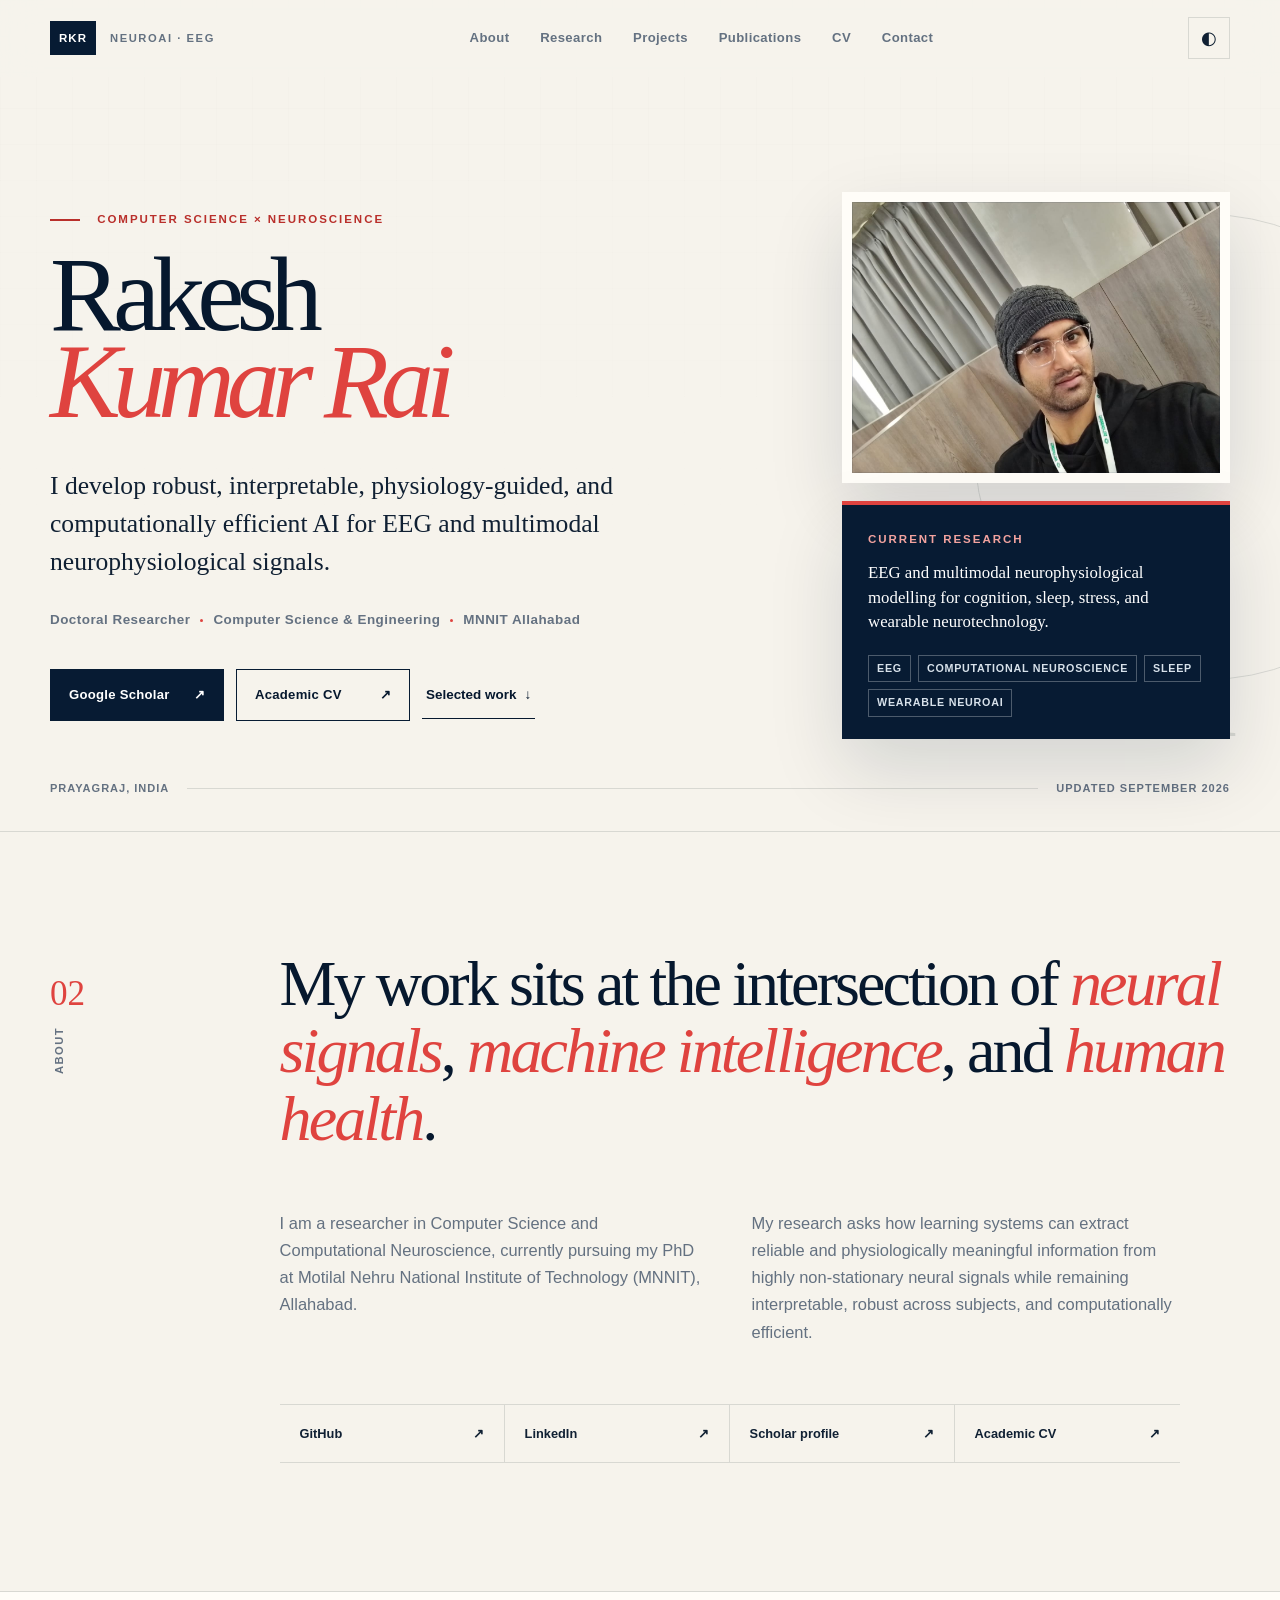
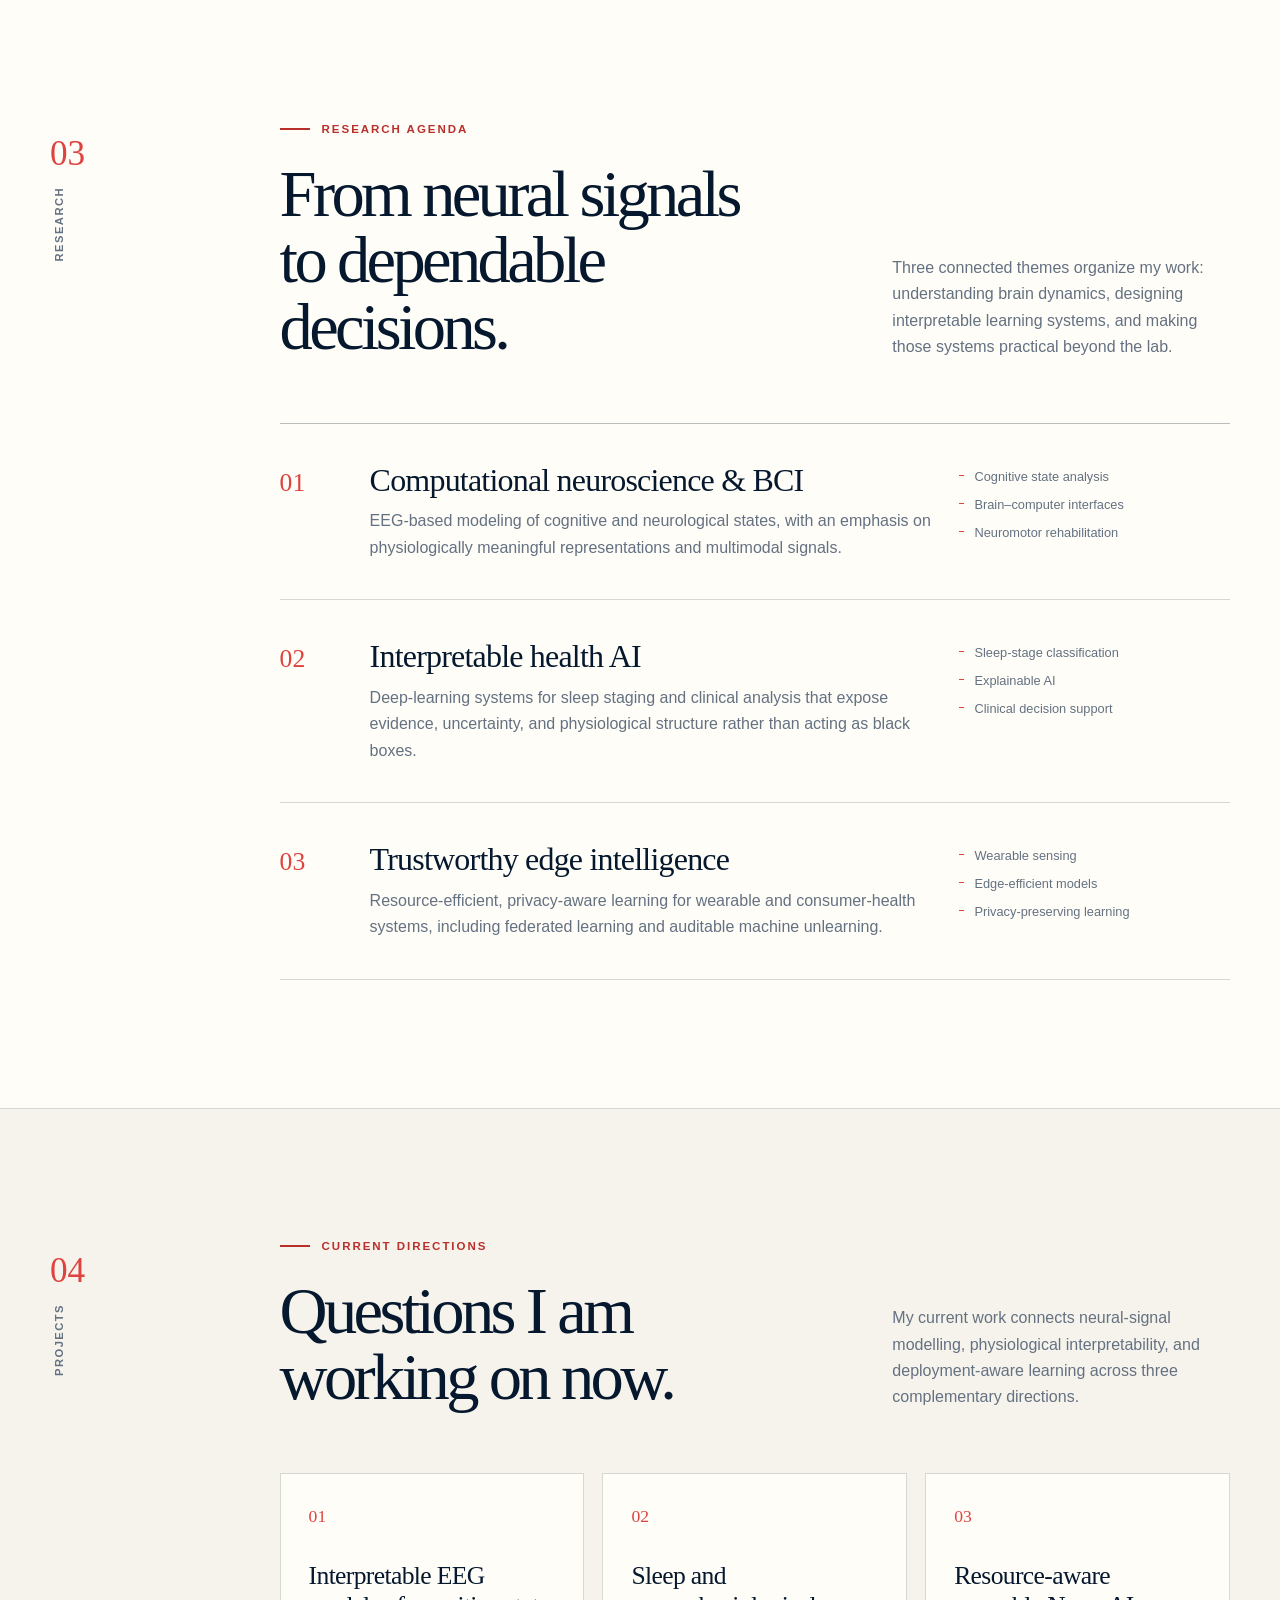
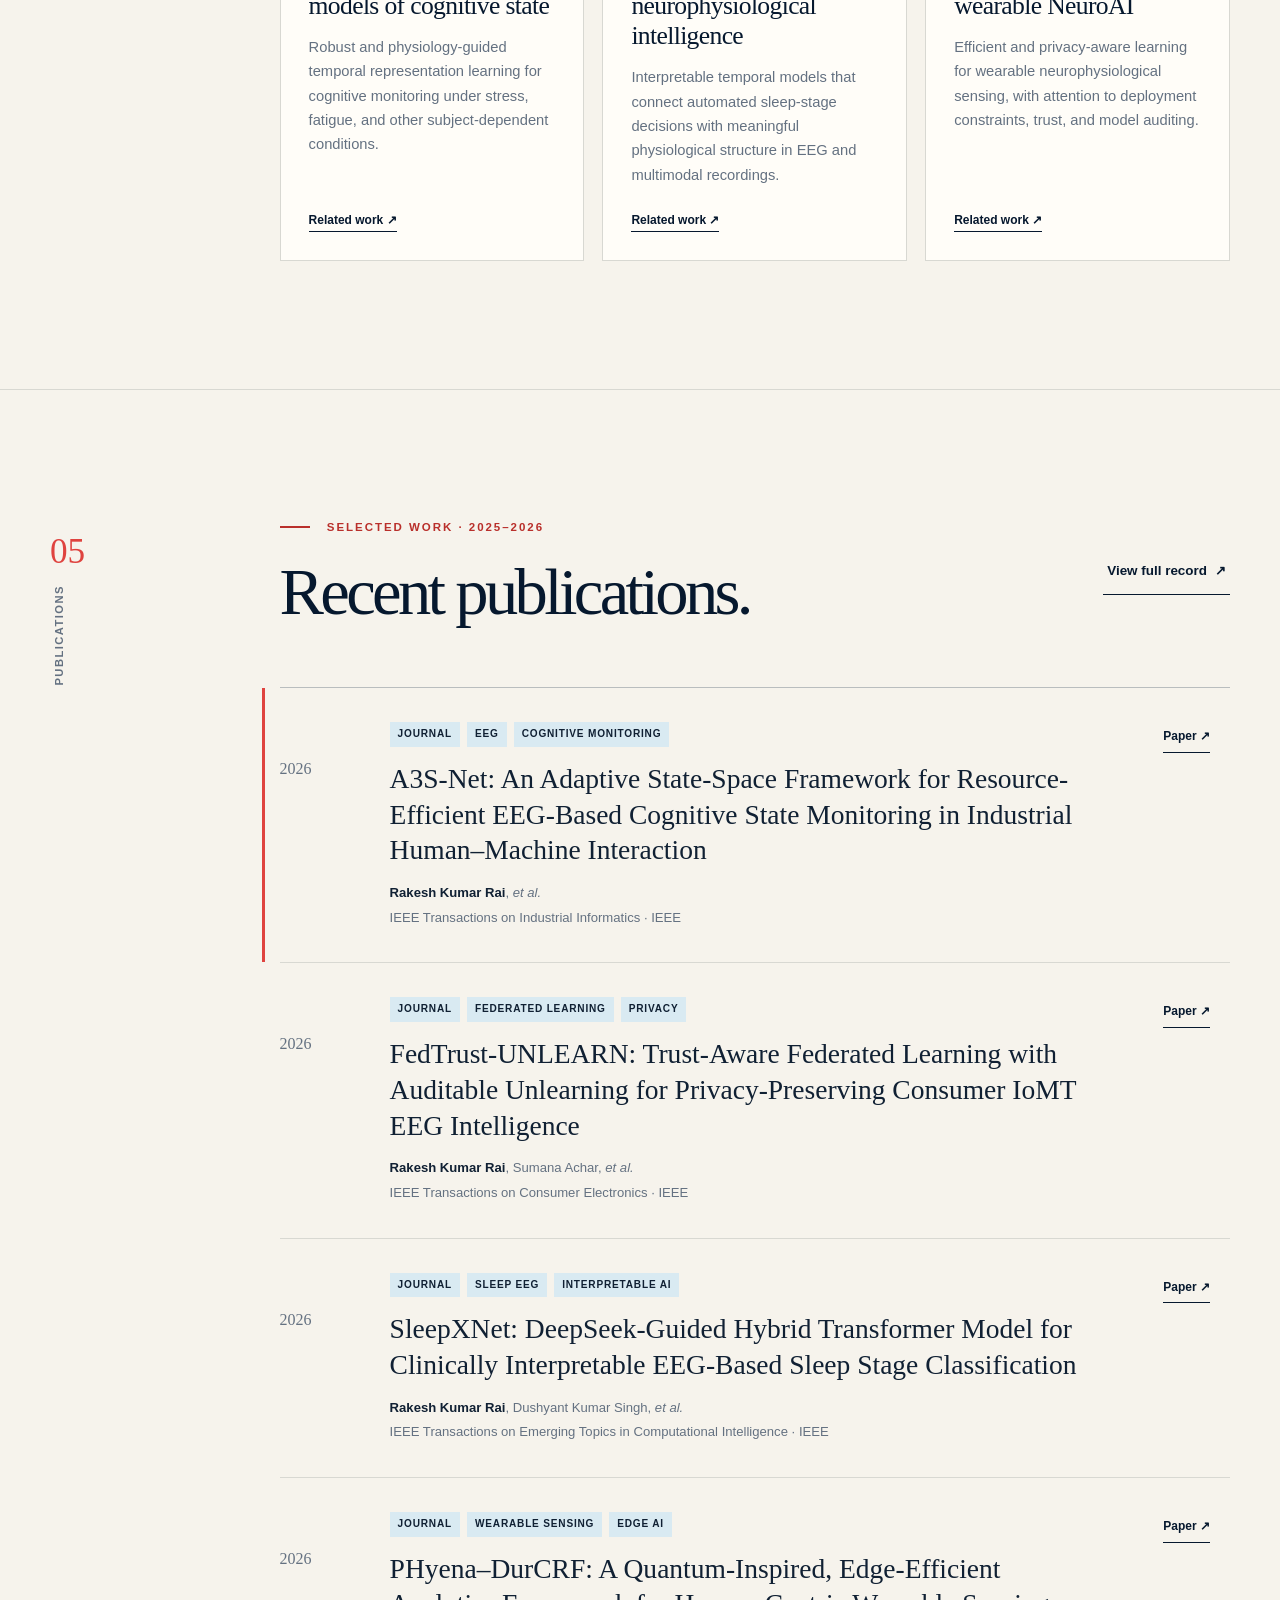
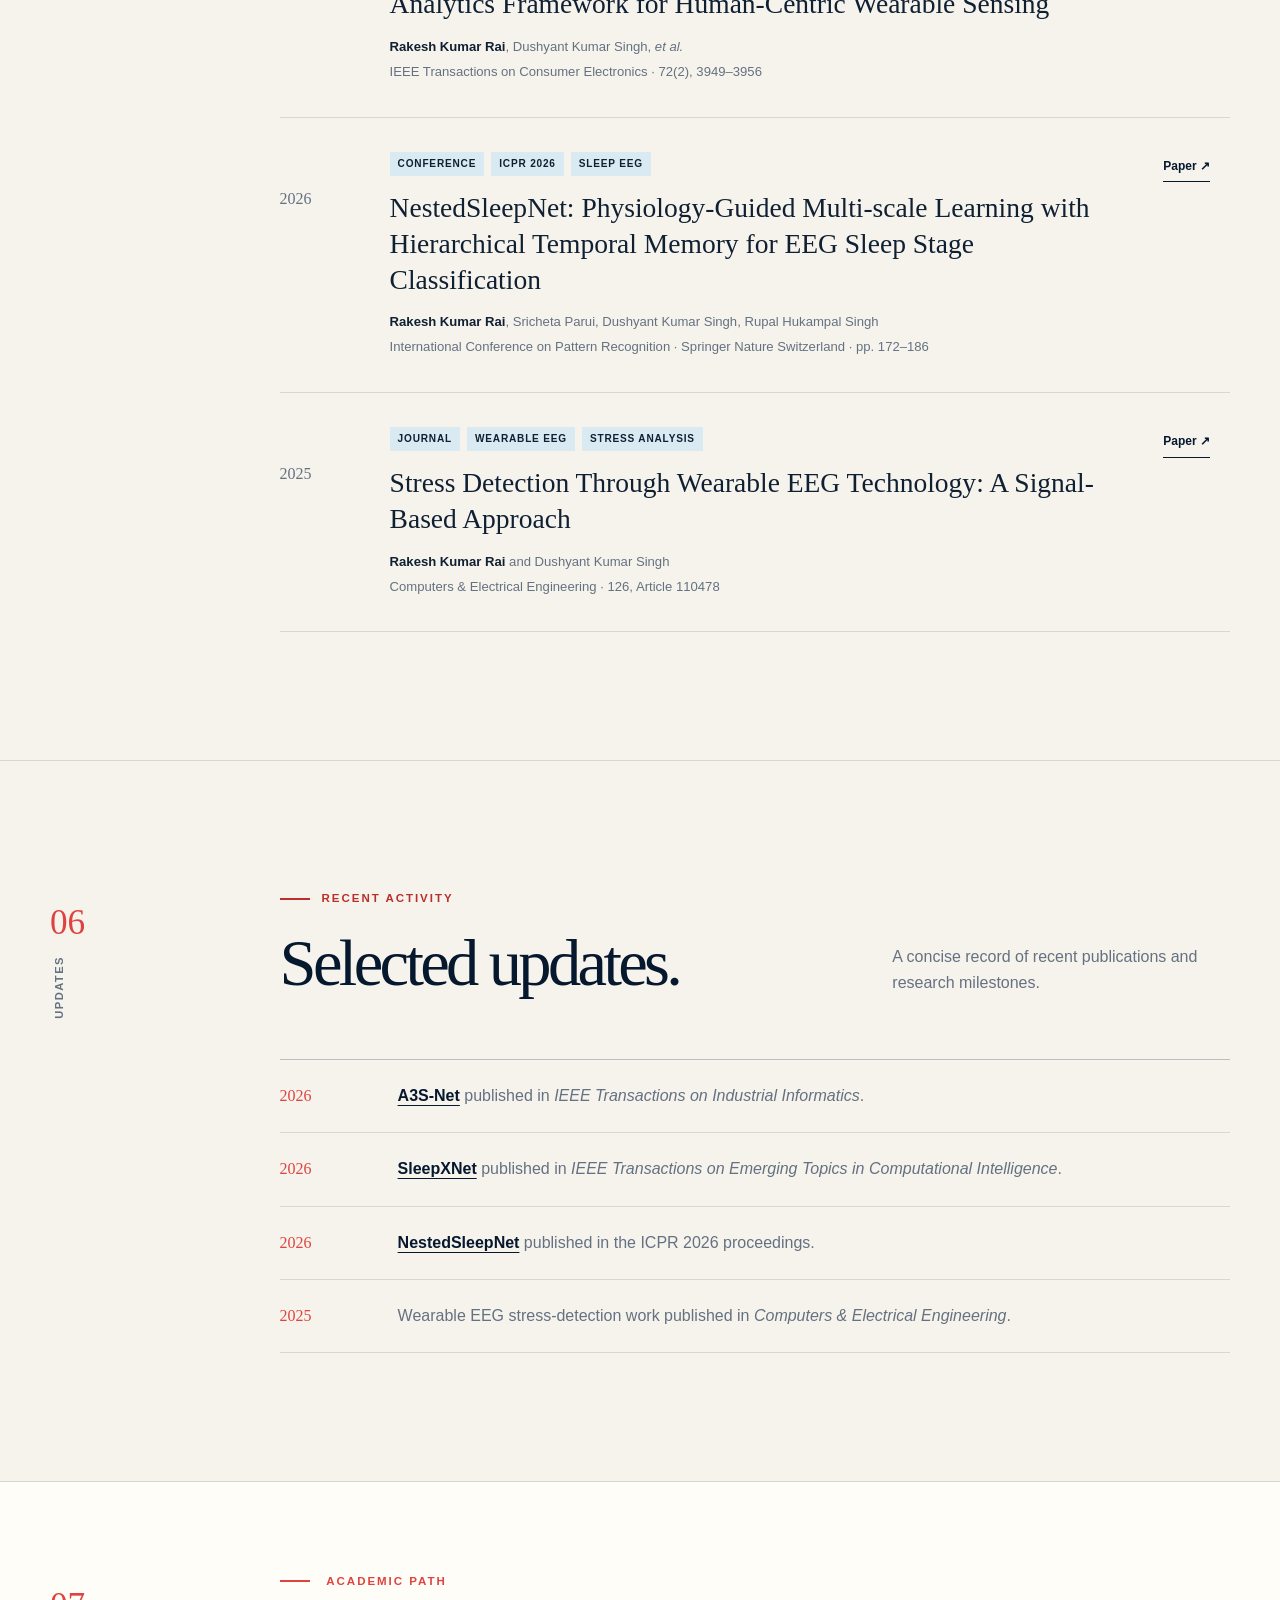
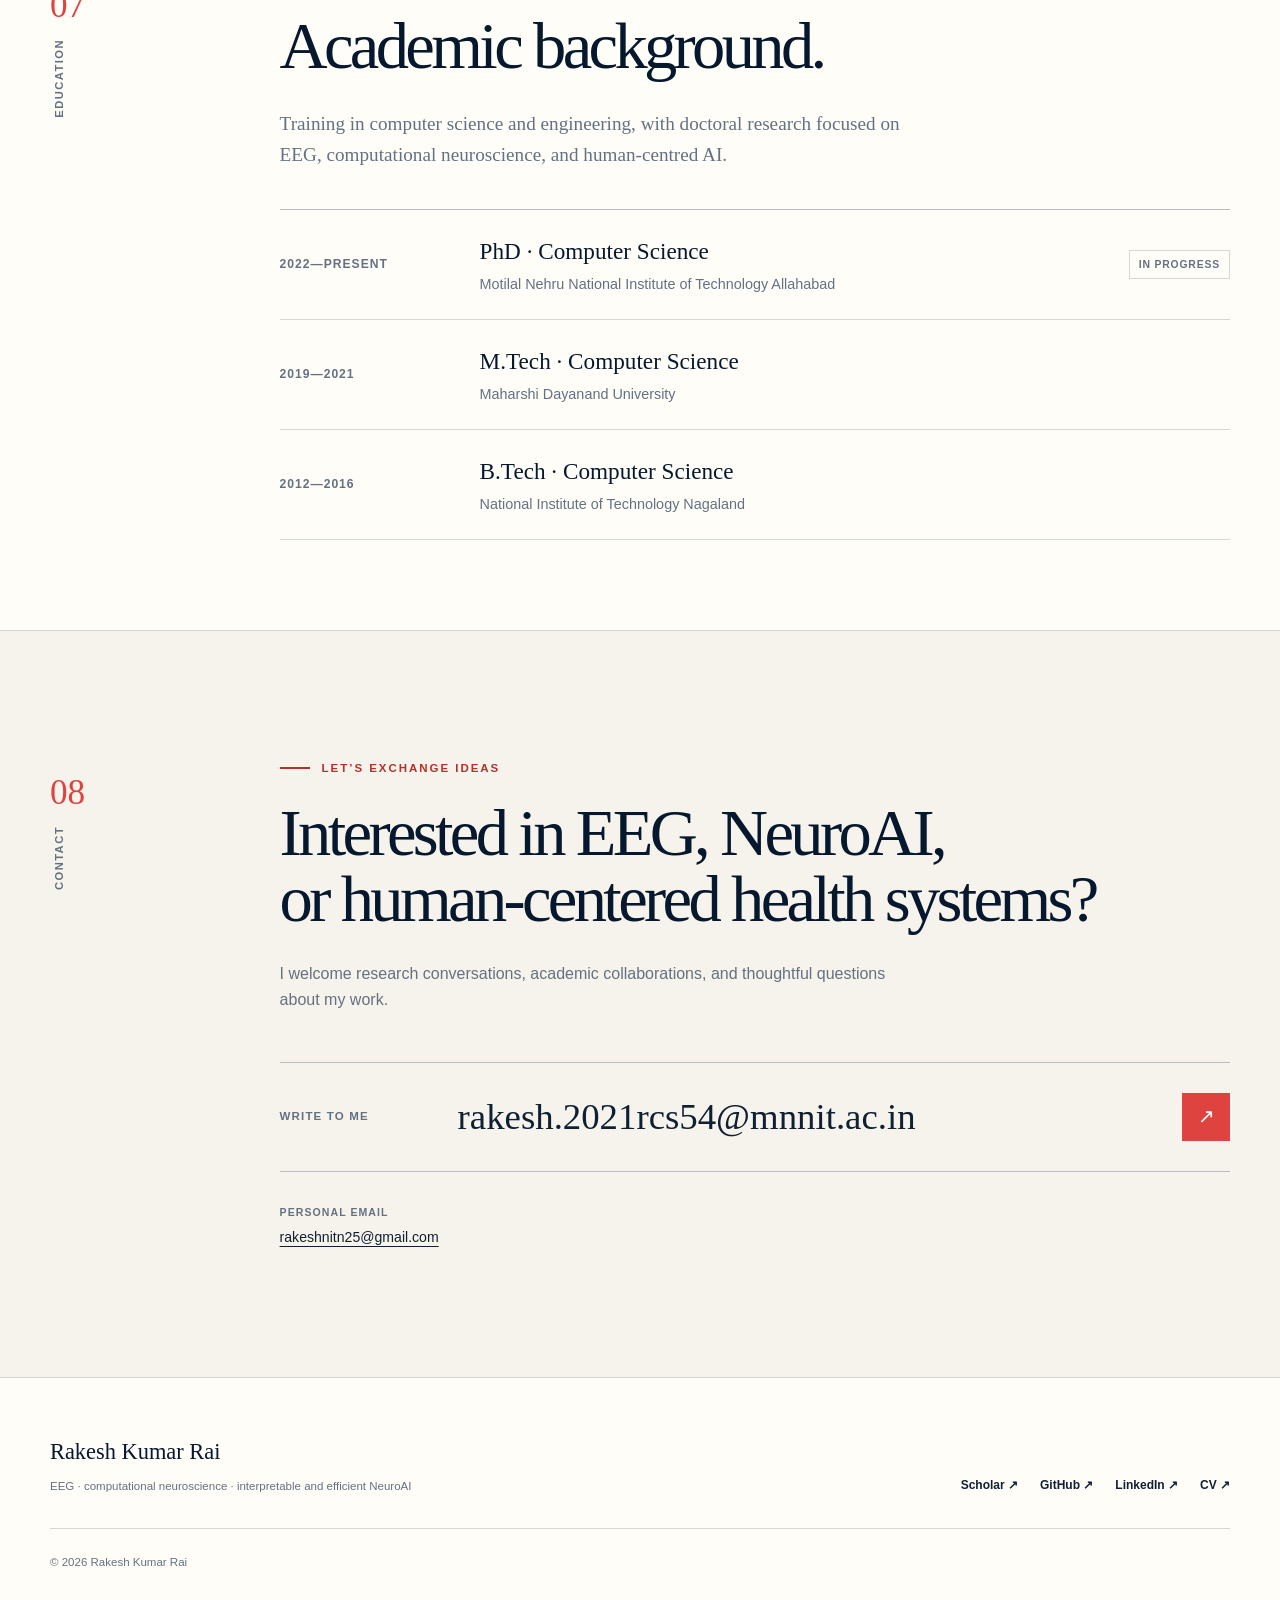
==== index.html @ 05638000 "Refine academic website for research-first presentation" ====
<!DOCTYPE html>
<html lang="en">
<head>
  <meta charset="UTF-8">
  <meta name="viewport" content="width=device-width, initial-scale=1.0">
  <meta name="theme-color" content="#071b33">
  <meta name="color-scheme" content="light dark">

  <title>Rakesh Kumar Rai | EEG &amp; Computational Neuroscience</title>

  <meta
    name="description"
    content="Rakesh Kumar Rai is a computer science researcher working across computational neuroscience, EEG signal processing, and trustworthy AI for healthcare."
  >

  <meta property="og:type" content="profile">
  <meta
    property="og:title"
    content="Rakesh Kumar Rai — Computational Neuroscience &amp; AI"
  >
  <meta
    property="og:description"
    content="Research in EEG intelligence, computational neuroscience, interpretable AI, and resource-aware neurotechnology."
  >
  <meta property="og:image" content="https://rkmnnit.github.io/profile.jpeg">

  <meta name="twitter:card" content="summary_large_image">
  <meta
    name="twitter:title"
    content="Rakesh Kumar Rai — EEG &amp; Computational Neuroscience"
  >
  <meta
    name="twitter:description"
    content="Research in EEG intelligence, computational neuroscience, interpretable AI, and resource-aware neurotechnology."
  >
  <meta name="twitter:image" content="https://rkmnnit.github.io/profile.jpeg">

  <link rel="canonical" href="https://rkmnnit.github.io/">

  <link
    rel="icon"
    type="image/svg+xml"
    href="data:image/svg+xml,%3Csvg xmlns='http://www.w3.org/2000/svg' viewBox='0 0 64 64'%3E%3Crect width='64' height='64' rx='10' fill='%23071b33'/%3E%3Cpath d='M12 34h9l4-12 7 25 6-18 4 5h10' fill='none' stroke='%23ed4c45' stroke-width='4' stroke-linecap='round' stroke-linejoin='round'/%3E%3C/svg%3E"
  >

  <script type="application/ld+json">
  {
    "@context": "https://schema.org",
    "@type": "Person",
    "name": "Rakesh Kumar Rai",
    "jobTitle": "Doctoral Researcher in Computer Science & Engineering",
    "url": "https://rkmnnit.github.io/",
    "image": "https://rkmnnit.github.io/profile.jpeg",
    "email": "rakesh.2021rcs54@mnnit.ac.in",
    "affiliation": {
      "@type": "CollegeOrUniversity",
      "name": "Motilal Nehru National Institute of Technology Allahabad"
    },
    "sameAs": [
      "https://scholar.google.com/citations?user=Lh0NvWgAAAAJ&hl=en",
      "https://github.com/RKMNNIT",
      "https://www.linkedin.com/in/rakesh-rai-4241b9194/"
    ],
    "knowsAbout": [
      "Computational neuroscience",
      "EEG signal processing",
      "Brain-computer interfaces",
      "Artificial intelligence in healthcare"
    ]
  }
  </script>

  <style>
    /* =========================================
       COLORS AND TYPOGRAPHY
    ========================================= */

    :root {
      --ink: #102033;
      --ink-strong: #06182e;
      --navy: #071b33;
      --paper: #f6f3ec;
      --surface: #fffdf8;
      --muted: #647181;
      --line: #d8d8d2;
      --line-strong: #b9bdbe;
      --accent: #df433f;
      --accent-dark: #b92f2b;
      --ice: #d9eaf2;
      --header: rgba(246, 243, 236, 0.91);
      --shadow: 0 30px 70px rgba(7, 27, 51, 0.14);
      --shell: min(1180px, calc(100vw - 64px));
      --serif: Georgia, "Times New Roman", serif;
      --sans: Inter, ui-sans-serif, -apple-system,
        BlinkMacSystemFont, "Segoe UI", sans-serif;
    }

    :root[data-theme="dark"] {
      --ink: #dce5ec;
      --ink-strong: #f7f8f8;
      --navy: #050d18;
      --paper: #0c1722;
      --surface: #111e2b;
      --muted: #a4b0ba;
      --line: #2a3a49;
      --line-strong: #465566;
      --accent: #ff655e;
      --accent-dark: #ff7a73;
      --ice: #183549;
      --header: rgba(12, 23, 34, 0.91);
      --shadow: 0 30px 70px rgba(0, 0, 0, 0.34);
    }

    /* =========================================
       GENERAL
    ========================================= */

    *,
    *::before,
    *::after {
      box-sizing: border-box;
    }

    html {
      scroll-behavior: smooth;
      scroll-padding-top: 96px;
      color-scheme: light;
    }

    html[data-theme="dark"] {
      color-scheme: dark;
    }

    body {
      margin: 0;
      background: var(--paper);
      color: var(--ink);
      font-family: var(--sans);
      font-size: 1rem;
      line-height: 1.65;
      text-rendering: optimizeLegibility;
      -webkit-font-smoothing: antialiased;
    }

    body::before {
      content: "";
      position: fixed;
      inset: 0;
      z-index: -1;
      pointer-events: none;
      opacity: 0.32;
      background-image:
        linear-gradient(
          rgba(16, 32, 51, 0.035) 1px,
          transparent 1px
        ),
        linear-gradient(
          90deg,
          rgba(16, 32, 51, 0.035) 1px,
          transparent 1px
        );
      background-size: 36px 36px;
      mask-image: linear-gradient(
        to bottom,
        black,
        transparent 72%
      );
    }

    ::selection {
      background: var(--accent);
      color: #fff;
    }

    a {
      color: inherit;
    }

    a,
    button {
      -webkit-tap-highlight-color: transparent;
    }

    button {
      font: inherit;
    }

    img {
      display: block;
    }

    .shell {
      width: var(--shell);
      margin-inline: auto;
    }

    :focus-visible {
      outline: 3px solid var(--accent);
      outline-offset: 4px;
    }

    .skip-link {
      position: fixed;
      left: 16px;
      top: 12px;
      z-index: 100;
      padding: 10px 14px;
      transform: translateY(-180%);
      background: var(--ink-strong);
      color: var(--surface);
      text-decoration: none;
    }

    .skip-link:focus {
      transform: translateY(0);
    }

    /* =========================================
       HEADER AND NAVIGATION
    ========================================= */

    .site-header {
      position: sticky;
      top: 0;
      z-index: 50;
      border-bottom: 1px solid transparent;
      background: var(--header);
      backdrop-filter: blur(18px);
      transition:
        border-color 180ms ease,
        box-shadow 180ms ease;
    }

    .site-header.is-scrolled {
      border-bottom-color: var(--line);
      box-shadow: 0 10px 35px rgba(7, 27, 51, 0.05);
    }

    .header-inner {
      min-height: 76px;
      display: flex;
      align-items: center;
      justify-content: space-between;
      gap: 32px;
    }

    .brand {
      display: inline-flex;
      align-items: center;
      gap: 14px;
      text-decoration: none;
    }

    .brand-mark {
      display: grid;
      place-items: center;
      width: 46px;
      height: 34px;
      color: #fff;
      background: var(--navy);
      font-size: 0.72rem;
      font-weight: 800;
      letter-spacing: 0.09em;
    }

    .brand-field {
      color: var(--muted);
      font-size: 0.7rem;
      font-weight: 700;
      letter-spacing: 0.14em;
      text-transform: uppercase;
    }

    .primary-nav {
      display: flex;
      align-items: center;
      gap: clamp(20px, 2.4vw, 36px);
    }

    .primary-nav a {
      position: relative;
      padding-block: 26px;
      color: var(--muted);
      font-size: 0.82rem;
      font-weight: 650;
      letter-spacing: 0.03em;
      text-decoration: none;
    }

    .primary-nav a::after {
      content: "";
      position: absolute;
      left: 0;
      right: 100%;
      bottom: 20px;
      height: 2px;
      background: var(--accent);
      transition: right 180ms ease;
    }

    .primary-nav a:hover,
    .primary-nav a[aria-current="true"] {
      color: var(--ink-strong);
    }

    .primary-nav a:hover::after,
    .primary-nav a[aria-current="true"]::after {
      right: 0;
    }

    .header-actions {
      display: flex;
      align-items: center;
      gap: 8px;
    }

    .theme-toggle,
    .menu-toggle {
      display: grid;
      place-items: center;
      width: 42px;
      height: 42px;
      border: 1px solid var(--line);
      background: transparent;
      color: var(--ink);
      cursor: pointer;
    }

    .theme-toggle:hover,
    .menu-toggle:hover {
      border-color: var(--ink);
    }

    .theme-icon {
      font-size: 1.15rem;
      line-height: 1;
    }

    .menu-toggle {
      display: none;
      gap: 5px;
    }

    .menu-toggle span {
      width: 18px;
      height: 1px;
      background: currentColor;
      transition: transform 180ms ease;
    }

    /* =========================================
       HERO
    ========================================= */

    .hero {
      padding: clamp(72px, 9vw, 130px) 0 34px;
      overflow: hidden;
    }

    .hero-grid {
      display: grid;
      grid-template-columns:
        minmax(0, 1.28fr)
        minmax(330px, 0.72fr);
      align-items: center;
      gap: clamp(54px, 8vw, 120px);
    }

    .eyebrow,
    .kicker,
    .micro-label {
      margin: 0 0 22px;
      color: var(--accent-dark);
      font-size: 0.72rem;
      font-weight: 800;
      letter-spacing: 0.17em;
      text-transform: uppercase;
    }

    .eyebrow::before,
    .kicker::before {
      content: "";
      display: inline-block;
      width: 30px;
      height: 2px;
      margin-right: 12px;
      vertical-align: 0.22em;
      background: currentColor;
    }

    .hero h1 {
      max-width: 760px;
      margin: 0;
      color: var(--ink-strong);
      font-family: var(--serif);
      font-size: clamp(4rem, 8.3vw, 7.5rem);
      font-weight: 400;
      letter-spacing: -0.075em;
      line-height: 0.82;
    }

    .hero h1 em {
      color: var(--accent);
      font-weight: 400;
    }

    .hero-statement {
      max-width: 700px;
      margin: 42px 0 28px;
      color: var(--ink);
      font-family: var(--serif);
      font-size: clamp(1.25rem, 2vw, 1.65rem);
      line-height: 1.48;
    }

    .identity-line {
      display: flex;
      flex-wrap: wrap;
      align-items: center;
      gap: 10px;
      color: var(--muted);
      font-size: 0.84rem;
      font-weight: 650;
      letter-spacing: 0.035em;
    }

    .identity-divider {
      width: 3px;
      height: 3px;
      border-radius: 50%;
      background: var(--accent);
    }

    .hero-actions {
      display: flex;
      flex-wrap: wrap;
      align-items: center;
      gap: 12px;
      margin-top: 38px;
    }

    .button {
      display: inline-flex;
      align-items: center;
      justify-content: space-between;
      min-width: 174px;
      min-height: 52px;
      padding: 13px 18px;
      border: 1px solid var(--navy);
      font-size: 0.82rem;
      font-weight: 750;
      letter-spacing: 0.02em;
      text-decoration: none;
      transition:
        transform 180ms ease,
        background 180ms ease,
        color 180ms ease;
    }

    .button:hover {
      transform: translateY(-2px);
    }

    .button-primary {
      background: var(--navy);
      color: #fff;
    }

    .button-primary:hover {
      background: var(--accent);
      border-color: var(--accent);
    }

    .button-quiet {
      color: var(--ink-strong);
    }

    .button-quiet:hover {
      background: var(--surface);
    }

    .text-link {
      display: inline-flex;
      align-items: center;
      gap: 8px;
      padding: 12px 4px;
      border-bottom: 1px solid currentColor;
      color: var(--ink-strong);
      font-size: 0.84rem;
      font-weight: 750;
      text-decoration: none;
    }

    .text-link:hover {
      color: var(--accent-dark);
    }

    .hero-visual {
      position: relative;
      display: flex;
      flex-direction: column;
      align-items: flex-end;
      gap: 18px;
      min-height: 0;
    }

    .hero-visual::before {
      content: "";
      position: absolute;
      top: 4%;
      right: -54%;
      width: 120%;
      aspect-ratio: 1;
      border: 1px solid var(--line);
      border-radius: 50%;
      z-index: 0;
      pointer-events: none;
    }

    .portrait-frame {
      position: relative;
      top: auto;
      right: auto;
      z-index: 1;
      width: min(100%, 410px);
      margin-left: auto;
      aspect-ratio: 4 / 3;
      overflow: hidden;
      border: 10px solid var(--surface);
      background: var(--ice);
      box-shadow: var(--shadow);
    }

    .portrait-frame::after {
      content: "";
      position: absolute;
      inset: 0;
      box-shadow: inset 0 0 0 1px rgba(7, 27, 51, 0.1);
      pointer-events: none;
    }

    .portrait-frame img {
      width: 100%;
      height: 100%;
      object-fit: cover;
      object-position: center;
    }

    .focus-card {
      position: relative;
      z-index: 2;
      left: auto;
      right: auto;
      top: auto;
      bottom: auto;
      width: min(100%, 410px);
      margin-left: auto;
      padding: 25px 26px 22px;
      border-top: 4px solid var(--accent);
      background: var(--navy);
      color: #fff;
      box-shadow: var(--shadow);
    }

    .focus-card .micro-label {
      margin-bottom: 12px;
      color: #f3a39f;
    }

    .focus-card p:not(.micro-label) {
      margin: 0;
      font-family: var(--serif);
      font-size: 1.05rem;
      line-height: 1.46;
    }

    .focus-tags {
      display: flex;
      flex-wrap: wrap;
      gap: 7px;
      margin-top: 20px;
    }

    .focus-tags span {
      padding: 4px 8px;
      border: 1px solid rgba(255, 255, 255, 0.28);
      color: #d7e1ea;
      font-size: 0.67rem;
      font-weight: 700;
      letter-spacing: 0.07em;
      text-transform: uppercase;
    }

    .hero-index {
      position: absolute;
      right: -12px;
      bottom: -15px;
      color: var(--line);
      font-family: var(--serif);
      font-size: 7rem;
      line-height: 1;
    }

    .hero-foot {
      display: flex;
      align-items: center;
      gap: 18px;
      margin-top: 40px;
      color: var(--muted);
      font-size: 0.69rem;
      font-weight: 750;
      letter-spacing: 0.09em;
      text-transform: uppercase;
    }

    .signal-line {
      flex: 1;
      height: 1px;
      background: var(--line);
    }

    /* =========================================
       SECTION LAYOUT
    ========================================= */

    .section {
      padding: clamp(86px, 10vw, 150px) 0;
      border-top: 1px solid var(--line);
    }

    .section-grid {
      display: grid;
      grid-template-columns: 140px minmax(0, 1fr);
      gap: clamp(44px, 7vw, 94px);
    }

    .section-label {
      padding-top: 5px;
    }

    .section-label span {
      color: var(--accent);
      font-family: var(--serif);
      font-size: 2.2rem;
    }

    .section-label p {
      margin: 4px 0 0;
      color: var(--muted);
      font-size: 0.7rem;
      font-weight: 800;
      letter-spacing: 0.13em;
      text-transform: uppercase;
      writing-mode: vertical-rl;
      transform: rotate(180deg);
    }

    .section-content {
      min-width: 0;
    }

    .section-heading-row {
      display: grid;
      grid-template-columns: 1.25fr 0.75fr;
      align-items: end;
      gap: 50px;
      margin-bottom: 62px;
    }

    .section h2 {
      margin: 0;
      color: var(--ink-strong);
      font-family: var(--serif);
      font-size: clamp(2.6rem, 5.2vw, 5rem);
      font-weight: 400;
      letter-spacing: -0.055em;
      line-height: 1;
    }

    .section-intro {
      margin: 0;
      color: var(--muted);
    }

    /* =========================================
       ABOUT
    ========================================= */

    .lead-copy {
      max-width: 1020px;
      margin: -10px 0 58px;
      color: var(--ink-strong);
      font-family: var(--serif);
      font-size: clamp(2.3rem, 5vw, 4.8rem);
      letter-spacing: -0.045em;
      line-height: 1.05;
    }

    .lead-copy em {
      color: var(--accent);
      font-weight: 400;
    }

    .about-columns {
      display: grid;
      grid-template-columns: repeat(2, minmax(0, 1fr));
      gap: 44px;
      max-width: 900px;
    }

    .about-columns p {
      margin: 0;
      color: var(--muted);
      font-size: 1.03rem;
    }

    .profile-links {
      display: grid;
      grid-template-columns: repeat(4, 1fr);
      max-width: 900px;
      margin-top: 58px;
      border-top: 1px solid var(--line);
      border-bottom: 1px solid var(--line);
    }

    .profile-links a {
      display: flex;
      justify-content: space-between;
      padding: 18px 20px;
      border-right: 1px solid var(--line);
      font-size: 0.8rem;
      font-weight: 750;
      text-decoration: none;
    }

    .profile-links a:last-child {
      border-right: 0;
    }

    .profile-links a:hover {
      background: var(--surface);
      color: var(--accent-dark);
    }

    /* =========================================
       RESEARCH
    ========================================= */

    .research {
      background: var(--surface);
    }

    .research-list {
      border-top: 1px solid var(--line-strong);
    }

    .research-item {
      display: grid;
      grid-template-columns:
        62px
        minmax(0, 1.35fr)
        minmax(210px, 0.65fr);
      gap: 28px;
      padding: 38px 0;
      border-bottom: 1px solid var(--line);
      transition:
        padding 180ms ease,
        background 180ms ease;
    }

    .research-item:hover {
      padding-inline: 18px;
      background: var(--paper);
    }

    .research-number {
      color: var(--accent);
      font-family: var(--serif);
      font-size: 1.6rem;
    }

    .research-item h3 {
      margin: 0 0 10px;
      color: var(--ink-strong);
      font-family: var(--serif);
      font-size: clamp(1.55rem, 2.5vw, 2.2rem);
      font-weight: 400;
      letter-spacing: -0.025em;
      line-height: 1.15;
    }

    .research-item p {
      max-width: 620px;
      margin: 0;
      color: var(--muted);
    }

    .research-item ul {
      margin: 4px 0 0;
      padding: 0;
      list-style: none;
    }

    .research-item li {
      position: relative;
      margin-bottom: 7px;
      padding-left: 15px;
      color: var(--muted);
      font-size: 0.8rem;
    }

    .research-item li::before {
      content: "";
      position: absolute;
      left: 0;
      top: 0.7em;
      width: 5px;
      height: 1px;
      background: var(--accent);
    }


    /* =========================================
       CURRENT PROJECTS
    ========================================= */

    .projects {
      background: var(--paper);
    }

    .project-grid {
      display: grid;
      grid-template-columns: repeat(3, minmax(0, 1fr));
      gap: 18px;
    }

    .project-card {
      display: flex;
      min-height: 300px;
      flex-direction: column;
      padding: 28px;
      border: 1px solid var(--line);
      background: var(--surface);
      transition:
        transform 180ms ease,
        border-color 180ms ease,
        box-shadow 180ms ease;
    }

    .project-card:hover {
      transform: translateY(-3px);
      border-color: var(--line-strong);
      box-shadow: 0 18px 45px rgba(7, 27, 51, 0.08);
    }

    .project-number {
      margin-bottom: 30px;
      color: var(--accent);
      font-family: var(--serif);
      font-size: 1.1rem;
    }

    .project-card h3 {
      margin: 0 0 14px;
      color: var(--ink-strong);
      font-family: var(--serif);
      font-size: clamp(1.45rem, 2vw, 1.9rem);
      font-weight: 400;
      letter-spacing: -0.025em;
      line-height: 1.18;
    }

    .project-card p {
      margin: 0;
      color: var(--muted);
      font-size: 0.92rem;
    }

    .project-link {
      width: fit-content;
      margin-top: auto;
      padding-top: 24px;
      border-bottom: 1px solid currentColor;
      color: var(--ink-strong);
      font-size: 0.75rem;
      font-weight: 800;
      text-decoration: none;
    }

    .project-link:hover {
      color: var(--accent-dark);
    }

    /* =========================================
       NEWS / UPDATES
    ========================================= */

    .news-list {
      border-top: 1px solid var(--line-strong);
    }

    .news-item {
      display: grid;
      grid-template-columns: 90px minmax(0, 1fr);
      gap: 28px;
      padding: 23px 0;
      border-bottom: 1px solid var(--line);
    }

    .news-year {
      color: var(--accent);
      font-family: var(--serif);
      font-size: 1rem;
    }

    .news-item p {
      margin: 0;
      color: var(--muted);
    }

    .news-item a {
      color: var(--ink-strong);
      font-weight: 700;
      text-decoration-thickness: 1px;
      text-underline-offset: 4px;
    }

    .news-item a:hover {
      color: var(--accent-dark);
    }

    /* =========================================
       PUBLICATIONS
    ========================================= */

    .publication-heading {
      align-items: center;
    }

    .scholar-link {
      justify-self: end;
    }

    .publication-list {
      border-top: 1px solid var(--line-strong);
    }

    .publication-card {
      position: relative;
      display: grid;
      grid-template-columns: 80px minmax(0, 1fr) 86px;
      gap: 30px;
      padding: 34px 20px 34px 0;
      border-bottom: 1px solid var(--line);
    }

    .featured-publication::before {
      content: "";
      position: absolute;
      top: 0;
      bottom: 0;
      left: -18px;
      width: 3px;
      background: var(--accent);
    }

    .publication-year {
      padding-top: 34px;
      color: var(--muted);
      font-family: var(--serif);
      font-size: 1rem;
    }

    .publication-flags {
      display: flex;
      flex-wrap: wrap;
      gap: 7px;
      margin-bottom: 14px;
    }

    .publication-flags span {
      padding: 4px 8px;
      background: var(--ice);
      color: var(--ink);
      font-size: 0.63rem;
      font-weight: 800;
      letter-spacing: 0.08em;
      text-transform: uppercase;
    }

    .publication-copy h3 {
      max-width: 860px;
      margin: 0 0 14px;
      font-family: var(--serif);
      font-size: clamp(1.24rem, 2.2vw, 1.72rem);
      font-weight: 400;
      line-height: 1.3;
    }

    .publication-copy h3 a {
      text-decoration: none;
      background-image: linear-gradient(
        var(--accent),
        var(--accent)
      );
      background-position: 0 100%;
      background-repeat: no-repeat;
      background-size: 0 1px;
      transition: background-size 220ms ease;
    }

    .publication-copy h3 a:hover {
      background-size: 100% 1px;
    }

    .authors,
    .venue {
      margin: 0;
      color: var(--muted);
      font-size: 0.82rem;
    }

    .authors {
      margin-bottom: 3px;
    }

    .authors strong {
      color: var(--ink);
    }

    .paper-link {
      align-self: start;
      justify-self: end;
      padding: 5px 0;
      border-bottom: 1px solid currentColor;
      color: var(--ink-strong);
      font-size: 0.75rem;
      font-weight: 800;
      text-decoration: none;
    }

    .paper-link:hover {
      color: var(--accent-dark);
    }

    /* =========================================
       EDUCATION
    ========================================= */

    .education {
      background: var(--navy);
      color: #dce4eb;
    }

    .education .section-label p,
    .education .education-intro {
      color: #98a7b5;
    }

    .education .section-label span {
      color: #ff736c;
    }

    .education h2 {
      color: #fff;
    }

    .kicker-light {
      color: #ff8c86;
    }

    .education-intro {
      max-width: 620px;
      margin: 28px 0 56px;
      font-family: var(--serif);
      font-size: 1.2rem;
    }

    .education-timeline {
      margin: 0;
      padding: 0;
      border-top: 1px solid rgba(255, 255, 255, 0.22);
      list-style: none;
    }

    .education-timeline li {
      display: grid;
      grid-template-columns: 170px minmax(0, 1fr) auto;
      align-items: center;
      gap: 30px;
      padding: 30px 0;
      border-bottom: 1px solid rgba(255, 255, 255, 0.16);
    }

    .education-timeline time {
      color: #9daab6;
      font-size: 0.76rem;
      font-weight: 750;
      letter-spacing: 0.08em;
      text-transform: uppercase;
    }

    .education-timeline h3 {
      margin: 0 0 3px;
      color: #fff;
      font-family: var(--serif);
      font-size: 1.45rem;
      font-weight: 400;
    }

    .education-timeline p {
      margin: 0;
      color: #aebac4;
      font-size: 0.9rem;
    }

    .timeline-status {
      padding: 5px 9px;
      border: 1px solid rgba(255, 255, 255, 0.25);
      color: #d9e1e8;
      font-size: 0.65rem;
      font-weight: 750;
      letter-spacing: 0.08em;
      text-transform: uppercase;
    }


    /* Academic background is intentionally quieter than research/publications. */
    .education {
      background: var(--surface);
      color: var(--ink);
    }

    .education.section {
      padding: clamp(64px, 7vw, 100px) 0;
    }

    .education .section-label p,
    .education .education-intro,
    .education-timeline time,
    .education-timeline p {
      color: var(--muted);
    }

    .education .section-label span,
    .education .kicker-light {
      color: var(--accent);
    }

    .education h2,
    .education-timeline h3 {
      color: var(--ink-strong);
    }

    .education-intro {
      margin-bottom: 38px;
    }

    .education-timeline {
      border-top: 1px solid var(--line-strong);
    }

    .education-timeline li {
      padding: 22px 0;
      border-bottom: 1px solid var(--line);
    }

    .timeline-status {
      border-color: var(--line);
      color: var(--muted);
    }

    /* =========================================
       CONTACT
    ========================================= */

    .contact-content h2 {
      max-width: 930px;
    }

    .contact-intro {
      max-width: 620px;
      margin: 28px 0 48px;
      color: var(--muted);
    }

    .email-cta {
      display: grid;
      grid-template-columns: 150px minmax(0, 1fr) auto;
      align-items: center;
      gap: 28px;
      padding: 24px 0;
      border-top: 1px solid var(--line-strong);
      border-bottom: 1px solid var(--line-strong);
      text-decoration: none;
    }

    .email-cta > span:first-child {
      color: var(--muted);
      font-size: 0.72rem;
      font-weight: 800;
      letter-spacing: 0.1em;
      text-transform: uppercase;
    }

    .email-cta strong {
      font-family: var(--serif);
      font-size: clamp(1.35rem, 3vw, 2.3rem);
      font-weight: 400;
      overflow-wrap: anywhere;
    }

    .email-arrow {
      display: grid;
      place-items: center;
      width: 48px;
      height: 48px;
      background: var(--accent);
      color: #fff;
      font-size: 1.25rem;
      transition: transform 180ms ease;
    }

    .email-cta:hover .email-arrow {
      transform: translate(3px, -3px);
    }

    .institutional-emails {
      display: grid;
      grid-template-columns: 1fr;
      gap: 18px;
      max-width: 780px;
      margin-top: 32px;
    }

    .institutional-emails div {
      display: grid;
      gap: 4px;
    }

    .institutional-emails span {
      color: var(--muted);
      font-size: 0.66rem;
      font-weight: 800;
      letter-spacing: 0.1em;
      text-transform: uppercase;
    }

    .institutional-emails a {
      width: fit-content;
      color: var(--ink);
      font-size: 0.88rem;
      text-underline-offset: 4px;
      overflow-wrap: anywhere;
    }

    /* =========================================
       FOOTER
    ========================================= */

    .site-footer {
      padding: 56px 0;
      border-top: 1px solid var(--line);
      background: var(--surface);
    }

    .footer-grid {
      display: grid;
      grid-template-columns: 1fr auto;
      align-items: end;
      gap: 26px;
    }

    .footer-name {
      color: var(--ink-strong);
      font-family: var(--serif);
      font-size: 1.4rem;
      text-decoration: none;
    }

    .site-footer p {
      margin: 6px 0 0;
      color: var(--muted);
      font-size: 0.72rem;
    }

    .footer-links {
      display: flex;
      gap: 22px;
    }

    .footer-links a {
      font-size: 0.75rem;
      font-weight: 750;
      text-decoration: none;
    }

    .footer-links a:hover {
      color: var(--accent-dark);
    }

    .copyright {
      grid-column: 1 / -1;
      padding-top: 24px;
      border-top: 1px solid var(--line);
    }

    /* =========================================
       REVEAL ANIMATIONS
    ========================================= */

    .reveal-ready [data-reveal] {
      opacity: 0;
      transform: translateY(18px);
      transition:
        opacity 600ms ease,
        transform 600ms ease;
    }

    .reveal-ready [data-reveal].is-visible {
      opacity: 1;
      transform: none;
    }

    /* =========================================
       TABLET
    ========================================= */

    @media (max-width: 980px) {
      :root {
        --shell: min(calc(100% - 40px), 820px);
      }

      .brand-field {
        display: none;
      }

      .hero-grid {
        grid-template-columns: 1fr;
      }

      .hero-visual {
        width: min(520px, 100%);
        min-height: 0;
        margin-left: auto;
        margin-right: auto;
        align-items: stretch;
      }

      .portrait-frame,
      .focus-card {
        width: 100%;
        margin-left: 0;
      }

      .section-grid {
        grid-template-columns: 70px minmax(0, 1fr);
        gap: 34px;
      }

      .project-grid {
        grid-template-columns: 1fr;
      }

      .project-card {
        min-height: 0;
      }

      .section-heading-row {
        grid-template-columns: 1fr;
        gap: 25px;
      }

      .section-intro {
        max-width: 630px;
      }

      .research-item {
        grid-template-columns: 48px minmax(0, 1fr);
      }

      .research-item ul {
        grid-column: 2;
        display: flex;
        flex-wrap: wrap;
        gap: 5px 16px;
      }

      .publication-card {
        grid-template-columns: 60px minmax(0, 1fr);
      }

      .paper-link {
        grid-column: 2;
        justify-self: start;
      }
    }

    /* =========================================
       MOBILE
    ========================================= */

    @media (max-width: 760px) {
      :root {
        --shell: calc(100% - 32px);
      }

      html {
        scroll-padding-top: 74px;
      }

      .header-inner {
        min-height: 66px;
      }

      .menu-toggle {
        display: grid;
      }

      .primary-nav {
        position: absolute;
        top: 66px;
        left: 0;
        right: 0;
        display: grid;
        gap: 0;
        max-height: 0;
        overflow: hidden;
        visibility: hidden;
        border-bottom: 0 solid var(--line);
        background: var(--paper);
        transition:
          max-height 240ms ease,
          border-width 240ms ease;
      }

      .primary-nav.is-open {
        max-height: 380px;
        visibility: visible;
        border-bottom-width: 1px;
      }

      .primary-nav a {
        padding: 15px 24px;
        border-top: 1px solid var(--line);
      }

      .primary-nav a::after {
        display: none;
      }

      .menu-toggle[aria-expanded="true"] span:first-child {
        transform: translateY(3px) rotate(45deg);
      }

      .menu-toggle[aria-expanded="true"] span:last-child {
        transform: translateY(-3px) rotate(-45deg);
      }

      .hero {
        padding-top: 68px;
      }

      .hero h1 {
        font-size: clamp(3.5rem, 17vw, 5.7rem);
      }

      .hero-statement {
        margin-top: 30px;
      }

      .hero-actions {
        align-items: stretch;
      }

      .button {
        flex: 1 1 180px;
      }

      .hero-visual {
        width: 100%;
        min-height: 0;
        gap: 16px;
        margin: 0;
      }

      .portrait-frame {
        width: 100%;
      }

      .focus-card {
        width: 100%;
        left: auto;
        bottom: auto;
      }

      .hero-foot {
        align-items: flex-start;
      }

      .hero-foot .signal-line {
        display: none;
      }

      .section-grid {
        grid-template-columns: 1fr;
      }

      .section-label {
        display: flex;
        align-items: baseline;
        gap: 12px;
      }

      .section-label span {
        font-size: 1.45rem;
      }

      .section-label p {
        writing-mode: initial;
        transform: none;
      }

      .lead-copy {
        margin-top: 0;
      }

      .about-columns,
      .institutional-emails {
        grid-template-columns: 1fr;
        gap: 24px;
      }

      .profile-links {
        grid-template-columns: 1fr;
      }

      .news-item {
        grid-template-columns: 1fr;
        gap: 5px;
      }

      .profile-links a {
        border-right: 0;
        border-bottom: 1px solid var(--line);
      }

      .profile-links a:last-child {
        border-bottom: 0;
      }

      .publication-heading .scholar-link {
        justify-self: start;
      }

      .education-timeline li {
        grid-template-columns: 1fr;
        gap: 12px;
      }

      .timeline-status {
        width: fit-content;
      }

      .email-cta {
        grid-template-columns: 1fr auto;
        gap: 12px;
      }

      .email-cta > span:first-child {
        grid-column: 1 / -1;
      }

      .footer-grid {
        grid-template-columns: 1fr;
      }

      .footer-links {
        flex-wrap: wrap;
      }
    }

    @media (max-width: 520px) {
      .hero h1 {
        letter-spacing: -0.065em;
      }

      .identity-line {
        display: grid;
        gap: 5px;
      }

      .identity-divider {
        display: none;
      }

      .hero-visual {
        min-height: 0;
        gap: 14px;
      }

      .focus-card {
        width: 100%;
        padding: 20px;
      }

      .hero-index {
        display: none;
      }

      .research-item {
        grid-template-columns: 1fr;
      }

      .research-item ul {
        grid-column: 1;
      }

      .publication-card {
        grid-template-columns: 1fr;
        gap: 14px;
        padding-right: 0;
      }

      .publication-year,
      .paper-link {
        padding-top: 0;
        grid-column: 1;
      }

      .email-cta {
        grid-template-columns: 1fr;
      }

      .email-arrow {
        margin-top: 8px;
      }
    }

    /* =========================================
       REDUCED MOTION
    ========================================= */

    @media (prefers-reduced-motion: reduce) {
      html {
        scroll-behavior: auto;
      }

      *,
      *::before,
      *::after {
        scroll-behavior: auto !important;
        transition-duration: 0.01ms !important;
        animation-duration: 0.01ms !important;
        animation-iteration-count: 1 !important;
      }

      .reveal-ready [data-reveal] {
        opacity: 1;
        transform: none;
      }
    }

    /* =========================================
       PRINT
    ========================================= */

    @media print {
      .site-header,
      .theme-toggle,
      .menu-toggle,
      .hero-actions,
      .profile-links,
      .footer-links {
        display: none !important;
      }

      body {
        background: #fff;
        color: #111;
      }

      .section,
      .hero {
        padding: 36px 0;
      }

      .education {
        background: #fff;
        color: #111;
      }

      .education h2,
      .education-timeline h3 {
        color: #111;
      }

      .reveal-ready [data-reveal] {
        opacity: 1;
        transform: none;
      }
    }
  </style>
</head>

<body>
  <a class="skip-link" href="#main">Skip to content</a>

  <!-- =========================================
       HEADER
  ========================================= -->

  <header class="site-header" data-header>
    <div class="shell header-inner">

      <a
        class="brand"
        href="#home"
        aria-label="Rakesh Kumar Rai — home"
      >
        <span class="brand-mark" aria-hidden="true">RKR</span>
        <span class="brand-field">NeuroAI · EEG</span>
      </a>

      <nav
        class="primary-nav"
        id="primary-navigation"
        aria-label="Primary navigation"
        data-nav
      >
        <a href="#about">About</a>
        <a href="#research">Research</a>
        <a href="#projects">Projects</a>
        <a href="#publications">Publications</a>
        <a href="cv.html">CV</a>
        <a href="#contact">Contact</a>
      </nav>

      <div class="header-actions">

        <button
          class="theme-toggle"
          type="button"
          aria-label="Switch color theme"
          data-theme-toggle
        >
          <span class="theme-icon" aria-hidden="true">◐</span>
        </button>

        <button
          class="menu-toggle"
          type="button"
          aria-label="Open navigation"
          aria-expanded="false"
          aria-controls="primary-navigation"
          data-menu-toggle
        >
          <span></span>
          <span></span>
        </button>

      </div>
    </div>
  </header>

  <main id="main">

    <!-- =========================================
         HERO
    ========================================= -->

    <section
      class="hero"
      id="home"
      aria-labelledby="hero-title"
    >
      <div class="shell hero-grid">

        <div class="hero-copy">
          <p class="eyebrow">
            Computer science × neuroscience
          </p>

          <h1 id="hero-title">
            Rakesh<br>
            <em>Kumar Rai</em>
          </h1>

          <p class="hero-statement">
            I develop robust, interpretable, physiology-guided,
            and computationally efficient AI for EEG and
            multimodal neurophysiological signals.
          </p>

          <div class="identity-line">
            <span>Doctoral Researcher</span>
            <span
              class="identity-divider"
              aria-hidden="true"
            ></span>
            <span>Computer Science &amp; Engineering</span>
            <span
              class="identity-divider"
              aria-hidden="true"
            ></span>
            <span>MNNIT Allahabad</span>
          </div>

          <div
            class="hero-actions"
            aria-label="Profile links"
          >
            <a
              class="button button-primary"
              href="https://scholar.google.com/citations?user=Lh0NvWgAAAAJ&amp;hl=en"
              target="_blank"
              rel="noopener noreferrer"
            >
              Google Scholar
              <span aria-hidden="true">↗</span>
            </a>

            <a
              class="button button-quiet"
              href="cv.html"
            >
              Academic CV
              <span aria-hidden="true">↗</span>
            </a>

            <a
              class="text-link"
              href="#publications"
            >
              Selected work
              <span aria-hidden="true">↓</span>
            </a>
          </div>
        </div>

        <aside
          class="hero-visual"
          aria-label="Profile and research focus"
        >
          <div class="portrait-frame">
            <img
              src="profile.jpeg"
              width="400"
              height="300"
              alt="Rakesh Kumar Rai"
            >
          </div>

          <div class="focus-card">
            <p class="micro-label">Current research</p>

            <p>
              EEG and multimodal neurophysiological modelling
              for cognition, sleep, stress, and wearable neurotechnology.
            </p>

            <div
              class="focus-tags"
              aria-label="Research topics"
            >
              <span>EEG</span>
              <span>Computational Neuroscience</span>
              <span>Sleep</span>
              <span>Wearable NeuroAI</span>
            </div>
          </div>

          <span
            class="hero-index"
            aria-hidden="true"
          >01</span>
        </aside>

      </div>

      <div class="shell hero-foot">
        <span>Prayagraj, India</span>
        <span
          class="signal-line"
          aria-hidden="true"
        ></span>
        <span>Updated September 2026</span>
      </div>
    </section>

    <!-- =========================================
         ABOUT
    ========================================= -->

    <section
      class="section about"
      id="about"
      aria-labelledby="about-title"
    >
      <div class="shell section-grid">

        <div class="section-label">
          <span aria-hidden="true">02</span>
          <p>About</p>
        </div>

        <div class="section-content about-content">

          <p class="lead-copy" id="about-title">
            My work sits at the intersection of
            <em>neural signals</em>,
            <em>machine intelligence</em>,
            and <em>human health</em>.
          </p>

          <div class="about-columns">
            <p>
              I am a researcher in Computer Science and
              Computational Neuroscience, currently pursuing
              my PhD at Motilal Nehru National Institute of
              Technology (MNNIT), Allahabad.
            </p>

            <p>
              My research asks how learning systems can extract
              reliable and physiologically meaningful information
              from highly non-stationary neural signals while
              remaining interpretable, robust across subjects,
              and computationally efficient.
            </p>
          </div>

          <div
            class="profile-links"
            aria-label="Professional profiles"
          >
            <a
              href="https://github.com/RKMNNIT"
              target="_blank"
              rel="noopener noreferrer"
            >
              <span>GitHub</span>
              <span aria-hidden="true">↗</span>
            </a>

            <a
              href="https://www.linkedin.com/in/rakesh-rai-4241b9194/"
              target="_blank"
              rel="noopener noreferrer"
            >
              <span>LinkedIn</span>
              <span aria-hidden="true">↗</span>
            </a>

            <a
              href="https://scholar.google.com/citations?user=Lh0NvWgAAAAJ&amp;hl=en"
              target="_blank"
              rel="noopener noreferrer"
            >
              <span>Scholar profile</span>
              <span aria-hidden="true">↗</span>
            </a>

            <a href="cv.html">
              <span>Academic CV</span>
              <span aria-hidden="true">↗</span>
            </a>
          </div>

        </div>
      </div>
    </section>

    <!-- =========================================
         RESEARCH
    ========================================= -->

    <section
      class="section research"
      id="research"
      aria-labelledby="research-title"
    >
      <div class="shell section-grid">

        <div class="section-label">
          <span aria-hidden="true">03</span>
          <p>Research</p>
        </div>

        <div class="section-content">

          <div class="section-heading-row">
            <div>
              <p class="kicker">Research agenda</p>
              <h2 id="research-title">
                From neural signals<br>
                to dependable decisions.
              </h2>
            </div>

            <p class="section-intro">
              Three connected themes organize my work:
              understanding brain dynamics, designing
              interpretable learning systems, and making
              those systems practical beyond the lab.
            </p>
          </div>

          <div class="research-list">

            <article class="research-item">
              <span
                class="research-number"
                aria-hidden="true"
              >01</span>

              <div>
                <h3>
                  Computational neuroscience &amp; BCI
                </h3>
                <p>
                  EEG-based modeling of cognitive and
                  neurological states, with an emphasis
                  on physiologically meaningful
                  representations and multimodal signals.
                </p>
              </div>

              <ul aria-label="Related topics">
                <li>Cognitive state analysis</li>
                <li>Brain–computer interfaces</li>
                <li>Neuromotor rehabilitation</li>
              </ul>
            </article>

            <article class="research-item">
              <span
                class="research-number"
                aria-hidden="true"
              >02</span>

              <div>
                <h3>Interpretable health AI</h3>
                <p>
                  Deep-learning systems for sleep staging
                  and clinical analysis that expose
                  evidence, uncertainty, and physiological
                  structure rather than acting as black boxes.
                </p>
              </div>

              <ul aria-label="Related topics">
                <li>Sleep-stage classification</li>
                <li>Explainable AI</li>
                <li>Clinical decision support</li>
              </ul>
            </article>

            <article class="research-item">
              <span
                class="research-number"
                aria-hidden="true"
              >03</span>

              <div>
                <h3>Trustworthy edge intelligence</h3>
                <p>
                  Resource-efficient, privacy-aware
                  learning for wearable and consumer-health
                  systems, including federated learning
                  and auditable machine unlearning.
                </p>
              </div>

              <ul aria-label="Related topics">
                <li>Wearable sensing</li>
                <li>Edge-efficient models</li>
                <li>Privacy-preserving learning</li>
              </ul>
            </article>

          </div>
        </div>
      </div>
    </section>


    <!-- =========================================
         CURRENT PROJECTS
    ========================================= -->

    <section
      class="section projects"
      id="projects"
      aria-labelledby="projects-title"
    >
      <div class="shell section-grid">

        <div class="section-label">
          <span aria-hidden="true">04</span>
          <p>Projects</p>
        </div>

        <div class="section-content">

          <div class="section-heading-row">
            <div>
              <p class="kicker">Current directions</p>
              <h2 id="projects-title">
                Questions I am<br>
                working on now.
              </h2>
            </div>

            <p class="section-intro">
              My current work connects neural-signal modelling,
              physiological interpretability, and deployment-aware
              learning across three complementary directions.
            </p>
          </div>

          <div class="project-grid">

            <article class="project-card">
              <span class="project-number">01</span>
              <h3>Interpretable EEG models of cognitive state</h3>
              <p>
                Robust and physiology-guided temporal representation
                learning for cognitive monitoring under stress,
                fatigue, and other subject-dependent conditions.
              </p>
              <a
                class="project-link"
                href="https://doi.org/10.1109/TII.2026.3722429"
                target="_blank"
                rel="noopener noreferrer"
              >Related work ↗</a>
            </article>

            <article class="project-card">
              <span class="project-number">02</span>
              <h3>Sleep and neurophysiological intelligence</h3>
              <p>
                Interpretable temporal models that connect automated
                sleep-stage decisions with meaningful physiological
                structure in EEG and multimodal recordings.
              </p>
              <a
                class="project-link"
                href="https://ieeexplore.ieee.org/document/11560987/"
                target="_blank"
                rel="noopener noreferrer"
              >Related work ↗</a>
            </article>

            <article class="project-card">
              <span class="project-number">03</span>
              <h3>Resource-aware wearable NeuroAI</h3>
              <p>
                Efficient and privacy-aware learning for wearable
                neurophysiological sensing, with attention to
                deployment constraints, trust, and model auditing.
              </p>
              <a
                class="project-link"
                href="https://ieeexplore.ieee.org/document/11456572/"
                target="_blank"
                rel="noopener noreferrer"
              >Related work ↗</a>
            </article>

          </div>
        </div>
      </div>
    </section>

    <!-- =========================================
         PUBLICATIONS
    ========================================= -->

    <section
      class="section publications"
      id="publications"
      aria-labelledby="publications-title"
    >
      <div class="shell section-grid">

        <div class="section-label">
          <span aria-hidden="true">05</span>
          <p>Publications</p>
        </div>

        <div class="section-content">

          <div class="section-heading-row publication-heading">
            <div>
              <p class="kicker">
                Selected work · 2025–2026
              </p>
              <h2 id="publications-title">
                Recent publications.
              </h2>
            </div>

            <a
              class="text-link scholar-link"
              href="https://scholar.google.com/citations?user=Lh0NvWgAAAAJ&amp;hl=en"
              target="_blank"
              rel="noopener noreferrer"
            >
              View full record
              <span aria-hidden="true">↗</span>
            </a>
          </div>

          <div class="publication-list">

            <!-- PUBLICATION 1 -->

            <article class="publication-card featured-publication">
              <div class="publication-year">2026</div>

              <div class="publication-copy">
                <div class="publication-flags">
                  <span>Journal</span>
                  <span>EEG</span>
                  <span>Cognitive monitoring</span>
                </div>

                <h3>
                  <a
                    href="https://doi.org/10.1109/TII.2026.3722429"
                    target="_blank"
                    rel="noopener noreferrer"
                  >
                    A3S-Net: An Adaptive State-Space Framework
                    for Resource-Efficient EEG-Based Cognitive
                    State Monitoring in Industrial
                    Human–Machine Interaction
                  </a>
                </h3>

                <p class="authors">
                  <strong>Rakesh Kumar Rai</strong>,
                  <em>et al.</em>
                </p>

                <p class="venue">
                  IEEE Transactions on Industrial Informatics · IEEE
                </p>
              </div>

              <a
                class="paper-link"
                href="https://doi.org/10.1109/TII.2026.3722429"
                target="_blank"
                rel="noopener noreferrer"
                aria-label="Open A3S-Net publication"
              >
                Paper
                <span aria-hidden="true">↗</span>
              </a>
            </article>

            <!-- PUBLICATION 2 -->

            <article class="publication-card">
              <div class="publication-year">2026</div>

              <div class="publication-copy">
                <div class="publication-flags">
                  <span>Journal</span>
                  <span>Federated learning</span>
                  <span>Privacy</span>
                </div>

                <h3>
                  <a
                    href="https://doi.org/10.1109/TCE.2026.3710385"
                    target="_blank"
                    rel="noopener noreferrer"
                  >
                    FedTrust-UNLEARN: Trust-Aware Federated
                    Learning with Auditable Unlearning for
                    Privacy-Preserving Consumer IoMT
                    EEG Intelligence
                  </a>
                </h3>

                <p class="authors">
                  <strong>Rakesh Kumar Rai</strong>,
                  Sumana Achar, <em>et al.</em>
                </p>

                <p class="venue">
                  IEEE Transactions on Consumer Electronics · IEEE
                </p>
              </div>

              <a
                class="paper-link"
                href="https://doi.org/10.1109/TCE.2026.3710385"
                target="_blank"
                rel="noopener noreferrer"
                aria-label="Open FedTrust-UNLEARN publication"
              >
                Paper
                <span aria-hidden="true">↗</span>
              </a>
            </article>

            <!-- PUBLICATION 3 -->

            <article class="publication-card">
              <div class="publication-year">2026</div>

              <div class="publication-copy">
                <div class="publication-flags">
                  <span>Journal</span>
                  <span>Sleep EEG</span>
                  <span>Interpretable AI</span>
                </div>

                <h3>
                  <a
                    href="https://ieeexplore.ieee.org/document/11560987/"
                    target="_blank"
                    rel="noopener noreferrer"
                  >
                    SleepXNet: DeepSeek-Guided Hybrid
                    Transformer Model for Clinically
                    Interpretable EEG-Based Sleep
                    Stage Classification
                  </a>
                </h3>

                <p class="authors">
                  <strong>Rakesh Kumar Rai</strong>,
                  Dushyant Kumar Singh, <em>et al.</em>
                </p>

                <p class="venue">
                  IEEE Transactions on Emerging Topics in
                  Computational Intelligence · IEEE
                </p>
              </div>

              <a
                class="paper-link"
                href="https://ieeexplore.ieee.org/document/11560987/"
                target="_blank"
                rel="noopener noreferrer"
                aria-label="Open SleepXNet publication"
              >
                Paper
                <span aria-hidden="true">↗</span>
              </a>
            </article>

            <!-- PUBLICATION 4 -->

            <article class="publication-card">
              <div class="publication-year">2026</div>

              <div class="publication-copy">
                <div class="publication-flags">
                  <span>Journal</span>
                  <span>Wearable sensing</span>
                  <span>Edge AI</span>
                </div>

                <h3>
                  <a
                    href="https://ieeexplore.ieee.org/document/11456572/"
                    target="_blank"
                    rel="noopener noreferrer"
                  >
                    PHyena–DurCRF: A Quantum-Inspired,
                    Edge-Efficient Analytics Framework
                    for Human-Centric Wearable Sensing
                  </a>
                </h3>

                <p class="authors">
                  <strong>Rakesh Kumar Rai</strong>,
                  Dushyant Kumar Singh, <em>et al.</em>
                </p>

                <p class="venue">
                  IEEE Transactions on Consumer Electronics ·
                  72(2), 3949–3956
                </p>
              </div>

              <a
                class="paper-link"
                href="https://ieeexplore.ieee.org/document/11456572/"
                target="_blank"
                rel="noopener noreferrer"
                aria-label="Open PHyena-DurCRF publication"
              >
                Paper
                <span aria-hidden="true">↗</span>
              </a>
            </article>

            <!-- PUBLICATION 5 -->

            <article class="publication-card">
              <div class="publication-year">2026</div>

              <div class="publication-copy">
                <div class="publication-flags">
                  <span>Conference</span>
                  <span>ICPR 2026</span>
                  <span>Sleep EEG</span>
                </div>

                <h3>
                  <a
                    href="https://link.springer.com/chapter/10.1007/978-3-032-31673-8_12"
                    target="_blank"
                    rel="noopener noreferrer"
                  >
                    NestedSleepNet: Physiology-Guided
                    Multi-scale Learning with Hierarchical
                    Temporal Memory for EEG Sleep
                    Stage Classification
                  </a>
                </h3>

                <p class="authors">
                  <strong>Rakesh Kumar Rai</strong>,
                  Sricheta Parui, Dushyant Kumar Singh,
                  Rupal Hukampal Singh
                </p>

                <p class="venue">
                  International Conference on Pattern
                  Recognition · Springer Nature Switzerland ·
                  pp. 172–186
                </p>
              </div>

              <a
                class="paper-link"
                href="https://link.springer.com/chapter/10.1007/978-3-032-31673-8_12"
                target="_blank"
                rel="noopener noreferrer"
                aria-label="Open NestedSleepNet publication"
              >
                Paper
                <span aria-hidden="true">↗</span>
              </a>
            </article>

            <!-- PUBLICATION 6 -->

            <article class="publication-card">
              <div class="publication-year">2025</div>

              <div class="publication-copy">
                <div class="publication-flags">
                  <span>Journal</span>
                  <span>Wearable EEG</span>
                  <span>Stress analysis</span>
                </div>

                <h3>
                  <a
                    href="https://www.sciencedirect.com/science/article/pii/S0045790625004215"
                    target="_blank"
                    rel="noopener noreferrer"
                  >
                    Stress Detection Through Wearable
                    EEG Technology: A Signal-Based Approach
                  </a>
                </h3>

                <p class="authors">
                  <strong>Rakesh Kumar Rai</strong>
                  and Dushyant Kumar Singh
                </p>

                <p class="venue">
                  Computers &amp; Electrical Engineering ·
                  126, Article 110478
                </p>
              </div>

              <a
                class="paper-link"
                href="https://www.sciencedirect.com/science/article/pii/S0045790625004215"
                target="_blank"
                rel="noopener noreferrer"
                aria-label="Open Stress Detection publication"
              >
                Paper
                <span aria-hidden="true">↗</span>
              </a>
            </article>

          </div>
        </div>
      </div>
    </section>


    <!-- =========================================
         NEWS
    ========================================= -->

    <section
      class="section news"
      id="news"
      aria-labelledby="news-title"
    >
      <div class="shell section-grid">

        <div class="section-label">
          <span aria-hidden="true">06</span>
          <p>Updates</p>
        </div>

        <div class="section-content">

          <div class="section-heading-row">
            <div>
              <p class="kicker">Recent activity</p>
              <h2 id="news-title">Selected updates.</h2>
            </div>

            <p class="section-intro">
              A concise record of recent publications and
              research milestones.
            </p>
          </div>

          <div class="news-list">
            <article class="news-item">
              <span class="news-year">2026</span>
              <p>
                <a href="https://doi.org/10.1109/TII.2026.3722429"
                   target="_blank" rel="noopener noreferrer">A3S-Net</a>
                published in <em>IEEE Transactions on Industrial Informatics</em>.
              </p>
            </article>

            <article class="news-item">
              <span class="news-year">2026</span>
              <p>
                <a href="https://ieeexplore.ieee.org/document/11560987/"
                   target="_blank" rel="noopener noreferrer">SleepXNet</a>
                published in <em>IEEE Transactions on Emerging Topics in
                Computational Intelligence</em>.
              </p>
            </article>

            <article class="news-item">
              <span class="news-year">2026</span>
              <p>
                <a href="https://link.springer.com/chapter/10.1007/978-3-032-31673-8_12"
                   target="_blank" rel="noopener noreferrer">NestedSleepNet</a>
                published in the ICPR 2026 proceedings.
              </p>
            </article>

            <article class="news-item">
              <span class="news-year">2025</span>
              <p>
                Wearable EEG stress-detection work published in
                <em>Computers &amp; Electrical Engineering</em>.
              </p>
            </article>
          </div>

        </div>
      </div>
    </section>

    <!-- =========================================
         EDUCATION
    ========================================= -->

    <section
      class="section education"
      id="education"
      aria-labelledby="education-title"
    >
      <div class="shell section-grid">

        <div class="section-label">
          <span aria-hidden="true">07</span>
          <p>Education</p>
        </div>

        <div class="section-content">
          <p class="kicker kicker-light">
            Academic path
          </p>

          <h2 id="education-title">
            Academic background.
          </h2>

          <p class="education-intro">
            Training in computer science and engineering,
            with doctoral research focused on EEG,
            computational neuroscience, and human-centred AI.
          </p>

          <ol class="education-timeline">

            <li>
              <time datetime="2022">2022—Present</time>
              <div>
                <h3>PhD · Computer Science</h3>
                <p>
                  Motilal Nehru National Institute of
                  Technology Allahabad
                </p>
              </div>
              <span class="timeline-status">
                In progress
              </span>
            </li>

            <li>
              <time datetime="2019">2019—2021</time>
              <div>
                <h3>M.Tech · Computer Science</h3>
                <p>Maharshi Dayanand University</p>
              </div>
            </li>

            <li>
              <time datetime="2012">2012—2016</time>
              <div>
                <h3>B.Tech · Computer Science</h3>
                <p>
                  National Institute of Technology Nagaland
                </p>
              </div>
            </li>

          </ol>
        </div>
      </div>
    </section>

    <!-- =========================================
         CONTACT
    ========================================= -->

    <section
      class="section contact"
      id="contact"
      aria-labelledby="contact-title"
    >
      <div class="shell section-grid">

        <div class="section-label">
          <span aria-hidden="true">08</span>
          <p>Contact</p>
        </div>

        <div class="section-content contact-content">
          <p class="kicker">Let’s exchange ideas</p>

          <h2 id="contact-title">
            Interested in EEG, NeuroAI,<br>
            or human-centered health systems?
          </h2>

          <p class="contact-intro">
            I welcome research conversations,
            academic collaborations, and thoughtful
            questions about my work.
          </p>

          <a
            class="email-cta"
            href="mailto:rakesh.2021rcs54@mnnit.ac.in"
          >
            <span>Write to me</span>
            <strong>rakesh.2021rcs54@mnnit.ac.in</strong>
            <span
              class="email-arrow"
              aria-hidden="true"
            >↗</span>
          </a>

          <div class="institutional-emails">

            <div>
              <span>Personal email</span>
              <a href="mailto:rakeshnitn25@gmail.com">
                rakeshnitn25@gmail.com
              </a>
            </div>


          </div>
        </div>
      </div>
    </section>

  </main>

  <!-- =========================================
       FOOTER
  ========================================= -->

  <footer class="site-footer">
    <div class="shell footer-grid">

      <div>
        <a class="footer-name" href="#home">
          Rakesh Kumar Rai
        </a>
        <p>
          EEG · computational neuroscience ·
          interpretable and efficient NeuroAI
        </p>
      </div>

      <div class="footer-links" aria-label="Footer links">
        <a
          href="https://scholar.google.com/citations?user=Lh0NvWgAAAAJ&amp;hl=en"
          target="_blank"
          rel="noopener noreferrer"
        >
          Scholar ↗
        </a>

        <a
          href="https://github.com/RKMNNIT"
          target="_blank"
          rel="noopener noreferrer"
        >
          GitHub ↗
        </a>

        <a
          href="https://www.linkedin.com/in/rakesh-rai-4241b9194/"
          target="_blank"
          rel="noopener noreferrer"
        >
          LinkedIn ↗
        </a>

        <a href="cv.html">
          CV ↗
        </a>
      </div>

      <p class="copyright">
        © 2026 Rakesh Kumar Rai
      </p>

    </div>
  </footer>

  <!-- =========================================
       JAVASCRIPT
  ========================================= -->

  <script>
    (() => {
      "use strict";

      const root = document.documentElement;
      const header = document.querySelector("[data-header]");
      const nav = document.querySelector("[data-nav]");
      const menuToggle = document.querySelector("[data-menu-toggle]");
      const themeToggle = document.querySelector("[data-theme-toggle]");

      /* THEME */

      let storedTheme = null;

      try {
        storedTheme = localStorage.getItem("rkr-theme");
      } catch {
        storedTheme = null;
      }

      if (storedTheme === "dark" || storedTheme === "light") {
        root.dataset.theme = storedTheme;
      } else if (
        window.matchMedia("(prefers-color-scheme: dark)").matches
      ) {
        root.dataset.theme = "dark";
      } else {
        root.dataset.theme = "light";
      }

      function updateThemeLabel() {
        if (!themeToggle) return;

        const dark = root.dataset.theme === "dark";

        themeToggle.setAttribute(
          "aria-label",
          dark ? "Switch to light theme" : "Switch to dark theme"
        );
      }

      updateThemeLabel();

      themeToggle?.addEventListener("click", () => {
        const nextTheme =
          root.dataset.theme === "dark" ? "light" : "dark";

        root.dataset.theme = nextTheme;
        updateThemeLabel();

        try {
          localStorage.setItem("rkr-theme", nextTheme);
        } catch {
          /* The theme still works when storage is unavailable. */
        }
      });

      /* MOBILE NAVIGATION */

      function closeMenu() {
        nav?.classList.remove("is-open");
        menuToggle?.setAttribute("aria-expanded", "false");
        menuToggle?.setAttribute("aria-label", "Open navigation");
      }

      menuToggle?.addEventListener("click", () => {
        const isOpen =
          menuToggle.getAttribute("aria-expanded") === "true";

        menuToggle.setAttribute(
          "aria-expanded",
          String(!isOpen)
        );

        menuToggle.setAttribute(
          "aria-label",
          isOpen ? "Open navigation" : "Close navigation"
        );

        nav?.classList.toggle("is-open", !isOpen);
      });

      nav?.querySelectorAll("a").forEach((link) => {
        link.addEventListener("click", closeMenu);
      });

      document.addEventListener("keydown", (event) => {
        if (
          event.key === "Escape" &&
          menuToggle?.getAttribute("aria-expanded") === "true"
        ) {
          closeMenu();
          menuToggle.focus();
        }
      });

      /* STICKY HEADER */

      function updateHeader() {
        header?.classList.toggle(
          "is-scrolled",
          window.scrollY > 10
        );
      }

      updateHeader();

      window.addEventListener(
        "scroll",
        updateHeader,
        { passive: true }
      );

      /* ACTIVE NAVIGATION AND REVEAL ANIMATIONS */

      if (!("IntersectionObserver" in window)) {
        return;
      }

      const sections = [
        ...document.querySelectorAll("main section[id]")
      ];

      const navLinks = [
        ...document.querySelectorAll(".primary-nav a")
      ];

      const sectionObserver = new IntersectionObserver(
        (entries) => {
          const visible = entries
            .filter((entry) => entry.isIntersecting)
            .sort(
              (a, b) =>
                b.intersectionRatio - a.intersectionRatio
            )[0];

          if (!visible) return;

          navLinks.forEach((link) => {
            const active =
              link.getAttribute("href") ===
              "#" + visible.target.id;

            if (active) {
              link.setAttribute("aria-current", "true");
            } else {
              link.removeAttribute("aria-current");
            }
          });
        },
        {
          rootMargin: "-25% 0px -60% 0px",
          threshold: [0.05, 0.25, 0.5]
        }
      );

      sections.forEach((section) => {
        sectionObserver.observe(section);
      });

      const reduceMotion = window.matchMedia(
        "(prefers-reduced-motion: reduce)"
      ).matches;

      if (reduceMotion) {
        return;
      }

      const revealItems = document.querySelectorAll(
        ".research-item, " +
        ".project-card, " +
        ".publication-card, " +
        ".news-item, " +
        ".education-timeline li, " +
        ".profile-links, " +
        ".email-cta"
      );

      const revealObserver = new IntersectionObserver(
        (entries, observer) => {
          entries.forEach((entry) => {
            if (!entry.isIntersecting) return;

            entry.target.classList.add("is-visible");
            observer.unobserve(entry.target);
          });
        },
        {
          rootMargin: "0px 0px -8% 0px",
          threshold: 0.08
        }
      );

      revealItems.forEach((item) => {
        item.setAttribute("data-reveal", "");
        revealObserver.observe(item);
      });

      document.body.classList.add("reveal-ready");
    })();
  </script>
</body>
</html>
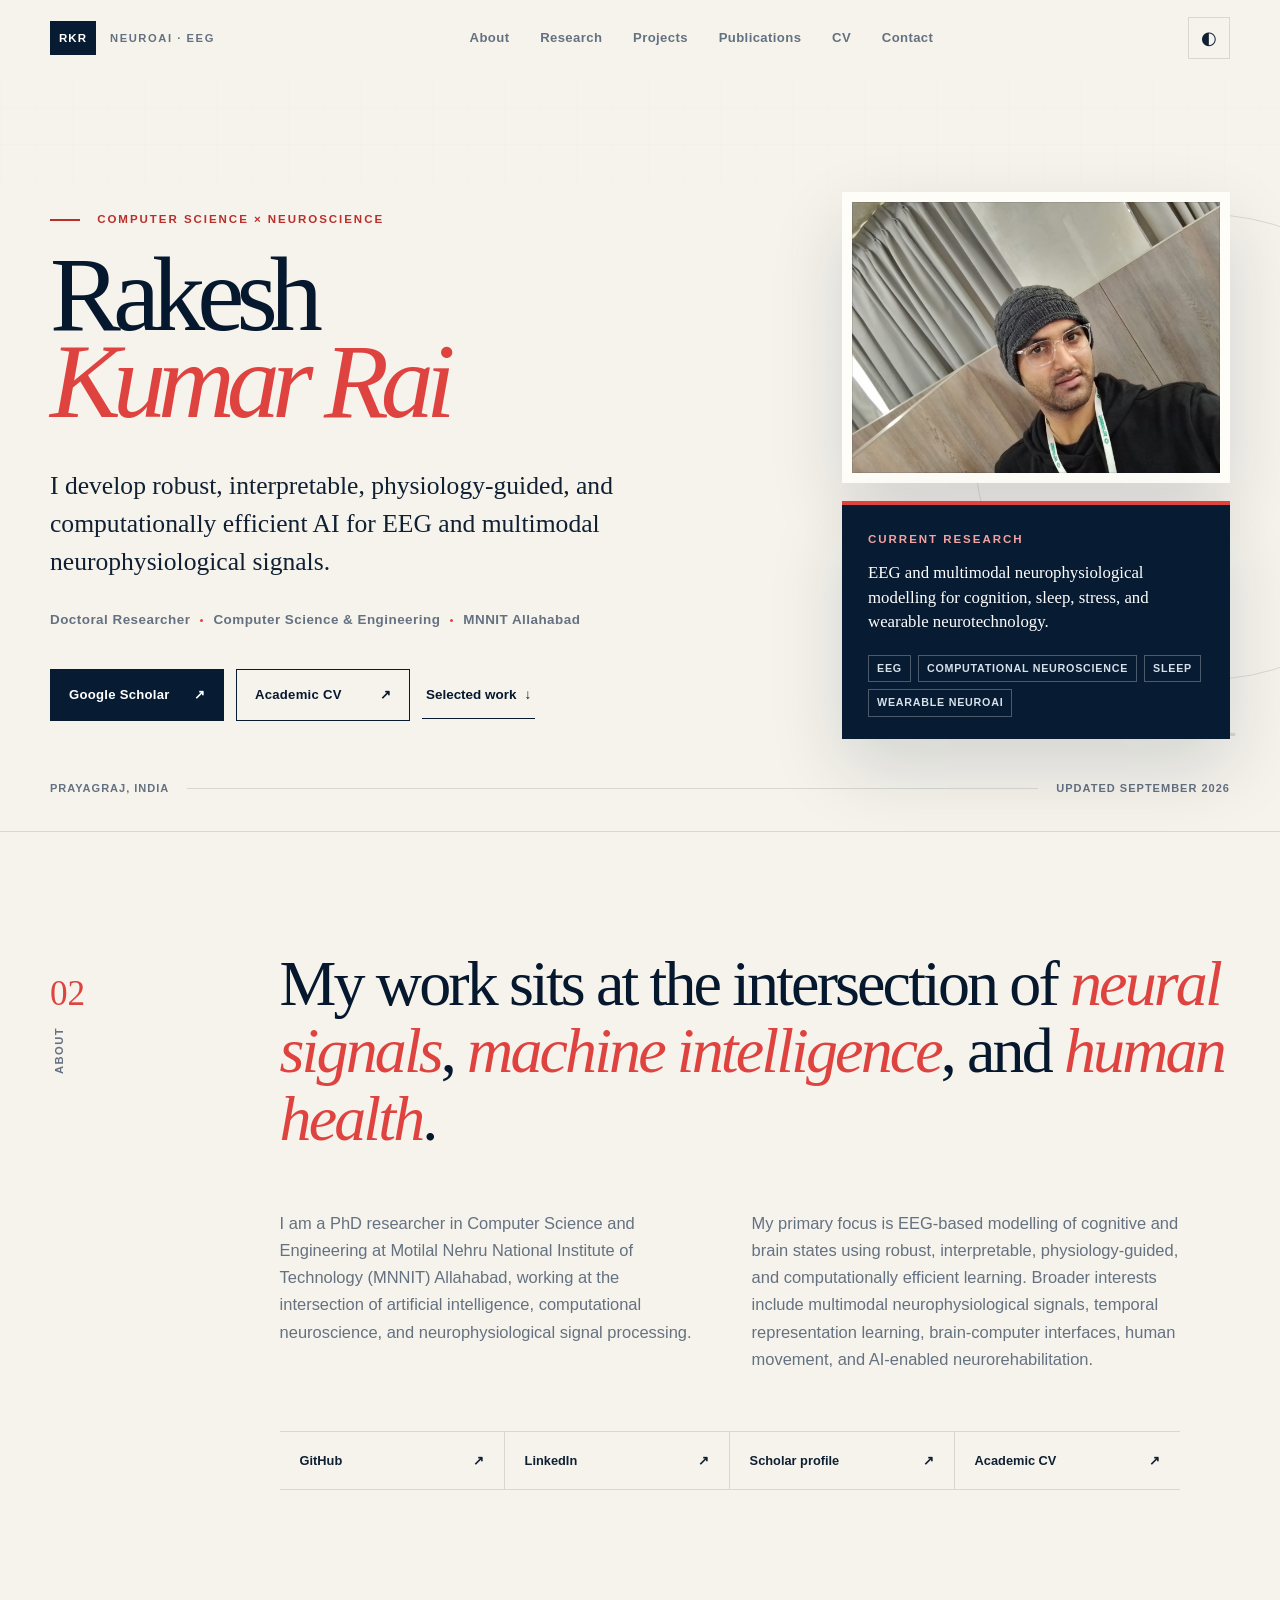
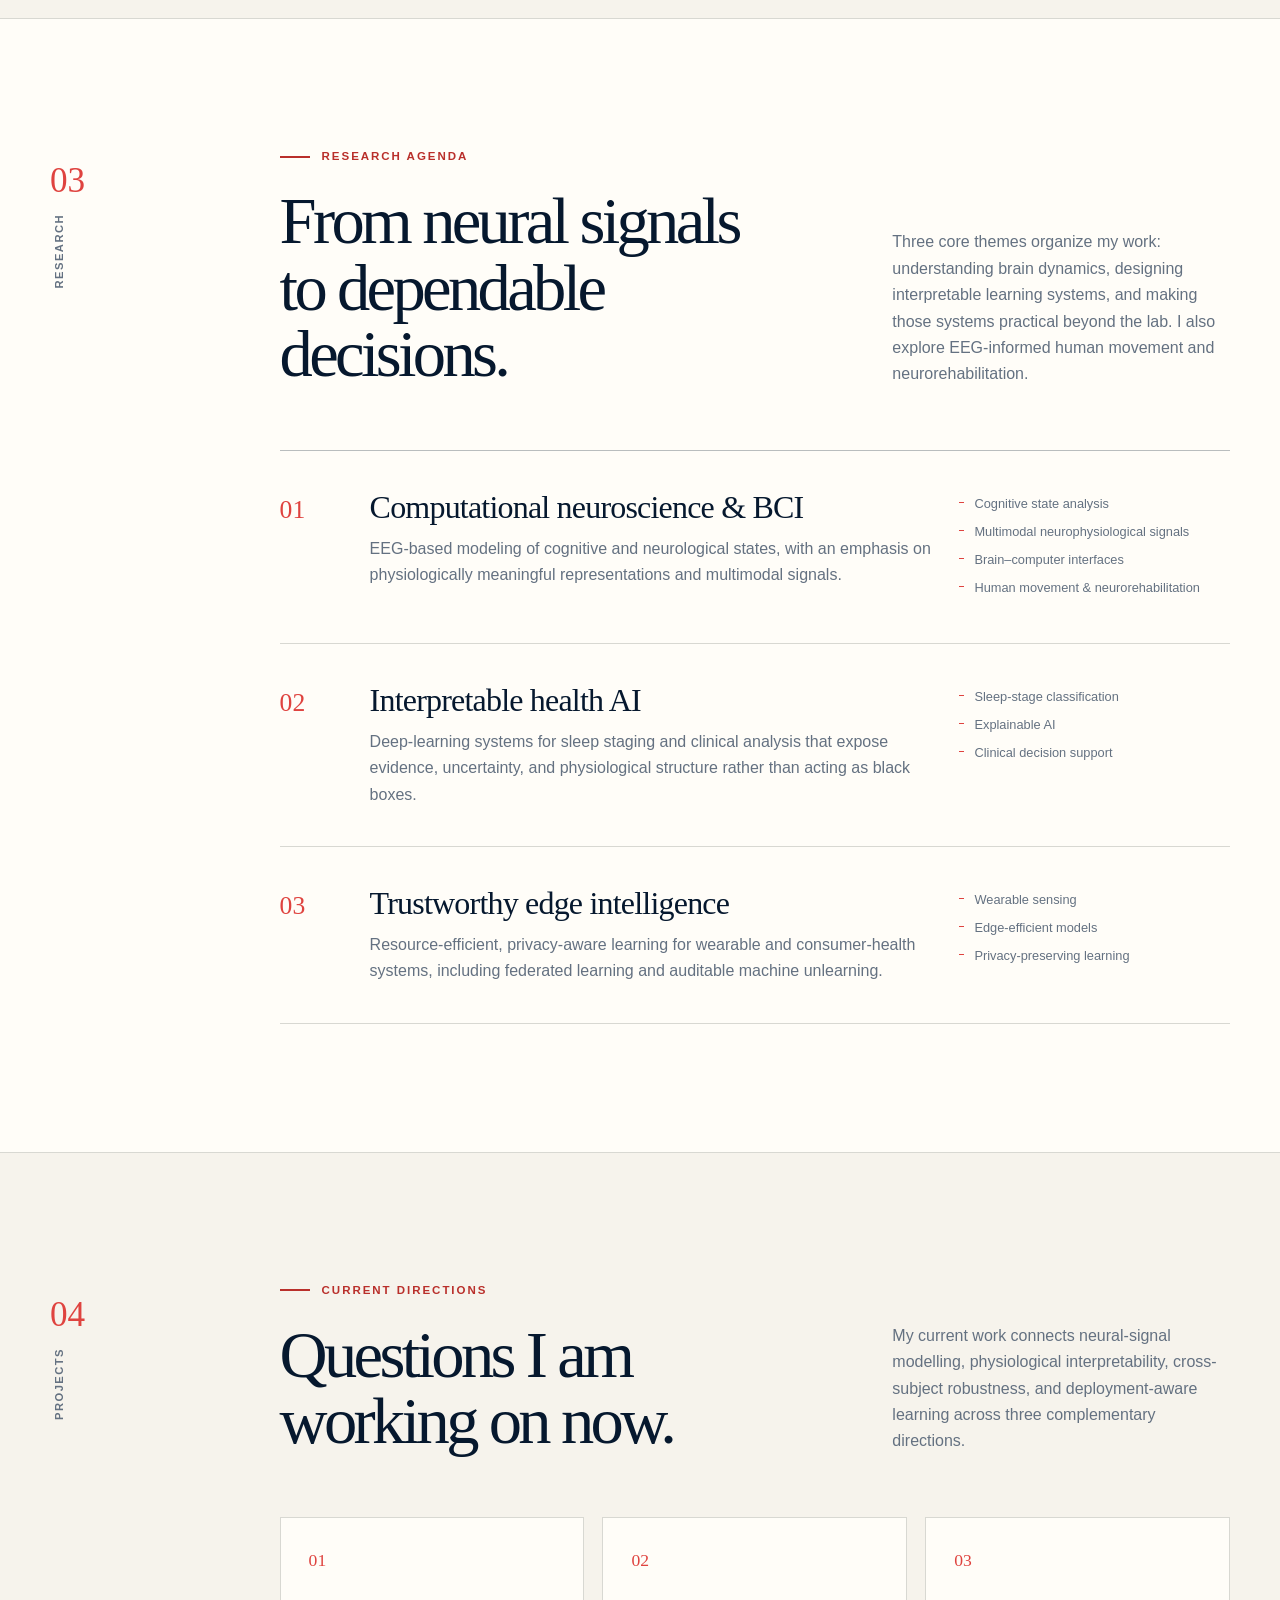
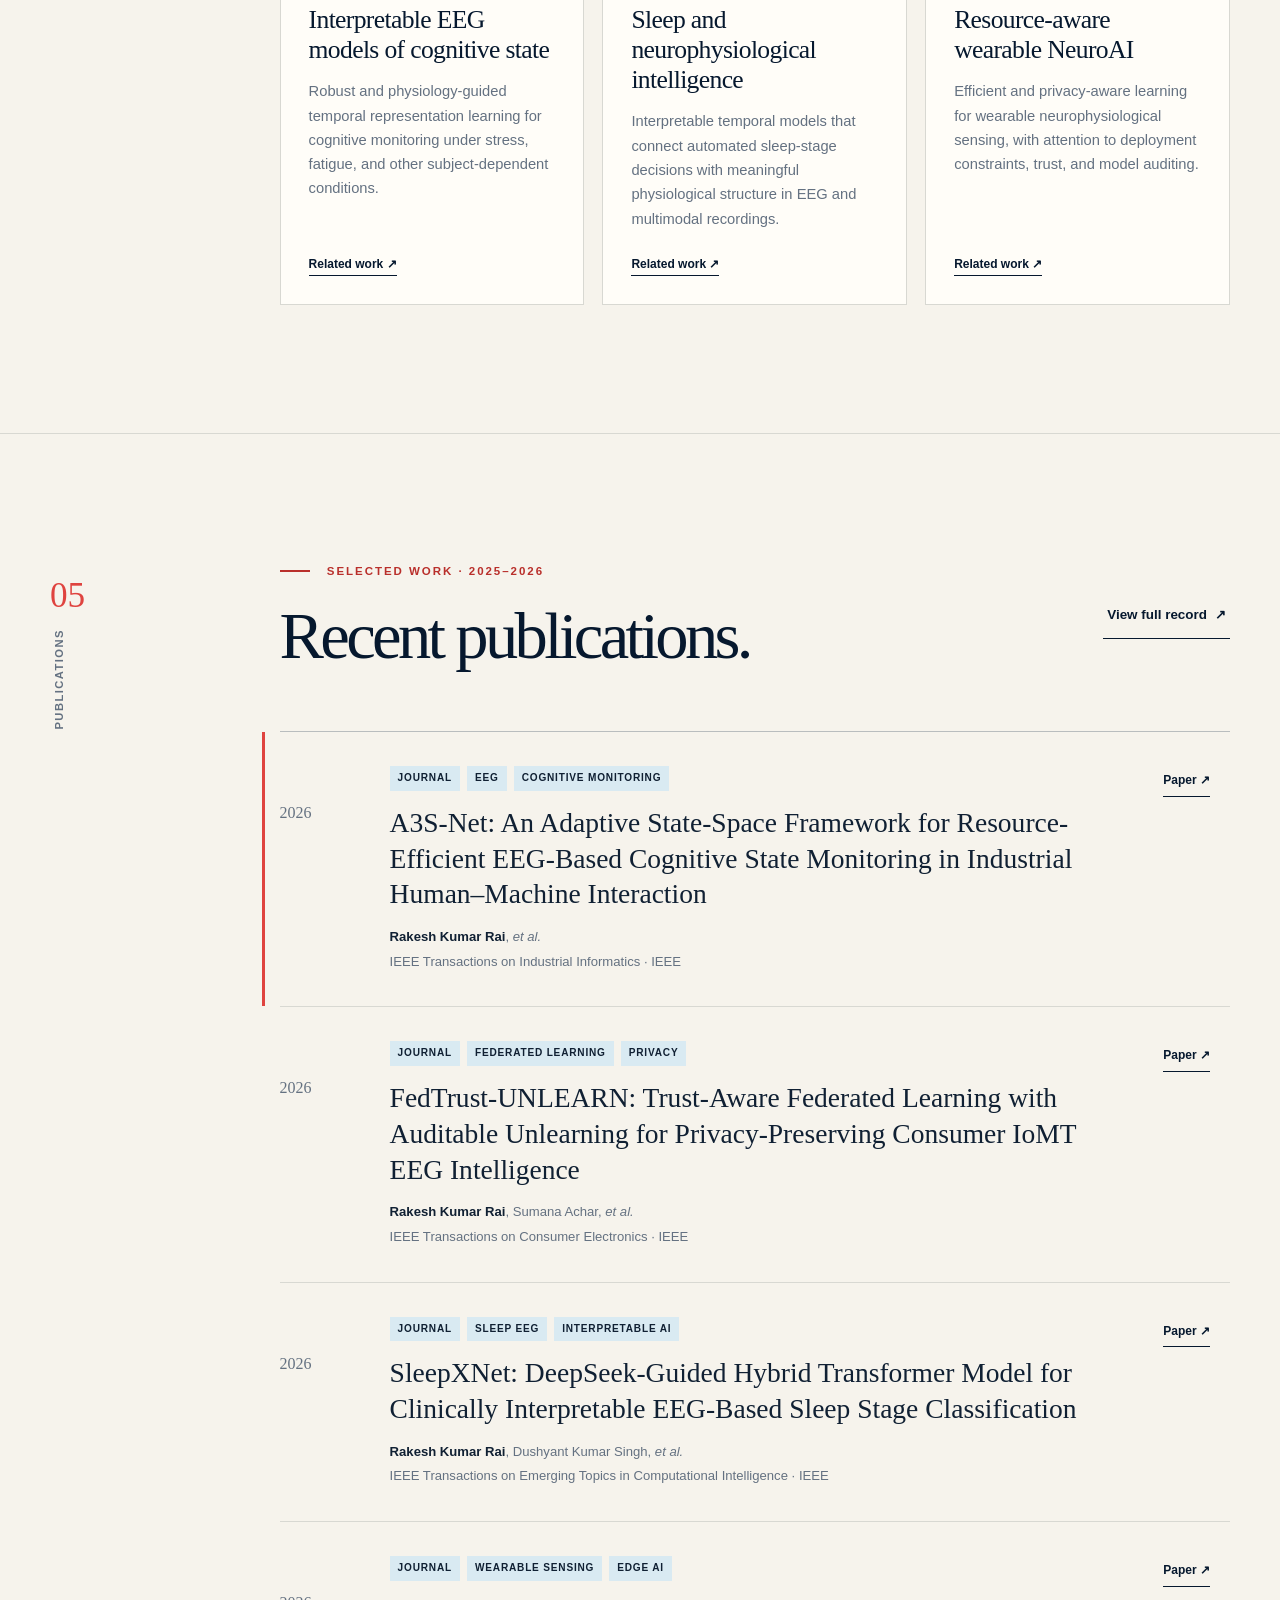
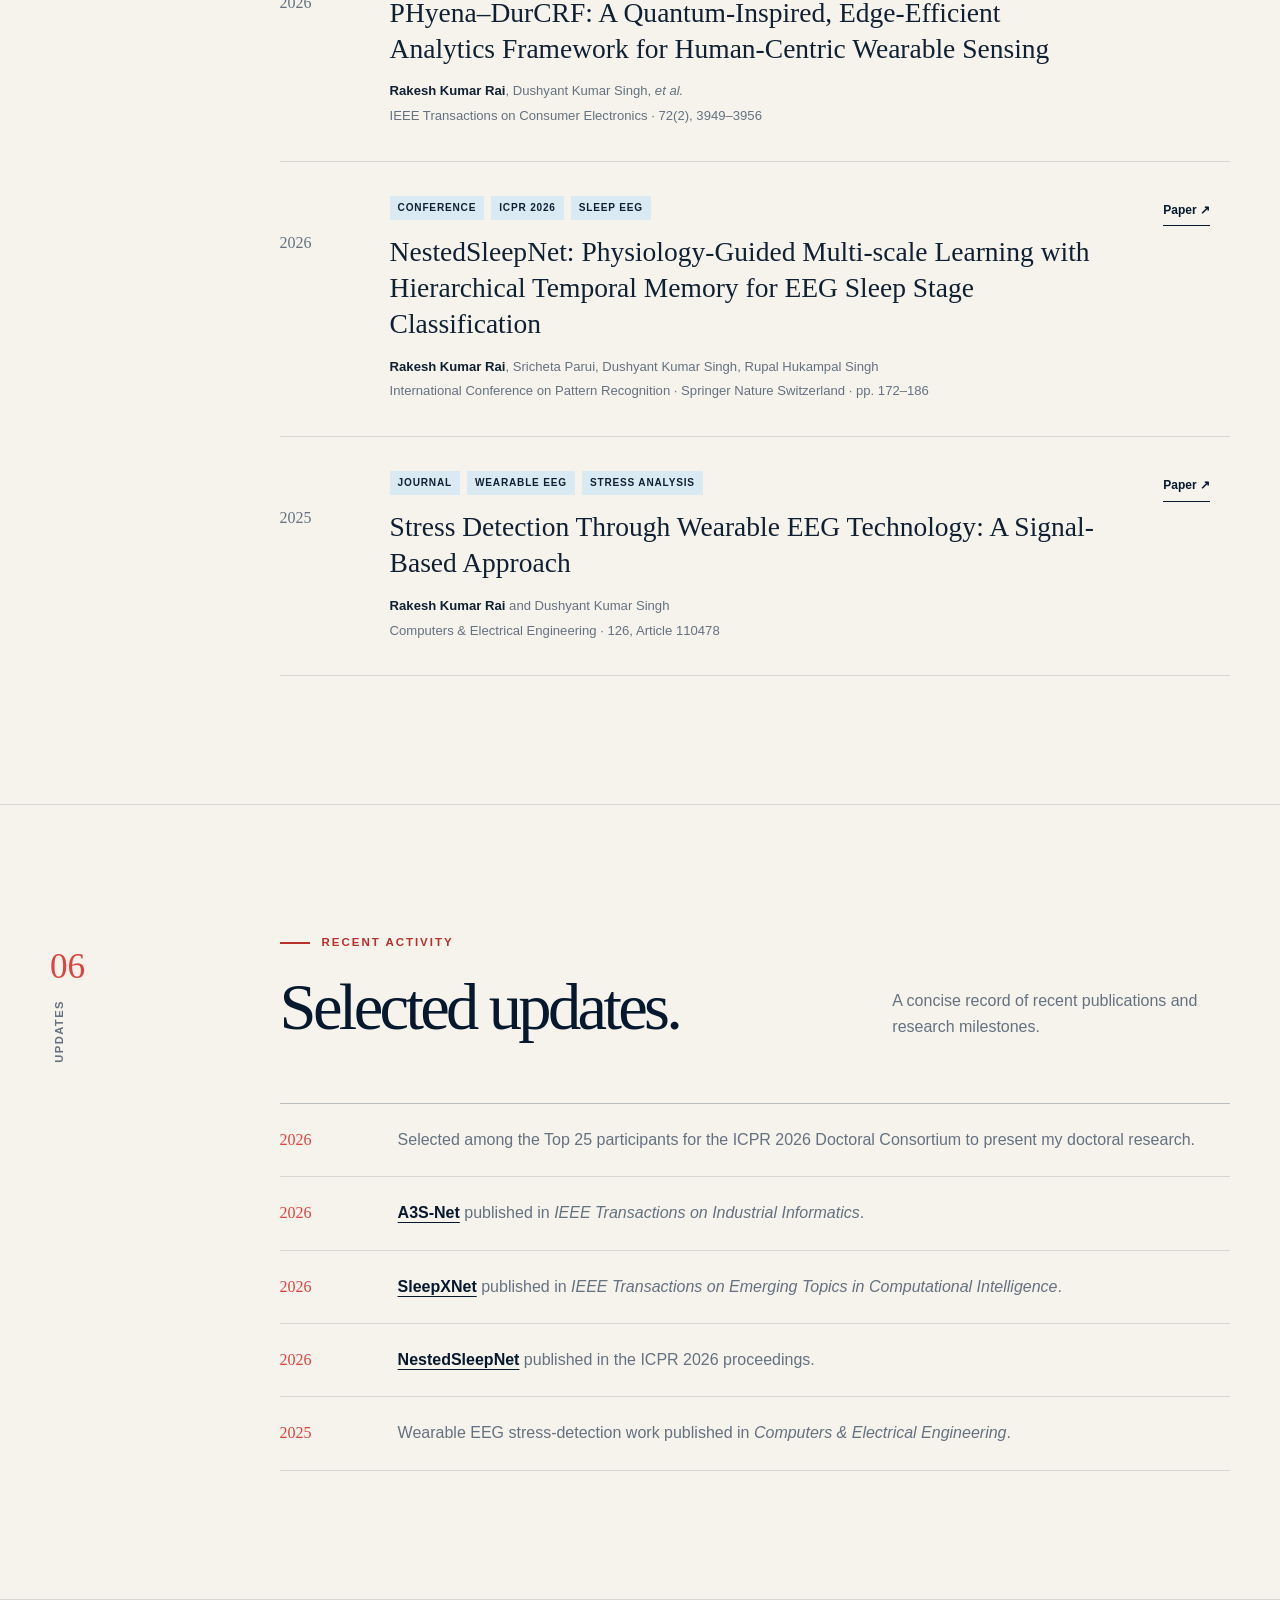
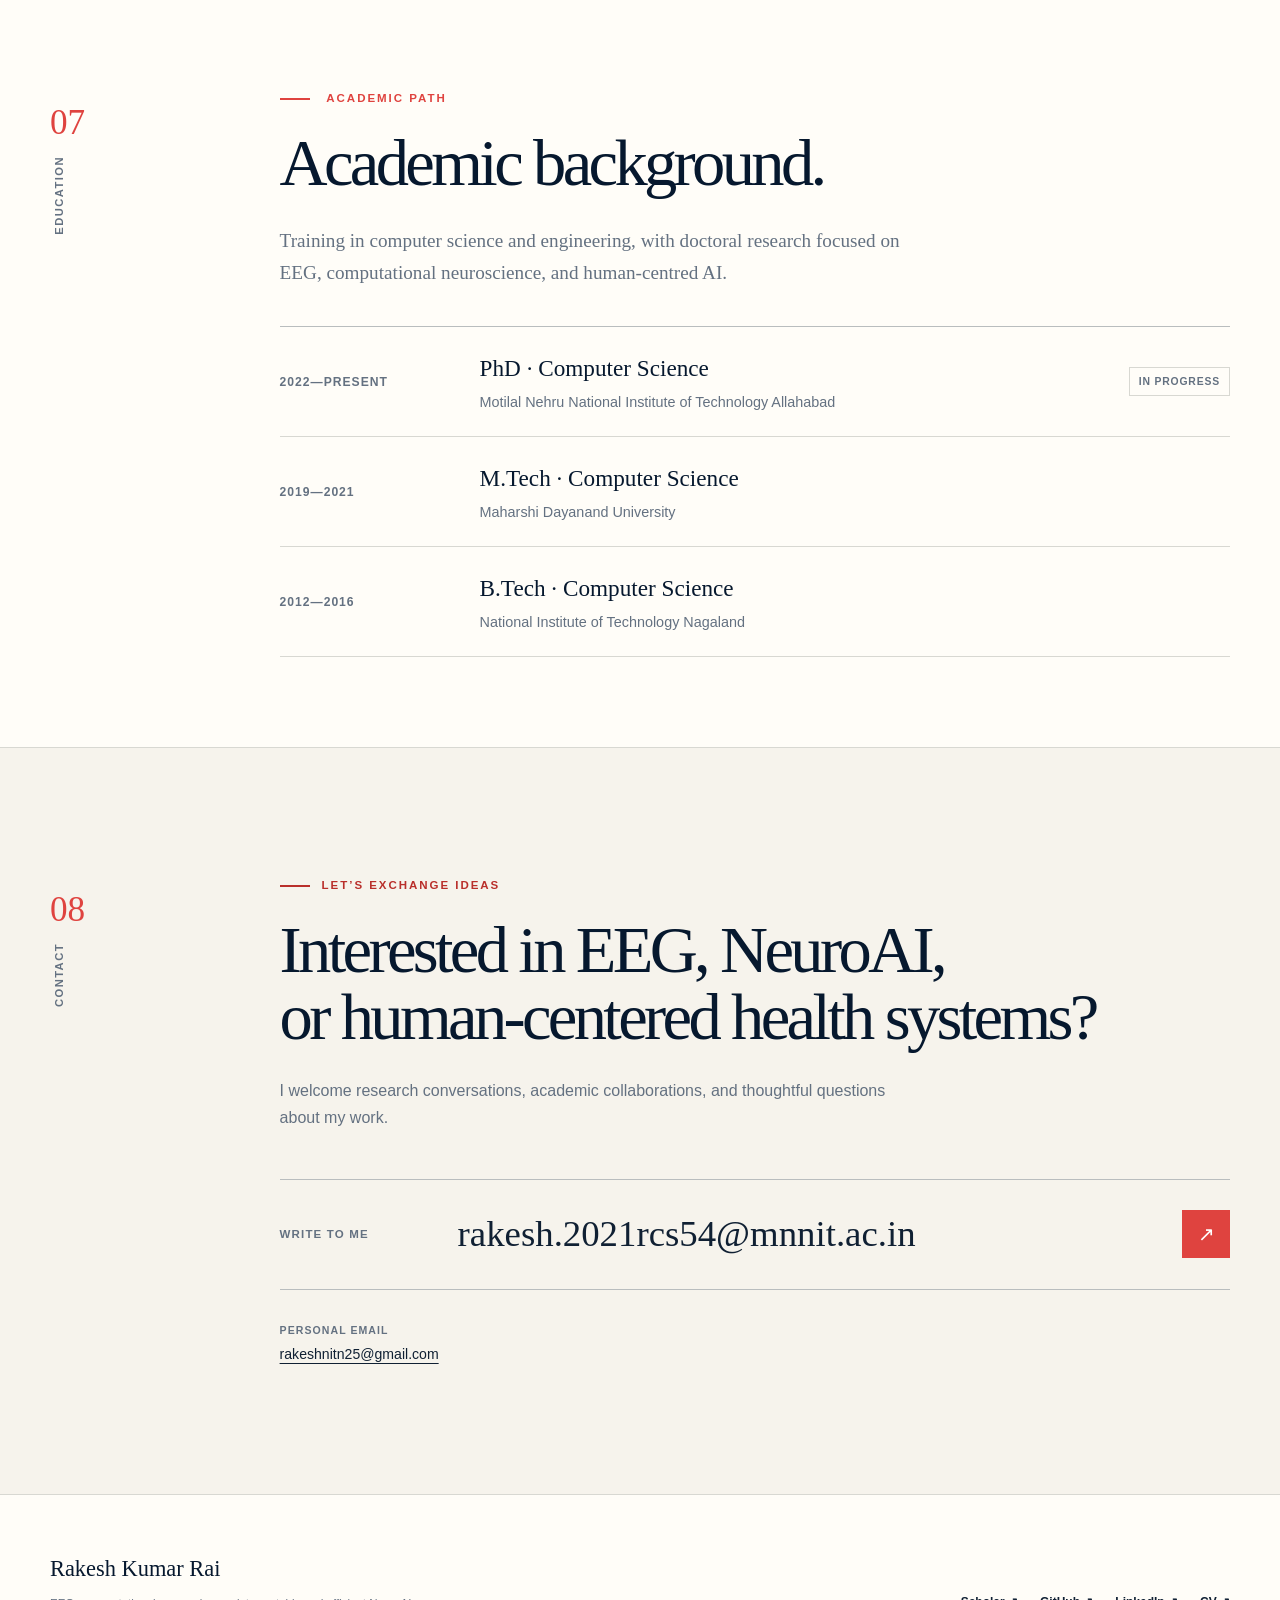
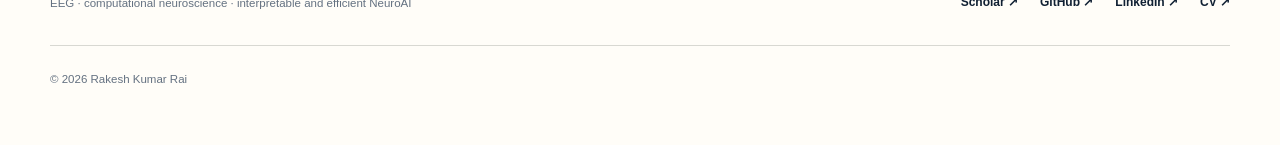
==== commit fea7a922: "Integrate essential academic CV information into homepage" ====
--- a/index.html
+++ b/index.html
@@ -10,7 +10,7 @@
 
   <meta
     name="description"
-    content="Rakesh Kumar Rai is a computer science researcher working across computational neuroscience, EEG signal processing, and trustworthy AI for healthcare."
+    content="Rakesh Kumar Rai is a doctoral researcher in Computer Science and Engineering working on EEG, computational neuroscience, multimodal neurophysiological signal processing, and interpretable, efficient AI."
   >
 
   <meta property="og:type" content="profile">
@@ -64,8 +64,13 @@
     "knowsAbout": [
       "Computational neuroscience",
       "EEG signal processing",
+      "Multimodal neurophysiological signal processing",
+      "Temporal representation learning",
+      "Physiology-guided modelling",
+      "Explainable and interpretable AI",
       "Brain-computer interfaces",
-      "Artificial intelligence in healthcare"
+      "Human movement and neurorehabilitation",
+      "Wearable neurotechnology"
     ]
   }
   </script>
@@ -1915,18 +1920,22 @@
 
           <div class="about-columns">
             <p>
-              I am a researcher in Computer Science and
-              Computational Neuroscience, currently pursuing
-              my PhD at Motilal Nehru National Institute of
-              Technology (MNNIT), Allahabad.
+              I am a PhD researcher in Computer Science and
+              Engineering at Motilal Nehru National Institute
+              of Technology (MNNIT) Allahabad, working at the
+              intersection of artificial intelligence,
+              computational neuroscience, and
+              neurophysiological signal processing.
             </p>
 
             <p>
-              My research asks how learning systems can extract
-              reliable and physiologically meaningful information
-              from highly non-stationary neural signals while
-              remaining interpretable, robust across subjects,
-              and computationally efficient.
+              My primary focus is EEG-based modelling of cognitive
+              and brain states using robust, interpretable,
+              physiology-guided, and computationally efficient
+              learning. Broader interests include multimodal
+              neurophysiological signals, temporal representation
+              learning, brain-computer interfaces, human movement,
+              and AI-enabled neurorehabilitation.
             </p>
           </div>
 
@@ -1999,10 +2008,12 @@
             </div>
 
             <p class="section-intro">
-              Three connected themes organize my work:
+              Three core themes organize my work:
               understanding brain dynamics, designing
               interpretable learning systems, and making
               those systems practical beyond the lab.
+              I also explore EEG-informed human movement
+              and neurorehabilitation.
             </p>
           </div>
 
@@ -2028,8 +2039,9 @@
 
               <ul aria-label="Related topics">
                 <li>Cognitive state analysis</li>
+                <li>Multimodal neurophysiological signals</li>
                 <li>Brain–computer interfaces</li>
-                <li>Neuromotor rehabilitation</li>
+                <li>Human movement &amp; neurorehabilitation</li>
               </ul>
             </article>
 
@@ -2114,8 +2126,9 @@
 
             <p class="section-intro">
               My current work connects neural-signal modelling,
-              physiological interpretability, and deployment-aware
-              learning across three complementary directions.
+              physiological interpretability, cross-subject
+              robustness, and deployment-aware learning across
+              three complementary directions.
             </p>
           </div>
 
@@ -2540,6 +2553,15 @@
             <article class="news-item">
               <span class="news-year">2026</span>
               <p>
+                Selected among the Top 25 participants for the
+                ICPR 2026 Doctoral Consortium to present my
+                doctoral research.
+              </p>
+            </article>
+
+            <article class="news-item">
+              <span class="news-year">2026</span>
+              <p>
                 <a href="https://doi.org/10.1109/TII.2026.3722429"
                    target="_blank" rel="noopener noreferrer">A3S-Net</a>
                 published in <em>IEEE Transactions on Industrial Informatics</em>.
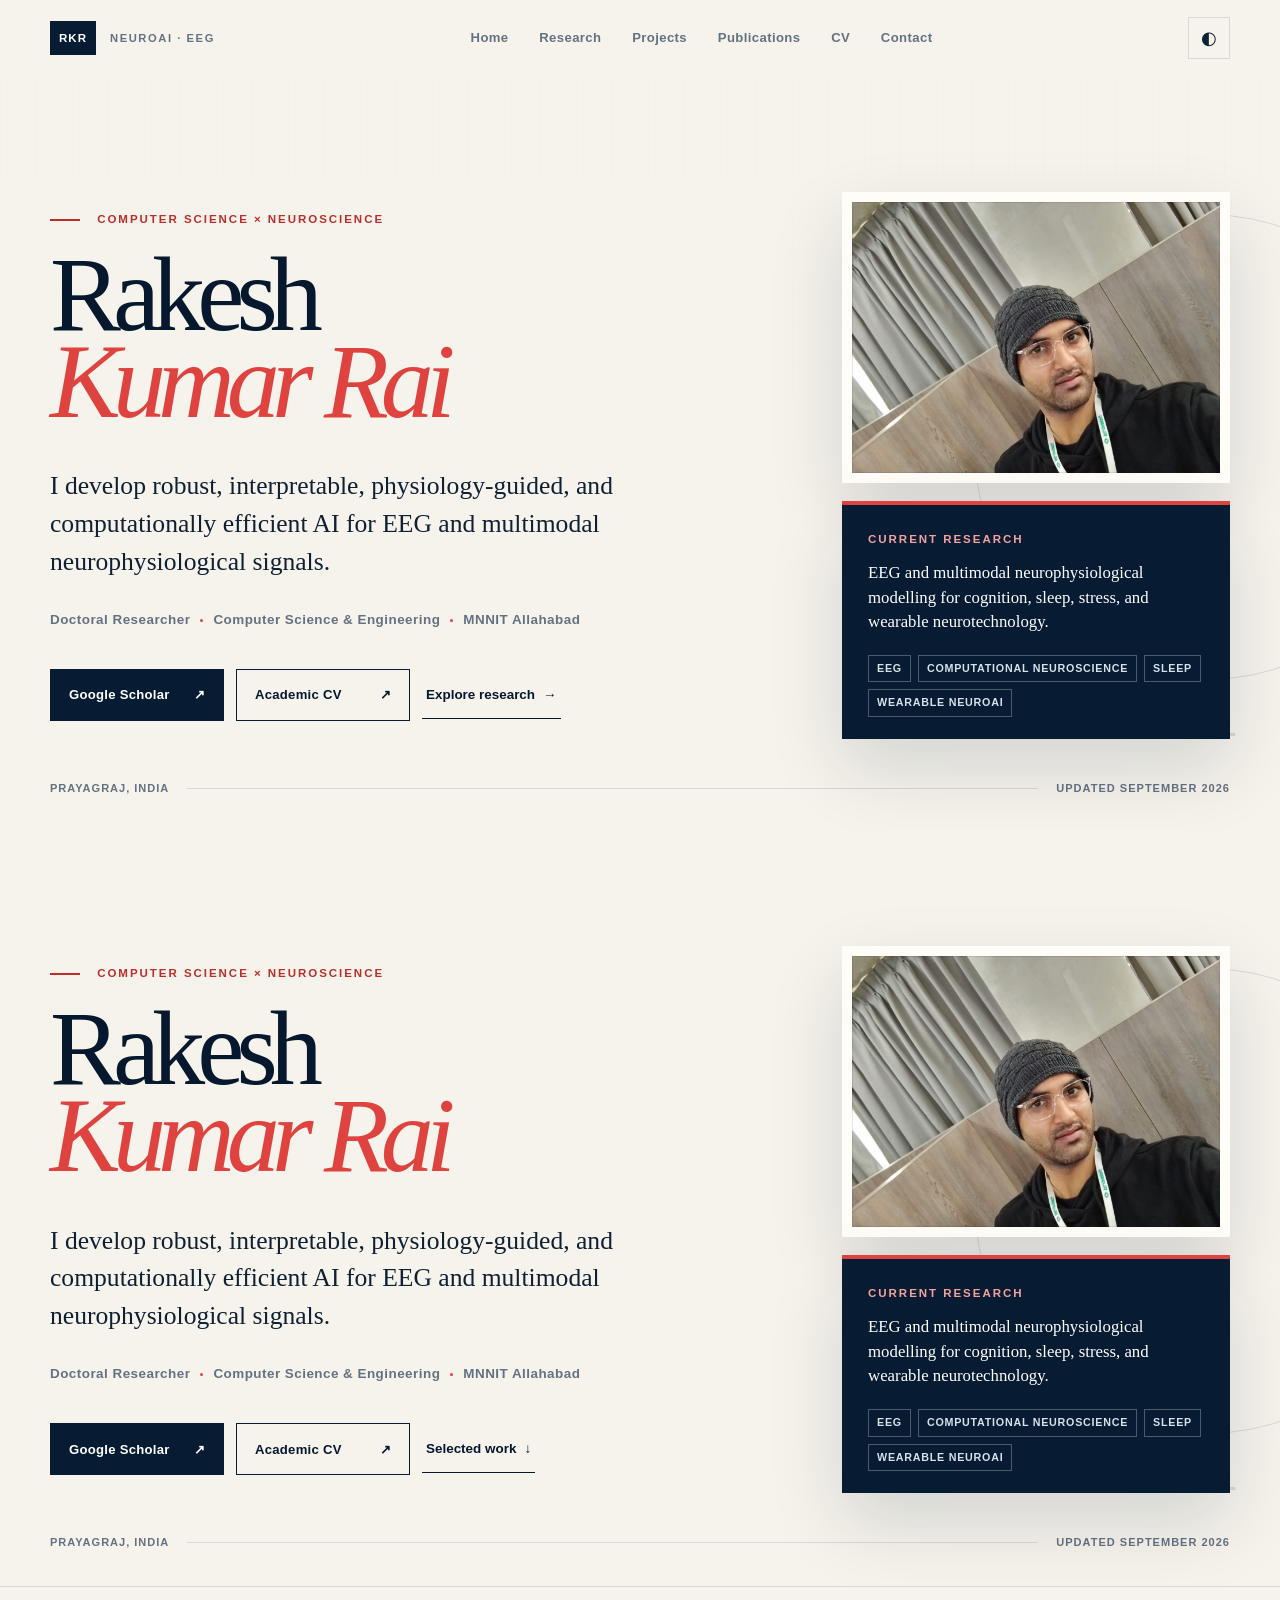
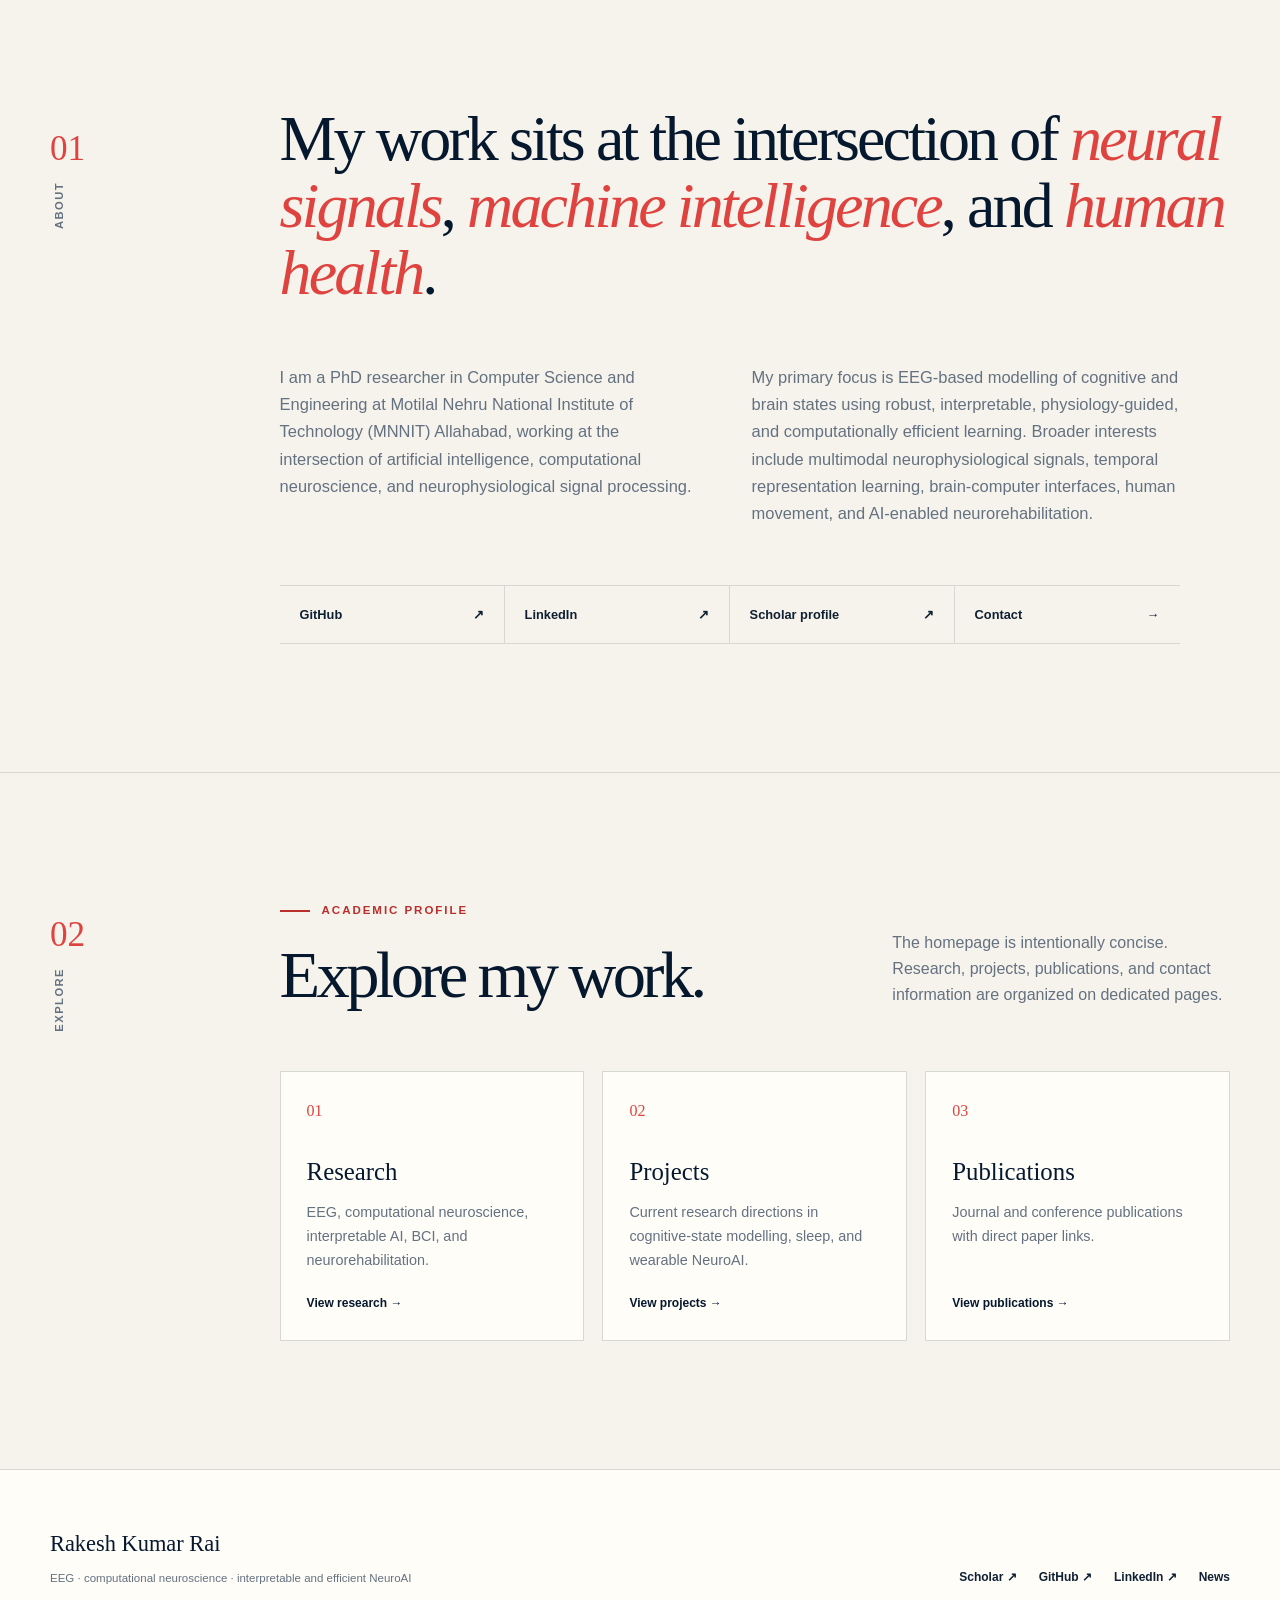
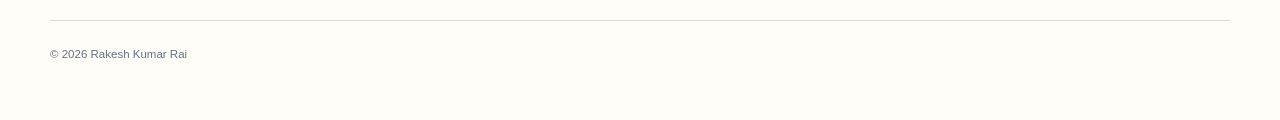
==== commit a63a1f8d: "Restructure homepage as concise academic profile" ====
--- a/index.html
+++ b/index.html
@@ -1,1780 +1,61 @@
-<!DOCTYPE html>
-<html lang="en">
-<head>
+<!DOCTYPE html><html lang="en"><head>
   <meta charset="UTF-8">
   <meta name="viewport" content="width=device-width, initial-scale=1.0">
   <meta name="theme-color" content="#071b33">
   <meta name="color-scheme" content="light dark">
-
-  <title>Rakesh Kumar Rai | EEG &amp; Computational Neuroscience</title>
-
-  <meta
-    name="description"
-    content="Rakesh Kumar Rai is a doctoral researcher in Computer Science and Engineering working on EEG, computational neuroscience, multimodal neurophysiological signal processing, and interpretable, efficient AI."
-  >
-
+  <title>Rakesh Kumar Rai | EEG & Computational Neuroscience</title>
+  <meta name="description" content="Doctoral researcher in Computer Science and Engineering working on EEG, computational neuroscience, multimodal neurophysiological signal processing, and interpretable, efficient AI.">
   <meta property="og:type" content="profile">
-  <meta
-    property="og:title"
-    content="Rakesh Kumar Rai — Computational Neuroscience &amp; AI"
-  >
-  <meta
-    property="og:description"
-    content="Research in EEG intelligence, computational neuroscience, interpretable AI, and resource-aware neurotechnology."
-  >
+  <meta property="og:title" content="Rakesh Kumar Rai | EEG & Computational Neuroscience">
+  <meta property="og:description" content="Doctoral researcher in Computer Science and Engineering working on EEG, computational neuroscience, multimodal neurophysiological signal processing, and interpretable, efficient AI.">
   <meta property="og:image" content="https://rkmnnit.github.io/profile.jpeg">
-
   <meta name="twitter:card" content="summary_large_image">
-  <meta
-    name="twitter:title"
-    content="Rakesh Kumar Rai — EEG &amp; Computational Neuroscience"
-  >
-  <meta
-    name="twitter:description"
-    content="Research in EEG intelligence, computational neuroscience, interpretable AI, and resource-aware neurotechnology."
-  >
+  <meta name="twitter:title" content="Rakesh Kumar Rai | EEG & Computational Neuroscience">
+  <meta name="twitter:description" content="Doctoral researcher in Computer Science and Engineering working on EEG, computational neuroscience, multimodal neurophysiological signal processing, and interpretable, efficient AI.">
   <meta name="twitter:image" content="https://rkmnnit.github.io/profile.jpeg">
-
   <link rel="canonical" href="https://rkmnnit.github.io/">
-
-  <link
-    rel="icon"
-    type="image/svg+xml"
-    href="data:image/svg+xml,%3Csvg xmlns='http://www.w3.org/2000/svg' viewBox='0 0 64 64'%3E%3Crect width='64' height='64' rx='10' fill='%23071b33'/%3E%3Cpath d='M12 34h9l4-12 7 25 6-18 4 5h10' fill='none' stroke='%23ed4c45' stroke-width='4' stroke-linecap='round' stroke-linejoin='round'/%3E%3C/svg%3E"
-  >
-
+  <link rel="stylesheet" href="styles.css">
+  
   <script type="application/ld+json">
   {
-    "@context": "https://schema.org",
-    "@type": "Person",
-    "name": "Rakesh Kumar Rai",
-    "jobTitle": "Doctoral Researcher in Computer Science & Engineering",
-    "url": "https://rkmnnit.github.io/",
-    "image": "https://rkmnnit.github.io/profile.jpeg",
-    "email": "rakesh.2021rcs54@mnnit.ac.in",
-    "affiliation": {
-      "@type": "CollegeOrUniversity",
-      "name": "Motilal Nehru National Institute of Technology Allahabad"
-    },
-    "sameAs": [
+    "@context":"https://schema.org",
+    "@type":"Person",
+    "name":"Rakesh Kumar Rai",
+    "jobTitle":"Doctoral Researcher in Computer Science & Engineering",
+    "url":"https://rkmnnit.github.io/",
+    "image":"https://rkmnnit.github.io/profile.jpeg",
+    "email":"rakesh.2021rcs54@mnnit.ac.in",
+    "affiliation":{"@type":"CollegeOrUniversity","name":"Motilal Nehru National Institute of Technology Allahabad"},
+    "sameAs":[
       "https://scholar.google.com/citations?user=Lh0NvWgAAAAJ&hl=en",
       "https://github.com/RKMNNIT",
       "https://www.linkedin.com/in/rakesh-rai-4241b9194/"
-    ],
-    "knowsAbout": [
-      "Computational neuroscience",
-      "EEG signal processing",
-      "Multimodal neurophysiological signal processing",
-      "Temporal representation learning",
-      "Physiology-guided modelling",
-      "Explainable and interpretable AI",
-      "Brain-computer interfaces",
-      "Human movement and neurorehabilitation",
-      "Wearable neurotechnology"
     ]
   }
   </script>
-
-  <style>
-    /* =========================================
-       COLORS AND TYPOGRAPHY
-    ========================================= */
-
-    :root {
-      --ink: #102033;
-      --ink-strong: #06182e;
-      --navy: #071b33;
-      --paper: #f6f3ec;
-      --surface: #fffdf8;
-      --muted: #647181;
-      --line: #d8d8d2;
-      --line-strong: #b9bdbe;
-      --accent: #df433f;
-      --accent-dark: #b92f2b;
-      --ice: #d9eaf2;
-      --header: rgba(246, 243, 236, 0.91);
-      --shadow: 0 30px 70px rgba(7, 27, 51, 0.14);
-      --shell: min(1180px, calc(100vw - 64px));
-      --serif: Georgia, "Times New Roman", serif;
-      --sans: Inter, ui-sans-serif, -apple-system,
-        BlinkMacSystemFont, "Segoe UI", sans-serif;
-    }
-
-    :root[data-theme="dark"] {
-      --ink: #dce5ec;
-      --ink-strong: #f7f8f8;
-      --navy: #050d18;
-      --paper: #0c1722;
-      --surface: #111e2b;
-      --muted: #a4b0ba;
-      --line: #2a3a49;
-      --line-strong: #465566;
-      --accent: #ff655e;
-      --accent-dark: #ff7a73;
-      --ice: #183549;
-      --header: rgba(12, 23, 34, 0.91);
-      --shadow: 0 30px 70px rgba(0, 0, 0, 0.34);
-    }
-
-    /* =========================================
-       GENERAL
-    ========================================= */
-
-    *,
-    *::before,
-    *::after {
-      box-sizing: border-box;
-    }
-
-    html {
-      scroll-behavior: smooth;
-      scroll-padding-top: 96px;
-      color-scheme: light;
-    }
-
-    html[data-theme="dark"] {
-      color-scheme: dark;
-    }
-
-    body {
-      margin: 0;
-      background: var(--paper);
-      color: var(--ink);
-      font-family: var(--sans);
-      font-size: 1rem;
-      line-height: 1.65;
-      text-rendering: optimizeLegibility;
-      -webkit-font-smoothing: antialiased;
-    }
-
-    body::before {
-      content: "";
-      position: fixed;
-      inset: 0;
-      z-index: -1;
-      pointer-events: none;
-      opacity: 0.32;
-      background-image:
-        linear-gradient(
-          rgba(16, 32, 51, 0.035) 1px,
-          transparent 1px
-        ),
-        linear-gradient(
-          90deg,
-          rgba(16, 32, 51, 0.035) 1px,
-          transparent 1px
-        );
-      background-size: 36px 36px;
-      mask-image: linear-gradient(
-        to bottom,
-        black,
-        transparent 72%
-      );
-    }
-
-    ::selection {
-      background: var(--accent);
-      color: #fff;
-    }
-
-    a {
-      color: inherit;
-    }
-
-    a,
-    button {
-      -webkit-tap-highlight-color: transparent;
-    }
-
-    button {
-      font: inherit;
-    }
-
-    img {
-      display: block;
-    }
-
-    .shell {
-      width: var(--shell);
-      margin-inline: auto;
-    }
-
-    :focus-visible {
-      outline: 3px solid var(--accent);
-      outline-offset: 4px;
-    }
-
-    .skip-link {
-      position: fixed;
-      left: 16px;
-      top: 12px;
-      z-index: 100;
-      padding: 10px 14px;
-      transform: translateY(-180%);
-      background: var(--ink-strong);
-      color: var(--surface);
-      text-decoration: none;
-    }
-
-    .skip-link:focus {
-      transform: translateY(0);
-    }
-
-    /* =========================================
-       HEADER AND NAVIGATION
-    ========================================= */
-
-    .site-header {
-      position: sticky;
-      top: 0;
-      z-index: 50;
-      border-bottom: 1px solid transparent;
-      background: var(--header);
-      backdrop-filter: blur(18px);
-      transition:
-        border-color 180ms ease,
-        box-shadow 180ms ease;
-    }
-
-    .site-header.is-scrolled {
-      border-bottom-color: var(--line);
-      box-shadow: 0 10px 35px rgba(7, 27, 51, 0.05);
-    }
-
-    .header-inner {
-      min-height: 76px;
-      display: flex;
-      align-items: center;
-      justify-content: space-between;
-      gap: 32px;
-    }
-
-    .brand {
-      display: inline-flex;
-      align-items: center;
-      gap: 14px;
-      text-decoration: none;
-    }
-
-    .brand-mark {
-      display: grid;
-      place-items: center;
-      width: 46px;
-      height: 34px;
-      color: #fff;
-      background: var(--navy);
-      font-size: 0.72rem;
-      font-weight: 800;
-      letter-spacing: 0.09em;
-    }
-
-    .brand-field {
-      color: var(--muted);
-      font-size: 0.7rem;
-      font-weight: 700;
-      letter-spacing: 0.14em;
-      text-transform: uppercase;
-    }
-
-    .primary-nav {
-      display: flex;
-      align-items: center;
-      gap: clamp(20px, 2.4vw, 36px);
-    }
-
-    .primary-nav a {
-      position: relative;
-      padding-block: 26px;
-      color: var(--muted);
-      font-size: 0.82rem;
-      font-weight: 650;
-      letter-spacing: 0.03em;
-      text-decoration: none;
-    }
-
-    .primary-nav a::after {
-      content: "";
-      position: absolute;
-      left: 0;
-      right: 100%;
-      bottom: 20px;
-      height: 2px;
-      background: var(--accent);
-      transition: right 180ms ease;
-    }
-
-    .primary-nav a:hover,
-    .primary-nav a[aria-current="true"] {
-      color: var(--ink-strong);
-    }
-
-    .primary-nav a:hover::after,
-    .primary-nav a[aria-current="true"]::after {
-      right: 0;
-    }
-
-    .header-actions {
-      display: flex;
-      align-items: center;
-      gap: 8px;
-    }
-
-    .theme-toggle,
-    .menu-toggle {
-      display: grid;
-      place-items: center;
-      width: 42px;
-      height: 42px;
-      border: 1px solid var(--line);
-      background: transparent;
-      color: var(--ink);
-      cursor: pointer;
-    }
-
-    .theme-toggle:hover,
-    .menu-toggle:hover {
-      border-color: var(--ink);
-    }
-
-    .theme-icon {
-      font-size: 1.15rem;
-      line-height: 1;
-    }
-
-    .menu-toggle {
-      display: none;
-      gap: 5px;
-    }
-
-    .menu-toggle span {
-      width: 18px;
-      height: 1px;
-      background: currentColor;
-      transition: transform 180ms ease;
-    }
-
-    /* =========================================
-       HERO
-    ========================================= */
-
-    .hero {
-      padding: clamp(72px, 9vw, 130px) 0 34px;
-      overflow: hidden;
-    }
-
-    .hero-grid {
-      display: grid;
-      grid-template-columns:
-        minmax(0, 1.28fr)
-        minmax(330px, 0.72fr);
-      align-items: center;
-      gap: clamp(54px, 8vw, 120px);
-    }
-
-    .eyebrow,
-    .kicker,
-    .micro-label {
-      margin: 0 0 22px;
-      color: var(--accent-dark);
-      font-size: 0.72rem;
-      font-weight: 800;
-      letter-spacing: 0.17em;
-      text-transform: uppercase;
-    }
-
-    .eyebrow::before,
-    .kicker::before {
-      content: "";
-      display: inline-block;
-      width: 30px;
-      height: 2px;
-      margin-right: 12px;
-      vertical-align: 0.22em;
-      background: currentColor;
-    }
-
-    .hero h1 {
-      max-width: 760px;
-      margin: 0;
-      color: var(--ink-strong);
-      font-family: var(--serif);
-      font-size: clamp(4rem, 8.3vw, 7.5rem);
-      font-weight: 400;
-      letter-spacing: -0.075em;
-      line-height: 0.82;
-    }
-
-    .hero h1 em {
-      color: var(--accent);
-      font-weight: 400;
-    }
-
-    .hero-statement {
-      max-width: 700px;
-      margin: 42px 0 28px;
-      color: var(--ink);
-      font-family: var(--serif);
-      font-size: clamp(1.25rem, 2vw, 1.65rem);
-      line-height: 1.48;
-    }
-
-    .identity-line {
-      display: flex;
-      flex-wrap: wrap;
-      align-items: center;
-      gap: 10px;
-      color: var(--muted);
-      font-size: 0.84rem;
-      font-weight: 650;
-      letter-spacing: 0.035em;
-    }
-
-    .identity-divider {
-      width: 3px;
-      height: 3px;
-      border-radius: 50%;
-      background: var(--accent);
-    }
-
-    .hero-actions {
-      display: flex;
-      flex-wrap: wrap;
-      align-items: center;
-      gap: 12px;
-      margin-top: 38px;
-    }
-
-    .button {
-      display: inline-flex;
-      align-items: center;
-      justify-content: space-between;
-      min-width: 174px;
-      min-height: 52px;
-      padding: 13px 18px;
-      border: 1px solid var(--navy);
-      font-size: 0.82rem;
-      font-weight: 750;
-      letter-spacing: 0.02em;
-      text-decoration: none;
-      transition:
-        transform 180ms ease,
-        background 180ms ease,
-        color 180ms ease;
-    }
-
-    .button:hover {
-      transform: translateY(-2px);
-    }
-
-    .button-primary {
-      background: var(--navy);
-      color: #fff;
-    }
-
-    .button-primary:hover {
-      background: var(--accent);
-      border-color: var(--accent);
-    }
-
-    .button-quiet {
-      color: var(--ink-strong);
-    }
-
-    .button-quiet:hover {
-      background: var(--surface);
-    }
-
-    .text-link {
-      display: inline-flex;
-      align-items: center;
-      gap: 8px;
-      padding: 12px 4px;
-      border-bottom: 1px solid currentColor;
-      color: var(--ink-strong);
-      font-size: 0.84rem;
-      font-weight: 750;
-      text-decoration: none;
-    }
-
-    .text-link:hover {
-      color: var(--accent-dark);
-    }
-
-    .hero-visual {
-      position: relative;
-      display: flex;
-      flex-direction: column;
-      align-items: flex-end;
-      gap: 18px;
-      min-height: 0;
-    }
-
-    .hero-visual::before {
-      content: "";
-      position: absolute;
-      top: 4%;
-      right: -54%;
-      width: 120%;
-      aspect-ratio: 1;
-      border: 1px solid var(--line);
-      border-radius: 50%;
-      z-index: 0;
-      pointer-events: none;
-    }
-
-    .portrait-frame {
-      position: relative;
-      top: auto;
-      right: auto;
-      z-index: 1;
-      width: min(100%, 410px);
-      margin-left: auto;
-      aspect-ratio: 4 / 3;
-      overflow: hidden;
-      border: 10px solid var(--surface);
-      background: var(--ice);
-      box-shadow: var(--shadow);
-    }
-
-    .portrait-frame::after {
-      content: "";
-      position: absolute;
-      inset: 0;
-      box-shadow: inset 0 0 0 1px rgba(7, 27, 51, 0.1);
-      pointer-events: none;
-    }
-
-    .portrait-frame img {
-      width: 100%;
-      height: 100%;
-      object-fit: cover;
-      object-position: center;
-    }
-
-    .focus-card {
-      position: relative;
-      z-index: 2;
-      left: auto;
-      right: auto;
-      top: auto;
-      bottom: auto;
-      width: min(100%, 410px);
-      margin-left: auto;
-      padding: 25px 26px 22px;
-      border-top: 4px solid var(--accent);
-      background: var(--navy);
-      color: #fff;
-      box-shadow: var(--shadow);
-    }
-
-    .focus-card .micro-label {
-      margin-bottom: 12px;
-      color: #f3a39f;
-    }
-
-    .focus-card p:not(.micro-label) {
-      margin: 0;
-      font-family: var(--serif);
-      font-size: 1.05rem;
-      line-height: 1.46;
-    }
-
-    .focus-tags {
-      display: flex;
-      flex-wrap: wrap;
-      gap: 7px;
-      margin-top: 20px;
-    }
-
-    .focus-tags span {
-      padding: 4px 8px;
-      border: 1px solid rgba(255, 255, 255, 0.28);
-      color: #d7e1ea;
-      font-size: 0.67rem;
-      font-weight: 700;
-      letter-spacing: 0.07em;
-      text-transform: uppercase;
-    }
-
-    .hero-index {
-      position: absolute;
-      right: -12px;
-      bottom: -15px;
-      color: var(--line);
-      font-family: var(--serif);
-      font-size: 7rem;
-      line-height: 1;
-    }
-
-    .hero-foot {
-      display: flex;
-      align-items: center;
-      gap: 18px;
-      margin-top: 40px;
-      color: var(--muted);
-      font-size: 0.69rem;
-      font-weight: 750;
-      letter-spacing: 0.09em;
-      text-transform: uppercase;
-    }
-
-    .signal-line {
-      flex: 1;
-      height: 1px;
-      background: var(--line);
-    }
-
-    /* =========================================
-       SECTION LAYOUT
-    ========================================= */
-
-    .section {
-      padding: clamp(86px, 10vw, 150px) 0;
-      border-top: 1px solid var(--line);
-    }
-
-    .section-grid {
-      display: grid;
-      grid-template-columns: 140px minmax(0, 1fr);
-      gap: clamp(44px, 7vw, 94px);
-    }
-
-    .section-label {
-      padding-top: 5px;
-    }
-
-    .section-label span {
-      color: var(--accent);
-      font-family: var(--serif);
-      font-size: 2.2rem;
-    }
-
-    .section-label p {
-      margin: 4px 0 0;
-      color: var(--muted);
-      font-size: 0.7rem;
-      font-weight: 800;
-      letter-spacing: 0.13em;
-      text-transform: uppercase;
-      writing-mode: vertical-rl;
-      transform: rotate(180deg);
-    }
-
-    .section-content {
-      min-width: 0;
-    }
-
-    .section-heading-row {
-      display: grid;
-      grid-template-columns: 1.25fr 0.75fr;
-      align-items: end;
-      gap: 50px;
-      margin-bottom: 62px;
-    }
-
-    .section h2 {
-      margin: 0;
-      color: var(--ink-strong);
-      font-family: var(--serif);
-      font-size: clamp(2.6rem, 5.2vw, 5rem);
-      font-weight: 400;
-      letter-spacing: -0.055em;
-      line-height: 1;
-    }
-
-    .section-intro {
-      margin: 0;
-      color: var(--muted);
-    }
-
-    /* =========================================
-       ABOUT
-    ========================================= */
-
-    .lead-copy {
-      max-width: 1020px;
-      margin: -10px 0 58px;
-      color: var(--ink-strong);
-      font-family: var(--serif);
-      font-size: clamp(2.3rem, 5vw, 4.8rem);
-      letter-spacing: -0.045em;
-      line-height: 1.05;
-    }
-
-    .lead-copy em {
-      color: var(--accent);
-      font-weight: 400;
-    }
-
-    .about-columns {
-      display: grid;
-      grid-template-columns: repeat(2, minmax(0, 1fr));
-      gap: 44px;
-      max-width: 900px;
-    }
-
-    .about-columns p {
-      margin: 0;
-      color: var(--muted);
-      font-size: 1.03rem;
-    }
-
-    .profile-links {
-      display: grid;
-      grid-template-columns: repeat(4, 1fr);
-      max-width: 900px;
-      margin-top: 58px;
-      border-top: 1px solid var(--line);
-      border-bottom: 1px solid var(--line);
-    }
-
-    .profile-links a {
-      display: flex;
-      justify-content: space-between;
-      padding: 18px 20px;
-      border-right: 1px solid var(--line);
-      font-size: 0.8rem;
-      font-weight: 750;
-      text-decoration: none;
-    }
-
-    .profile-links a:last-child {
-      border-right: 0;
-    }
-
-    .profile-links a:hover {
-      background: var(--surface);
-      color: var(--accent-dark);
-    }
-
-    /* =========================================
-       RESEARCH
-    ========================================= */
-
-    .research {
-      background: var(--surface);
-    }
-
-    .research-list {
-      border-top: 1px solid var(--line-strong);
-    }
-
-    .research-item {
-      display: grid;
-      grid-template-columns:
-        62px
-        minmax(0, 1.35fr)
-        minmax(210px, 0.65fr);
-      gap: 28px;
-      padding: 38px 0;
-      border-bottom: 1px solid var(--line);
-      transition:
-        padding 180ms ease,
-        background 180ms ease;
-    }
-
-    .research-item:hover {
-      padding-inline: 18px;
-      background: var(--paper);
-    }
-
-    .research-number {
-      color: var(--accent);
-      font-family: var(--serif);
-      font-size: 1.6rem;
-    }
-
-    .research-item h3 {
-      margin: 0 0 10px;
-      color: var(--ink-strong);
-      font-family: var(--serif);
-      font-size: clamp(1.55rem, 2.5vw, 2.2rem);
-      font-weight: 400;
-      letter-spacing: -0.025em;
-      line-height: 1.15;
-    }
-
-    .research-item p {
-      max-width: 620px;
-      margin: 0;
-      color: var(--muted);
-    }
-
-    .research-item ul {
-      margin: 4px 0 0;
-      padding: 0;
-      list-style: none;
-    }
-
-    .research-item li {
-      position: relative;
-      margin-bottom: 7px;
-      padding-left: 15px;
-      color: var(--muted);
-      font-size: 0.8rem;
-    }
-
-    .research-item li::before {
-      content: "";
-      position: absolute;
-      left: 0;
-      top: 0.7em;
-      width: 5px;
-      height: 1px;
-      background: var(--accent);
-    }
-
-
-    /* =========================================
-       CURRENT PROJECTS
-    ========================================= */
-
-    .projects {
-      background: var(--paper);
-    }
-
-    .project-grid {
-      display: grid;
-      grid-template-columns: repeat(3, minmax(0, 1fr));
-      gap: 18px;
-    }
-
-    .project-card {
-      display: flex;
-      min-height: 300px;
-      flex-direction: column;
-      padding: 28px;
-      border: 1px solid var(--line);
-      background: var(--surface);
-      transition:
-        transform 180ms ease,
-        border-color 180ms ease,
-        box-shadow 180ms ease;
-    }
-
-    .project-card:hover {
-      transform: translateY(-3px);
-      border-color: var(--line-strong);
-      box-shadow: 0 18px 45px rgba(7, 27, 51, 0.08);
-    }
-
-    .project-number {
-      margin-bottom: 30px;
-      color: var(--accent);
-      font-family: var(--serif);
-      font-size: 1.1rem;
-    }
-
-    .project-card h3 {
-      margin: 0 0 14px;
-      color: var(--ink-strong);
-      font-family: var(--serif);
-      font-size: clamp(1.45rem, 2vw, 1.9rem);
-      font-weight: 400;
-      letter-spacing: -0.025em;
-      line-height: 1.18;
-    }
-
-    .project-card p {
-      margin: 0;
-      color: var(--muted);
-      font-size: 0.92rem;
-    }
-
-    .project-link {
-      width: fit-content;
-      margin-top: auto;
-      padding-top: 24px;
-      border-bottom: 1px solid currentColor;
-      color: var(--ink-strong);
-      font-size: 0.75rem;
-      font-weight: 800;
-      text-decoration: none;
-    }
-
-    .project-link:hover {
-      color: var(--accent-dark);
-    }
-
-    /* =========================================
-       NEWS / UPDATES
-    ========================================= */
-
-    .news-list {
-      border-top: 1px solid var(--line-strong);
-    }
-
-    .news-item {
-      display: grid;
-      grid-template-columns: 90px minmax(0, 1fr);
-      gap: 28px;
-      padding: 23px 0;
-      border-bottom: 1px solid var(--line);
-    }
-
-    .news-year {
-      color: var(--accent);
-      font-family: var(--serif);
-      font-size: 1rem;
-    }
-
-    .news-item p {
-      margin: 0;
-      color: var(--muted);
-    }
-
-    .news-item a {
-      color: var(--ink-strong);
-      font-weight: 700;
-      text-decoration-thickness: 1px;
-      text-underline-offset: 4px;
-    }
-
-    .news-item a:hover {
-      color: var(--accent-dark);
-    }
-
-    /* =========================================
-       PUBLICATIONS
-    ========================================= */
-
-    .publication-heading {
-      align-items: center;
-    }
-
-    .scholar-link {
-      justify-self: end;
-    }
-
-    .publication-list {
-      border-top: 1px solid var(--line-strong);
-    }
-
-    .publication-card {
-      position: relative;
-      display: grid;
-      grid-template-columns: 80px minmax(0, 1fr) 86px;
-      gap: 30px;
-      padding: 34px 20px 34px 0;
-      border-bottom: 1px solid var(--line);
-    }
-
-    .featured-publication::before {
-      content: "";
-      position: absolute;
-      top: 0;
-      bottom: 0;
-      left: -18px;
-      width: 3px;
-      background: var(--accent);
-    }
-
-    .publication-year {
-      padding-top: 34px;
-      color: var(--muted);
-      font-family: var(--serif);
-      font-size: 1rem;
-    }
-
-    .publication-flags {
-      display: flex;
-      flex-wrap: wrap;
-      gap: 7px;
-      margin-bottom: 14px;
-    }
-
-    .publication-flags span {
-      padding: 4px 8px;
-      background: var(--ice);
-      color: var(--ink);
-      font-size: 0.63rem;
-      font-weight: 800;
-      letter-spacing: 0.08em;
-      text-transform: uppercase;
-    }
-
-    .publication-copy h3 {
-      max-width: 860px;
-      margin: 0 0 14px;
-      font-family: var(--serif);
-      font-size: clamp(1.24rem, 2.2vw, 1.72rem);
-      font-weight: 400;
-      line-height: 1.3;
-    }
-
-    .publication-copy h3 a {
-      text-decoration: none;
-      background-image: linear-gradient(
-        var(--accent),
-        var(--accent)
-      );
-      background-position: 0 100%;
-      background-repeat: no-repeat;
-      background-size: 0 1px;
-      transition: background-size 220ms ease;
-    }
-
-    .publication-copy h3 a:hover {
-      background-size: 100% 1px;
-    }
-
-    .authors,
-    .venue {
-      margin: 0;
-      color: var(--muted);
-      font-size: 0.82rem;
-    }
-
-    .authors {
-      margin-bottom: 3px;
-    }
-
-    .authors strong {
-      color: var(--ink);
-    }
-
-    .paper-link {
-      align-self: start;
-      justify-self: end;
-      padding: 5px 0;
-      border-bottom: 1px solid currentColor;
-      color: var(--ink-strong);
-      font-size: 0.75rem;
-      font-weight: 800;
-      text-decoration: none;
-    }
-
-    .paper-link:hover {
-      color: var(--accent-dark);
-    }
-
-    /* =========================================
-       EDUCATION
-    ========================================= */
-
-    .education {
-      background: var(--navy);
-      color: #dce4eb;
-    }
-
-    .education .section-label p,
-    .education .education-intro {
-      color: #98a7b5;
-    }
-
-    .education .section-label span {
-      color: #ff736c;
-    }
-
-    .education h2 {
-      color: #fff;
-    }
-
-    .kicker-light {
-      color: #ff8c86;
-    }
-
-    .education-intro {
-      max-width: 620px;
-      margin: 28px 0 56px;
-      font-family: var(--serif);
-      font-size: 1.2rem;
-    }
-
-    .education-timeline {
-      margin: 0;
-      padding: 0;
-      border-top: 1px solid rgba(255, 255, 255, 0.22);
-      list-style: none;
-    }
-
-    .education-timeline li {
-      display: grid;
-      grid-template-columns: 170px minmax(0, 1fr) auto;
-      align-items: center;
-      gap: 30px;
-      padding: 30px 0;
-      border-bottom: 1px solid rgba(255, 255, 255, 0.16);
-    }
-
-    .education-timeline time {
-      color: #9daab6;
-      font-size: 0.76rem;
-      font-weight: 750;
-      letter-spacing: 0.08em;
-      text-transform: uppercase;
-    }
-
-    .education-timeline h3 {
-      margin: 0 0 3px;
-      color: #fff;
-      font-family: var(--serif);
-      font-size: 1.45rem;
-      font-weight: 400;
-    }
-
-    .education-timeline p {
-      margin: 0;
-      color: #aebac4;
-      font-size: 0.9rem;
-    }
-
-    .timeline-status {
-      padding: 5px 9px;
-      border: 1px solid rgba(255, 255, 255, 0.25);
-      color: #d9e1e8;
-      font-size: 0.65rem;
-      font-weight: 750;
-      letter-spacing: 0.08em;
-      text-transform: uppercase;
-    }
-
-
-    /* Academic background is intentionally quieter than research/publications. */
-    .education {
-      background: var(--surface);
-      color: var(--ink);
-    }
-
-    .education.section {
-      padding: clamp(64px, 7vw, 100px) 0;
-    }
-
-    .education .section-label p,
-    .education .education-intro,
-    .education-timeline time,
-    .education-timeline p {
-      color: var(--muted);
-    }
-
-    .education .section-label span,
-    .education .kicker-light {
-      color: var(--accent);
-    }
-
-    .education h2,
-    .education-timeline h3 {
-      color: var(--ink-strong);
-    }
-
-    .education-intro {
-      margin-bottom: 38px;
-    }
-
-    .education-timeline {
-      border-top: 1px solid var(--line-strong);
-    }
-
-    .education-timeline li {
-      padding: 22px 0;
-      border-bottom: 1px solid var(--line);
-    }
-
-    .timeline-status {
-      border-color: var(--line);
-      color: var(--muted);
-    }
-
-    /* =========================================
-       CONTACT
-    ========================================= */
-
-    .contact-content h2 {
-      max-width: 930px;
-    }
-
-    .contact-intro {
-      max-width: 620px;
-      margin: 28px 0 48px;
-      color: var(--muted);
-    }
-
-    .email-cta {
-      display: grid;
-      grid-template-columns: 150px minmax(0, 1fr) auto;
-      align-items: center;
-      gap: 28px;
-      padding: 24px 0;
-      border-top: 1px solid var(--line-strong);
-      border-bottom: 1px solid var(--line-strong);
-      text-decoration: none;
-    }
-
-    .email-cta > span:first-child {
-      color: var(--muted);
-      font-size: 0.72rem;
-      font-weight: 800;
-      letter-spacing: 0.1em;
-      text-transform: uppercase;
-    }
-
-    .email-cta strong {
-      font-family: var(--serif);
-      font-size: clamp(1.35rem, 3vw, 2.3rem);
-      font-weight: 400;
-      overflow-wrap: anywhere;
-    }
-
-    .email-arrow {
-      display: grid;
-      place-items: center;
-      width: 48px;
-      height: 48px;
-      background: var(--accent);
-      color: #fff;
-      font-size: 1.25rem;
-      transition: transform 180ms ease;
-    }
-
-    .email-cta:hover .email-arrow {
-      transform: translate(3px, -3px);
-    }
-
-    .institutional-emails {
-      display: grid;
-      grid-template-columns: 1fr;
-      gap: 18px;
-      max-width: 780px;
-      margin-top: 32px;
-    }
-
-    .institutional-emails div {
-      display: grid;
-      gap: 4px;
-    }
-
-    .institutional-emails span {
-      color: var(--muted);
-      font-size: 0.66rem;
-      font-weight: 800;
-      letter-spacing: 0.1em;
-      text-transform: uppercase;
-    }
-
-    .institutional-emails a {
-      width: fit-content;
-      color: var(--ink);
-      font-size: 0.88rem;
-      text-underline-offset: 4px;
-      overflow-wrap: anywhere;
-    }
-
-    /* =========================================
-       FOOTER
-    ========================================= */
-
-    .site-footer {
-      padding: 56px 0;
-      border-top: 1px solid var(--line);
-      background: var(--surface);
-    }
-
-    .footer-grid {
-      display: grid;
-      grid-template-columns: 1fr auto;
-      align-items: end;
-      gap: 26px;
-    }
-
-    .footer-name {
-      color: var(--ink-strong);
-      font-family: var(--serif);
-      font-size: 1.4rem;
-      text-decoration: none;
-    }
-
-    .site-footer p {
-      margin: 6px 0 0;
-      color: var(--muted);
-      font-size: 0.72rem;
-    }
-
-    .footer-links {
-      display: flex;
-      gap: 22px;
-    }
-
-    .footer-links a {
-      font-size: 0.75rem;
-      font-weight: 750;
-      text-decoration: none;
-    }
-
-    .footer-links a:hover {
-      color: var(--accent-dark);
-    }
-
-    .copyright {
-      grid-column: 1 / -1;
-      padding-top: 24px;
-      border-top: 1px solid var(--line);
-    }
-
-    /* =========================================
-       REVEAL ANIMATIONS
-    ========================================= */
-
-    .reveal-ready [data-reveal] {
-      opacity: 0;
-      transform: translateY(18px);
-      transition:
-        opacity 600ms ease,
-        transform 600ms ease;
-    }
-
-    .reveal-ready [data-reveal].is-visible {
-      opacity: 1;
-      transform: none;
-    }
-
-    /* =========================================
-       TABLET
-    ========================================= */
-
-    @media (max-width: 980px) {
-      :root {
-        --shell: min(calc(100% - 40px), 820px);
-      }
-
-      .brand-field {
-        display: none;
-      }
-
-      .hero-grid {
-        grid-template-columns: 1fr;
-      }
-
-      .hero-visual {
-        width: min(520px, 100%);
-        min-height: 0;
-        margin-left: auto;
-        margin-right: auto;
-        align-items: stretch;
-      }
-
-      .portrait-frame,
-      .focus-card {
-        width: 100%;
-        margin-left: 0;
-      }
-
-      .section-grid {
-        grid-template-columns: 70px minmax(0, 1fr);
-        gap: 34px;
-      }
-
-      .project-grid {
-        grid-template-columns: 1fr;
-      }
-
-      .project-card {
-        min-height: 0;
-      }
-
-      .section-heading-row {
-        grid-template-columns: 1fr;
-        gap: 25px;
-      }
-
-      .section-intro {
-        max-width: 630px;
-      }
-
-      .research-item {
-        grid-template-columns: 48px minmax(0, 1fr);
-      }
-
-      .research-item ul {
-        grid-column: 2;
-        display: flex;
-        flex-wrap: wrap;
-        gap: 5px 16px;
-      }
-
-      .publication-card {
-        grid-template-columns: 60px minmax(0, 1fr);
-      }
-
-      .paper-link {
-        grid-column: 2;
-        justify-self: start;
-      }
-    }
-
-    /* =========================================
-       MOBILE
-    ========================================= */
-
-    @media (max-width: 760px) {
-      :root {
-        --shell: calc(100% - 32px);
-      }
-
-      html {
-        scroll-padding-top: 74px;
-      }
-
-      .header-inner {
-        min-height: 66px;
-      }
-
-      .menu-toggle {
-        display: grid;
-      }
-
-      .primary-nav {
-        position: absolute;
-        top: 66px;
-        left: 0;
-        right: 0;
-        display: grid;
-        gap: 0;
-        max-height: 0;
-        overflow: hidden;
-        visibility: hidden;
-        border-bottom: 0 solid var(--line);
-        background: var(--paper);
-        transition:
-          max-height 240ms ease,
-          border-width 240ms ease;
-      }
-
-      .primary-nav.is-open {
-        max-height: 380px;
-        visibility: visible;
-        border-bottom-width: 1px;
-      }
-
-      .primary-nav a {
-        padding: 15px 24px;
-        border-top: 1px solid var(--line);
-      }
-
-      .primary-nav a::after {
-        display: none;
-      }
-
-      .menu-toggle[aria-expanded="true"] span:first-child {
-        transform: translateY(3px) rotate(45deg);
-      }
-
-      .menu-toggle[aria-expanded="true"] span:last-child {
-        transform: translateY(-3px) rotate(-45deg);
-      }
-
-      .hero {
-        padding-top: 68px;
-      }
-
-      .hero h1 {
-        font-size: clamp(3.5rem, 17vw, 5.7rem);
-      }
-
-      .hero-statement {
-        margin-top: 30px;
-      }
-
-      .hero-actions {
-        align-items: stretch;
-      }
-
-      .button {
-        flex: 1 1 180px;
-      }
-
-      .hero-visual {
-        width: 100%;
-        min-height: 0;
-        gap: 16px;
-        margin: 0;
-      }
-
-      .portrait-frame {
-        width: 100%;
-      }
-
-      .focus-card {
-        width: 100%;
-        left: auto;
-        bottom: auto;
-      }
-
-      .hero-foot {
-        align-items: flex-start;
-      }
-
-      .hero-foot .signal-line {
-        display: none;
-      }
-
-      .section-grid {
-        grid-template-columns: 1fr;
-      }
-
-      .section-label {
-        display: flex;
-        align-items: baseline;
-        gap: 12px;
-      }
-
-      .section-label span {
-        font-size: 1.45rem;
-      }
-
-      .section-label p {
-        writing-mode: initial;
-        transform: none;
-      }
-
-      .lead-copy {
-        margin-top: 0;
-      }
-
-      .about-columns,
-      .institutional-emails {
-        grid-template-columns: 1fr;
-        gap: 24px;
-      }
-
-      .profile-links {
-        grid-template-columns: 1fr;
-      }
-
-      .news-item {
-        grid-template-columns: 1fr;
-        gap: 5px;
-      }
-
-      .profile-links a {
-        border-right: 0;
-        border-bottom: 1px solid var(--line);
-      }
-
-      .profile-links a:last-child {
-        border-bottom: 0;
-      }
-
-      .publication-heading .scholar-link {
-        justify-self: start;
-      }
-
-      .education-timeline li {
-        grid-template-columns: 1fr;
-        gap: 12px;
-      }
-
-      .timeline-status {
-        width: fit-content;
-      }
-
-      .email-cta {
-        grid-template-columns: 1fr auto;
-        gap: 12px;
-      }
-
-      .email-cta > span:first-child {
-        grid-column: 1 / -1;
-      }
-
-      .footer-grid {
-        grid-template-columns: 1fr;
-      }
-
-      .footer-links {
-        flex-wrap: wrap;
-      }
-    }
-
-    @media (max-width: 520px) {
-      .hero h1 {
-        letter-spacing: -0.065em;
-      }
-
-      .identity-line {
-        display: grid;
-        gap: 5px;
-      }
-
-      .identity-divider {
-        display: none;
-      }
-
-      .hero-visual {
-        min-height: 0;
-        gap: 14px;
-      }
-
-      .focus-card {
-        width: 100%;
-        padding: 20px;
-      }
-
-      .hero-index {
-        display: none;
-      }
-
-      .research-item {
-        grid-template-columns: 1fr;
-      }
-
-      .research-item ul {
-        grid-column: 1;
-      }
-
-      .publication-card {
-        grid-template-columns: 1fr;
-        gap: 14px;
-        padding-right: 0;
-      }
-
-      .publication-year,
-      .paper-link {
-        padding-top: 0;
-        grid-column: 1;
-      }
-
-      .email-cta {
-        grid-template-columns: 1fr;
-      }
-
-      .email-arrow {
-        margin-top: 8px;
-      }
-    }
-
-    /* =========================================
-       REDUCED MOTION
-    ========================================= */
-
-    @media (prefers-reduced-motion: reduce) {
-      html {
-        scroll-behavior: auto;
-      }
-
-      *,
-      *::before,
-      *::after {
-        scroll-behavior: auto !important;
-        transition-duration: 0.01ms !important;
-        animation-duration: 0.01ms !important;
-        animation-iteration-count: 1 !important;
-      }
-
-      .reveal-ready [data-reveal] {
-        opacity: 1;
-        transform: none;
-      }
-    }
-
-    /* =========================================
-       PRINT
-    ========================================= */
-
-    @media print {
-      .site-header,
-      .theme-toggle,
-      .menu-toggle,
-      .hero-actions,
-      .profile-links,
-      .footer-links {
-        display: none !important;
-      }
-
-      body {
-        background: #fff;
-        color: #111;
-      }
-
-      .section,
-      .hero {
-        padding: 36px 0;
-      }
-
-      .education {
-        background: #fff;
-        color: #111;
-      }
-
-      .education h2,
-      .education-timeline h3 {
-        color: #111;
-      }
-
-      .reveal-ready [data-reveal] {
-        opacity: 1;
-        transform: none;
-      }
-    }
-  </style>
-</head>
-
-<body>
+</head><body>
   <a class="skip-link" href="#main">Skip to content</a>
-
-  <!-- =========================================
-       HEADER
-  ========================================= -->
-
   <header class="site-header" data-header>
-    <div class="shell header-inner">
-
-      <a
-        class="brand"
-        href="#home"
-        aria-label="Rakesh Kumar Rai — home"
-      >
-        <span class="brand-mark" aria-hidden="true">RKR</span>
-        <span class="brand-field">NeuroAI · EEG</span>
-      </a>
-
-      <nav
-        class="primary-nav"
-        id="primary-navigation"
-        aria-label="Primary navigation"
-        data-nav
-      >
-        <a href="#about">About</a>
-        <a href="#research">Research</a>
-        <a href="#projects">Projects</a>
-        <a href="#publications">Publications</a>
-        <a href="cv.html">CV</a>
-        <a href="#contact">Contact</a>
-      </nav>
-
-      <div class="header-actions">
-
-        <button
-          class="theme-toggle"
-          type="button"
-          aria-label="Switch color theme"
-          data-theme-toggle
-        >
-          <span class="theme-icon" aria-hidden="true">◐</span>
-        </button>
-
-        <button
-          class="menu-toggle"
-          type="button"
-          aria-label="Open navigation"
-          aria-expanded="false"
-          aria-controls="primary-navigation"
-          data-menu-toggle
-        >
-          <span></span>
-          <span></span>
-        </button>
-
-      </div>
+  <div class="shell header-inner">
+    <a class="brand" href="index.html" aria-label="Rakesh Kumar Rai — home">
+      <span class="brand-mark" aria-hidden="true">RKR</span>
+      <span class="brand-field">NeuroAI · EEG</span>
+    </a>
+    <nav class="primary-nav" id="primary-navigation" aria-label="Primary navigation" data-nav>
+      <a href="index.html" aria-current="page">Home</a>
+      <a href="research.html">Research</a>
+      <a href="projects.html">Projects</a>
+      <a href="publications.html">Publications</a>
+      <a href="cv.html">CV</a>
+      <a href="contact.html">Contact</a>
+    </nav>
+    <div class="header-actions">
+      <button class="theme-toggle" type="button" aria-label="Switch color theme" data-theme-toggle><span class="theme-icon" aria-hidden="true">◐</span></button>
+      <button class="menu-toggle" type="button" aria-label="Open navigation" aria-expanded="false" aria-controls="primary-navigation" data-menu-toggle><span></span><span></span></button>
     </div>
-  </header>
-
-  <main id="main">
-
-    <!-- =========================================
-         HERO
-    ========================================= -->
-
-    <section
+  </div>
+</header>
+  <main id="main"><section
       class="hero"
       id="home"
       aria-labelledby="hero-title"
@@ -1835,10 +116,10 @@
 
             <a
               class="text-link"
-              href="#publications"
-            >
-              Selected work
-              <span aria-hidden="true">↓</span>
+              href="research.html"
+            >
+              Explore research
+              <span aria-hidden="true">→</span>
             </a>
           </div>
         </div>
@@ -1891,6 +172,123 @@
         ></span>
         <span>Updated September 2026</span>
       </div>
+    </section><section
+      class="hero"
+      id="home"
+      aria-labelledby="hero-title"
+    >
+      <div class="shell hero-grid">
+
+        <div class="hero-copy">
+          <p class="eyebrow">
+            Computer science × neuroscience
+          </p>
+
+          <h1 id="hero-title">
+            Rakesh<br>
+            <em>Kumar Rai</em>
+          </h1>
+
+          <p class="hero-statement">
+            I develop robust, interpretable, physiology-guided,
+            and computationally efficient AI for EEG and
+            multimodal neurophysiological signals.
+          </p>
+
+          <div class="identity-line">
+            <span>Doctoral Researcher</span>
+            <span
+              class="identity-divider"
+              aria-hidden="true"
+            ></span>
+            <span>Computer Science &amp; Engineering</span>
+            <span
+              class="identity-divider"
+              aria-hidden="true"
+            ></span>
+            <span>MNNIT Allahabad</span>
+          </div>
+
+          <div
+            class="hero-actions"
+            aria-label="Profile links"
+          >
+            <a
+              class="button button-primary"
+              href="https://scholar.google.com/citations?user=Lh0NvWgAAAAJ&amp;hl=en"
+              target="_blank"
+              rel="noopener noreferrer"
+            >
+              Google Scholar
+              <span aria-hidden="true">↗</span>
+            </a>
+
+            <a
+              class="button button-quiet"
+              href="cv.html"
+            >
+              Academic CV
+              <span aria-hidden="true">↗</span>
+            </a>
+
+            <a
+              class="text-link"
+              href="#publications"
+            >
+              Selected work
+              <span aria-hidden="true">↓</span>
+            </a>
+          </div>
+        </div>
+
+        <aside
+          class="hero-visual"
+          aria-label="Profile and research focus"
+        >
+          <div class="portrait-frame">
+            <img
+              src="profile.jpeg"
+              width="400"
+              height="300"
+              alt="Rakesh Kumar Rai"
+            >
+          </div>
+
+          <div class="focus-card">
+            <p class="micro-label">Current research</p>
+
+            <p>
+              EEG and multimodal neurophysiological modelling
+              for cognition, sleep, stress, and wearable neurotechnology.
+            </p>
+
+            <div
+              class="focus-tags"
+              aria-label="Research topics"
+            >
+              <span>EEG</span>
+              <span>Computational Neuroscience</span>
+              <span>Sleep</span>
+              <span>Wearable NeuroAI</span>
+            </div>
+          </div>
+
+          <span
+            class="hero-index"
+            aria-hidden="true"
+          >01</span>
+        </aside>
+
+      </div>
+
+      <div class="shell hero-foot">
+        <span>Prayagraj, India</span>
+        <span
+          class="signal-line"
+          aria-hidden="true"
+        ></span>
+        <span>Updated September 2026</span>
+      </div>
     </section>
 
     <!-- =========================================
@@ -1905,7 +303,7 @@
       <div class="shell section-grid">
 
         <div class="section-label">
-          <span aria-hidden="true">02</span>
+          <span aria-hidden="true">01</span>
           <p>About</p>
         </div>
 
@@ -1970,1023 +368,44 @@
               <span aria-hidden="true">↗</span>
             </a>
 
-            <a href="cv.html">
-              <span>Academic CV</span>
-              <span aria-hidden="true">↗</span>
+            <a href="contact.html">
+              <span>Contact</span>
+              <span aria-hidden="true">→</span>
             </a>
           </div>
 
         </div>
       </div>
-    </section>
-
-    <!-- =========================================
-         RESEARCH
-    ========================================= -->
-
-    <section
-      class="section research"
-      id="research"
-      aria-labelledby="research-title"
-    >
-      <div class="shell section-grid">
-
-        <div class="section-label">
-          <span aria-hidden="true">03</span>
-          <p>Research</p>
-        </div>
-
-        <div class="section-content">
-
-          <div class="section-heading-row">
-            <div>
-              <p class="kicker">Research agenda</p>
-              <h2 id="research-title">
-                From neural signals<br>
-                to dependable decisions.
-              </h2>
-            </div>
-
-            <p class="section-intro">
-              Three core themes organize my work:
-              understanding brain dynamics, designing
-              interpretable learning systems, and making
-              those systems practical beyond the lab.
-              I also explore EEG-informed human movement
-              and neurorehabilitation.
-            </p>
-          </div>
-
-          <div class="research-list">
-
-            <article class="research-item">
-              <span
-                class="research-number"
-                aria-hidden="true"
-              >01</span>
-
-              <div>
-                <h3>
-                  Computational neuroscience &amp; BCI
-                </h3>
-                <p>
-                  EEG-based modeling of cognitive and
-                  neurological states, with an emphasis
-                  on physiologically meaningful
-                  representations and multimodal signals.
-                </p>
-              </div>
-
-              <ul aria-label="Related topics">
-                <li>Cognitive state analysis</li>
-                <li>Multimodal neurophysiological signals</li>
-                <li>Brain–computer interfaces</li>
-                <li>Human movement &amp; neurorehabilitation</li>
-              </ul>
-            </article>
-
-            <article class="research-item">
-              <span
-                class="research-number"
-                aria-hidden="true"
-              >02</span>
-
-              <div>
-                <h3>Interpretable health AI</h3>
-                <p>
-                  Deep-learning systems for sleep staging
-                  and clinical analysis that expose
-                  evidence, uncertainty, and physiological
-                  structure rather than acting as black boxes.
-                </p>
-              </div>
-
-              <ul aria-label="Related topics">
-                <li>Sleep-stage classification</li>
-                <li>Explainable AI</li>
-                <li>Clinical decision support</li>
-              </ul>
-            </article>
-
-            <article class="research-item">
-              <span
-                class="research-number"
-                aria-hidden="true"
-              >03</span>
-
-              <div>
-                <h3>Trustworthy edge intelligence</h3>
-                <p>
-                  Resource-efficient, privacy-aware
-                  learning for wearable and consumer-health
-                  systems, including federated learning
-                  and auditable machine unlearning.
-                </p>
-              </div>
-
-              <ul aria-label="Related topics">
-                <li>Wearable sensing</li>
-                <li>Edge-efficient models</li>
-                <li>Privacy-preserving learning</li>
-              </ul>
-            </article>
-
-          </div>
-        </div>
-      </div>
-    </section>
-
-
-    <!-- =========================================
-         CURRENT PROJECTS
-    ========================================= -->
-
-    <section
-      class="section projects"
-      id="projects"
-      aria-labelledby="projects-title"
-    >
-      <div class="shell section-grid">
-
-        <div class="section-label">
-          <span aria-hidden="true">04</span>
-          <p>Projects</p>
-        </div>
-
-        <div class="section-content">
-
-          <div class="section-heading-row">
-            <div>
-              <p class="kicker">Current directions</p>
-              <h2 id="projects-title">
-                Questions I am<br>
-                working on now.
-              </h2>
-            </div>
-
-            <p class="section-intro">
-              My current work connects neural-signal modelling,
-              physiological interpretability, cross-subject
-              robustness, and deployment-aware learning across
-              three complementary directions.
-            </p>
-          </div>
-
-          <div class="project-grid">
-
-            <article class="project-card">
-              <span class="project-number">01</span>
-              <h3>Interpretable EEG models of cognitive state</h3>
-              <p>
-                Robust and physiology-guided temporal representation
-                learning for cognitive monitoring under stress,
-                fatigue, and other subject-dependent conditions.
-              </p>
-              <a
-                class="project-link"
-                href="https://doi.org/10.1109/TII.2026.3722429"
-                target="_blank"
-                rel="noopener noreferrer"
-              >Related work ↗</a>
-            </article>
-
-            <article class="project-card">
-              <span class="project-number">02</span>
-              <h3>Sleep and neurophysiological intelligence</h3>
-              <p>
-                Interpretable temporal models that connect automated
-                sleep-stage decisions with meaningful physiological
-                structure in EEG and multimodal recordings.
-              </p>
-              <a
-                class="project-link"
-                href="https://ieeexplore.ieee.org/document/11560987/"
-                target="_blank"
-                rel="noopener noreferrer"
-              >Related work ↗</a>
-            </article>
-
-            <article class="project-card">
-              <span class="project-number">03</span>
-              <h3>Resource-aware wearable NeuroAI</h3>
-              <p>
-                Efficient and privacy-aware learning for wearable
-                neurophysiological sensing, with attention to
-                deployment constraints, trust, and model auditing.
-              </p>
-              <a
-                class="project-link"
-                href="https://ieeexplore.ieee.org/document/11456572/"
-                target="_blank"
-                rel="noopener noreferrer"
-              >Related work ↗</a>
-            </article>
-
-          </div>
-        </div>
-      </div>
-    </section>
-
-    <!-- =========================================
-         PUBLICATIONS
-    ========================================= -->
-
-    <section
-      class="section publications"
-      id="publications"
-      aria-labelledby="publications-title"
-    >
-      <div class="shell section-grid">
-
-        <div class="section-label">
-          <span aria-hidden="true">05</span>
-          <p>Publications</p>
-        </div>
-
-        <div class="section-content">
-
-          <div class="section-heading-row publication-heading">
-            <div>
-              <p class="kicker">
-                Selected work · 2025–2026
-              </p>
-              <h2 id="publications-title">
-                Recent publications.
-              </h2>
-            </div>
-
-            <a
-              class="text-link scholar-link"
-              href="https://scholar.google.com/citations?user=Lh0NvWgAAAAJ&amp;hl=en"
-              target="_blank"
-              rel="noopener noreferrer"
-            >
-              View full record
-              <span aria-hidden="true">↗</span>
-            </a>
-          </div>
-
-          <div class="publication-list">
-
-            <!-- PUBLICATION 1 -->
-
-            <article class="publication-card featured-publication">
-              <div class="publication-year">2026</div>
-
-              <div class="publication-copy">
-                <div class="publication-flags">
-                  <span>Journal</span>
-                  <span>EEG</span>
-                  <span>Cognitive monitoring</span>
-                </div>
-
-                <h3>
-                  <a
-                    href="https://doi.org/10.1109/TII.2026.3722429"
-                    target="_blank"
-                    rel="noopener noreferrer"
-                  >
-                    A3S-Net: An Adaptive State-Space Framework
-                    for Resource-Efficient EEG-Based Cognitive
-                    State Monitoring in Industrial
-                    Human–Machine Interaction
-                  </a>
-                </h3>
-
-                <p class="authors">
-                  <strong>Rakesh Kumar Rai</strong>,
-                  <em>et al.</em>
-                </p>
-
-                <p class="venue">
-                  IEEE Transactions on Industrial Informatics · IEEE
-                </p>
-              </div>
-
-              <a
-                class="paper-link"
-                href="https://doi.org/10.1109/TII.2026.3722429"
-                target="_blank"
-                rel="noopener noreferrer"
-                aria-label="Open A3S-Net publication"
-              >
-                Paper
-                <span aria-hidden="true">↗</span>
-              </a>
-            </article>
-
-            <!-- PUBLICATION 2 -->
-
-            <article class="publication-card">
-              <div class="publication-year">2026</div>
-
-              <div class="publication-copy">
-                <div class="publication-flags">
-                  <span>Journal</span>
-                  <span>Federated learning</span>
-                  <span>Privacy</span>
-                </div>
-
-                <h3>
-                  <a
-                    href="https://doi.org/10.1109/TCE.2026.3710385"
-                    target="_blank"
-                    rel="noopener noreferrer"
-                  >
-                    FedTrust-UNLEARN: Trust-Aware Federated
-                    Learning with Auditable Unlearning for
-                    Privacy-Preserving Consumer IoMT
-                    EEG Intelligence
-                  </a>
-                </h3>
-
-                <p class="authors">
-                  <strong>Rakesh Kumar Rai</strong>,
-                  Sumana Achar, <em>et al.</em>
-                </p>
-
-                <p class="venue">
-                  IEEE Transactions on Consumer Electronics · IEEE
-                </p>
-              </div>
-
-              <a
-                class="paper-link"
-                href="https://doi.org/10.1109/TCE.2026.3710385"
-                target="_blank"
-                rel="noopener noreferrer"
-                aria-label="Open FedTrust-UNLEARN publication"
-              >
-                Paper
-                <span aria-hidden="true">↗</span>
-              </a>
-            </article>
-
-            <!-- PUBLICATION 3 -->
-
-            <article class="publication-card">
-              <div class="publication-year">2026</div>
-
-              <div class="publication-copy">
-                <div class="publication-flags">
-                  <span>Journal</span>
-                  <span>Sleep EEG</span>
-                  <span>Interpretable AI</span>
-                </div>
-
-                <h3>
-                  <a
-                    href="https://ieeexplore.ieee.org/document/11560987/"
-                    target="_blank"
-                    rel="noopener noreferrer"
-                  >
-                    SleepXNet: DeepSeek-Guided Hybrid
-                    Transformer Model for Clinically
-                    Interpretable EEG-Based Sleep
-                    Stage Classification
-                  </a>
-                </h3>
-
-                <p class="authors">
-                  <strong>Rakesh Kumar Rai</strong>,
-                  Dushyant Kumar Singh, <em>et al.</em>
-                </p>
-
-                <p class="venue">
-                  IEEE Transactions on Emerging Topics in
-                  Computational Intelligence · IEEE
-                </p>
-              </div>
-
-              <a
-                class="paper-link"
-                href="https://ieeexplore.ieee.org/document/11560987/"
-                target="_blank"
-                rel="noopener noreferrer"
-                aria-label="Open SleepXNet publication"
-              >
-                Paper
-                <span aria-hidden="true">↗</span>
-              </a>
-            </article>
-
-            <!-- PUBLICATION 4 -->
-
-            <article class="publication-card">
-              <div class="publication-year">2026</div>
-
-              <div class="publication-copy">
-                <div class="publication-flags">
-                  <span>Journal</span>
-                  <span>Wearable sensing</span>
-                  <span>Edge AI</span>
-                </div>
-
-                <h3>
-                  <a
-                    href="https://ieeexplore.ieee.org/document/11456572/"
-                    target="_blank"
-                    rel="noopener noreferrer"
-                  >
-                    PHyena–DurCRF: A Quantum-Inspired,
-                    Edge-Efficient Analytics Framework
-                    for Human-Centric Wearable Sensing
-                  </a>
-                </h3>
-
-                <p class="authors">
-                  <strong>Rakesh Kumar Rai</strong>,
-                  Dushyant Kumar Singh, <em>et al.</em>
-                </p>
-
-                <p class="venue">
-                  IEEE Transactions on Consumer Electronics ·
-                  72(2), 3949–3956
-                </p>
-              </div>
-
-              <a
-                class="paper-link"
-                href="https://ieeexplore.ieee.org/document/11456572/"
-                target="_blank"
-                rel="noopener noreferrer"
-                aria-label="Open PHyena-DurCRF publication"
-              >
-                Paper
-                <span aria-hidden="true">↗</span>
-              </a>
-            </article>
-
-            <!-- PUBLICATION 5 -->
-
-            <article class="publication-card">
-              <div class="publication-year">2026</div>
-
-              <div class="publication-copy">
-                <div class="publication-flags">
-                  <span>Conference</span>
-                  <span>ICPR 2026</span>
-                  <span>Sleep EEG</span>
-                </div>
-
-                <h3>
-                  <a
-                    href="https://link.springer.com/chapter/10.1007/978-3-032-31673-8_12"
-                    target="_blank"
-                    rel="noopener noreferrer"
-                  >
-                    NestedSleepNet: Physiology-Guided
-                    Multi-scale Learning with Hierarchical
-                    Temporal Memory for EEG Sleep
-                    Stage Classification
-                  </a>
-                </h3>
-
-                <p class="authors">
-                  <strong>Rakesh Kumar Rai</strong>,
-                  Sricheta Parui, Dushyant Kumar Singh,
-                  Rupal Hukampal Singh
-                </p>
-
-                <p class="venue">
-                  International Conference on Pattern
-                  Recognition · Springer Nature Switzerland ·
-                  pp. 172–186
-                </p>
-              </div>
-
-              <a
-                class="paper-link"
-                href="https://link.springer.com/chapter/10.1007/978-3-032-31673-8_12"
-                target="_blank"
-                rel="noopener noreferrer"
-                aria-label="Open NestedSleepNet publication"
-              >
-                Paper
-                <span aria-hidden="true">↗</span>
-              </a>
-            </article>
-
-            <!-- PUBLICATION 6 -->
-
-            <article class="publication-card">
-              <div class="publication-year">2025</div>
-
-              <div class="publication-copy">
-                <div class="publication-flags">
-                  <span>Journal</span>
-                  <span>Wearable EEG</span>
-                  <span>Stress analysis</span>
-                </div>
-
-                <h3>
-                  <a
-                    href="https://www.sciencedirect.com/science/article/pii/S0045790625004215"
-                    target="_blank"
-                    rel="noopener noreferrer"
-                  >
-                    Stress Detection Through Wearable
-                    EEG Technology: A Signal-Based Approach
-                  </a>
-                </h3>
-
-                <p class="authors">
-                  <strong>Rakesh Kumar Rai</strong>
-                  and Dushyant Kumar Singh
-                </p>
-
-                <p class="venue">
-                  Computers &amp; Electrical Engineering ·
-                  126, Article 110478
-                </p>
-              </div>
-
-              <a
-                class="paper-link"
-                href="https://www.sciencedirect.com/science/article/pii/S0045790625004215"
-                target="_blank"
-                rel="noopener noreferrer"
-                aria-label="Open Stress Detection publication"
-              >
-                Paper
-                <span aria-hidden="true">↗</span>
-              </a>
-            </article>
-
-          </div>
-        </div>
-      </div>
-    </section>
-
-
-    <!-- =========================================
-         NEWS
-    ========================================= -->
-
-    <section
-      class="section news"
-      id="news"
-      aria-labelledby="news-title"
-    >
-      <div class="shell section-grid">
-
-        <div class="section-label">
-          <span aria-hidden="true">06</span>
-          <p>Updates</p>
-        </div>
-
-        <div class="section-content">
-
-          <div class="section-heading-row">
-            <div>
-              <p class="kicker">Recent activity</p>
-              <h2 id="news-title">Selected updates.</h2>
-            </div>
-
-            <p class="section-intro">
-              A concise record of recent publications and
-              research milestones.
-            </p>
-          </div>
-
-          <div class="news-list">
-            <article class="news-item">
-              <span class="news-year">2026</span>
-              <p>
-                Selected among the Top 25 participants for the
-                ICPR 2026 Doctoral Consortium to present my
-                doctoral research.
-              </p>
-            </article>
-
-            <article class="news-item">
-              <span class="news-year">2026</span>
-              <p>
-                <a href="https://doi.org/10.1109/TII.2026.3722429"
-                   target="_blank" rel="noopener noreferrer">A3S-Net</a>
-                published in <em>IEEE Transactions on Industrial Informatics</em>.
-              </p>
-            </article>
-
-            <article class="news-item">
-              <span class="news-year">2026</span>
-              <p>
-                <a href="https://ieeexplore.ieee.org/document/11560987/"
-                   target="_blank" rel="noopener noreferrer">SleepXNet</a>
-                published in <em>IEEE Transactions on Emerging Topics in
-                Computational Intelligence</em>.
-              </p>
-            </article>
-
-            <article class="news-item">
-              <span class="news-year">2026</span>
-              <p>
-                <a href="https://link.springer.com/chapter/10.1007/978-3-032-31673-8_12"
-                   target="_blank" rel="noopener noreferrer">NestedSleepNet</a>
-                published in the ICPR 2026 proceedings.
-              </p>
-            </article>
-
-            <article class="news-item">
-              <span class="news-year">2025</span>
-              <p>
-                Wearable EEG stress-detection work published in
-                <em>Computers &amp; Electrical Engineering</em>.
-              </p>
-            </article>
-          </div>
-
-        </div>
-      </div>
-    </section>
-
-    <!-- =========================================
-         EDUCATION
-    ========================================= -->
-
-    <section
-      class="section education"
-      id="education"
-      aria-labelledby="education-title"
-    >
-      <div class="shell section-grid">
-
-        <div class="section-label">
-          <span aria-hidden="true">07</span>
-          <p>Education</p>
-        </div>
-
-        <div class="section-content">
-          <p class="kicker kicker-light">
-            Academic path
-          </p>
-
-          <h2 id="education-title">
-            Academic background.
-          </h2>
-
-          <p class="education-intro">
-            Training in computer science and engineering,
-            with doctoral research focused on EEG,
-            computational neuroscience, and human-centred AI.
-          </p>
-
-          <ol class="education-timeline">
-
-            <li>
-              <time datetime="2022">2022—Present</time>
-              <div>
-                <h3>PhD · Computer Science</h3>
-                <p>
-                  Motilal Nehru National Institute of
-                  Technology Allahabad
-                </p>
-              </div>
-              <span class="timeline-status">
-                In progress
-              </span>
-            </li>
-
-            <li>
-              <time datetime="2019">2019—2021</time>
-              <div>
-                <h3>M.Tech · Computer Science</h3>
-                <p>Maharshi Dayanand University</p>
-              </div>
-            </li>
-
-            <li>
-              <time datetime="2012">2012—2016</time>
-              <div>
-                <h3>B.Tech · Computer Science</h3>
-                <p>
-                  National Institute of Technology Nagaland
-                </p>
-              </div>
-            </li>
-
-          </ol>
-        </div>
-      </div>
-    </section>
-
-    <!-- =========================================
-         CONTACT
-    ========================================= -->
-
-    <section
-      class="section contact"
-      id="contact"
-      aria-labelledby="contact-title"
-    >
-      <div class="shell section-grid">
-
-        <div class="section-label">
-          <span aria-hidden="true">08</span>
-          <p>Contact</p>
-        </div>
-
-        <div class="section-content contact-content">
-          <p class="kicker">Let’s exchange ideas</p>
-
-          <h2 id="contact-title">
-            Interested in EEG, NeuroAI,<br>
-            or human-centered health systems?
-          </h2>
-
-          <p class="contact-intro">
-            I welcome research conversations,
-            academic collaborations, and thoughtful
-            questions about my work.
-          </p>
-
-          <a
-            class="email-cta"
-            href="mailto:rakesh.2021rcs54@mnnit.ac.in"
-          >
-            <span>Write to me</span>
-            <strong>rakesh.2021rcs54@mnnit.ac.in</strong>
-            <span
-              class="email-arrow"
-              aria-hidden="true"
-            >↗</span>
-          </a>
-
-          <div class="institutional-emails">
-
-            <div>
-              <span>Personal email</span>
-              <a href="mailto:rakeshnitn25@gmail.com">
-                rakeshnitn25@gmail.com
-              </a>
-            </div>
-
-
-          </div>
-        </div>
-      </div>
-    </section>
-
-  </main>
-
-  <!-- =========================================
-       FOOTER
-  ========================================= -->
-
+    </section><section class="section" aria-labelledby="explore-title">
+  <div class="shell section-grid">
+    <div class="section-label"><span aria-hidden="true">02</span><p>Explore</p></div>
+    <div class="section-content">
+      <div class="section-heading-row">
+        <div><p class="kicker">Academic profile</p><h2 id="explore-title">Explore my work.</h2></div>
+        <p class="section-intro">The homepage is intentionally concise. Research, projects, publications, and contact information are organized on dedicated pages.</p>
+      </div>
+      <div class="explore-grid">
+        <a class="explore-card" href="research.html"><span>01</span><h3>Research</h3><p>EEG, computational neuroscience, interpretable AI, BCI, and neurorehabilitation.</p><strong>View research →</strong></a>
+        <a class="explore-card" href="projects.html"><span>02</span><h3>Projects</h3><p>Current research directions in cognitive-state modelling, sleep, and wearable NeuroAI.</p><strong>View projects →</strong></a>
+        <a class="explore-card" href="publications.html"><span>03</span><h3>Publications</h3><p>Journal and conference publications with direct paper links.</p><strong>View publications →</strong></a>
+      </div>
+    </div>
+  </div>
+</section></main>
   <footer class="site-footer">
-    <div class="shell footer-grid">
-
-      <div>
-        <a class="footer-name" href="#home">
-          Rakesh Kumar Rai
-        </a>
-        <p>
-          EEG · computational neuroscience ·
-          interpretable and efficient NeuroAI
-        </p>
-      </div>
-
-      <div class="footer-links" aria-label="Footer links">
-        <a
-          href="https://scholar.google.com/citations?user=Lh0NvWgAAAAJ&amp;hl=en"
-          target="_blank"
-          rel="noopener noreferrer"
-        >
-          Scholar ↗
-        </a>
-
-        <a
-          href="https://github.com/RKMNNIT"
-          target="_blank"
-          rel="noopener noreferrer"
-        >
-          GitHub ↗
-        </a>
-
-        <a
-          href="https://www.linkedin.com/in/rakesh-rai-4241b9194/"
-          target="_blank"
-          rel="noopener noreferrer"
-        >
-          LinkedIn ↗
-        </a>
-
-        <a href="cv.html">
-          CV ↗
-        </a>
-      </div>
-
-      <p class="copyright">
-        © 2026 Rakesh Kumar Rai
-      </p>
-
+  <div class="shell footer-grid">
+    <div>
+      <a class="footer-name" href="index.html">Rakesh Kumar Rai</a>
+      <p>EEG · computational neuroscience · interpretable and efficient NeuroAI</p>
     </div>
-  </footer>
-
-  <!-- =========================================
-       JAVASCRIPT
-  ========================================= -->
-
-  <script>
-    (() => {
-      "use strict";
-
-      const root = document.documentElement;
-      const header = document.querySelector("[data-header]");
-      const nav = document.querySelector("[data-nav]");
-      const menuToggle = document.querySelector("[data-menu-toggle]");
-      const themeToggle = document.querySelector("[data-theme-toggle]");
-
-      /* THEME */
-
-      let storedTheme = null;
-
-      try {
-        storedTheme = localStorage.getItem("rkr-theme");
-      } catch {
-        storedTheme = null;
-      }
-
-      if (storedTheme === "dark" || storedTheme === "light") {
-        root.dataset.theme = storedTheme;
-      } else if (
-        window.matchMedia("(prefers-color-scheme: dark)").matches
-      ) {
-        root.dataset.theme = "dark";
-      } else {
-        root.dataset.theme = "light";
-      }
-
-      function updateThemeLabel() {
-        if (!themeToggle) return;
-
-        const dark = root.dataset.theme === "dark";
-
-        themeToggle.setAttribute(
-          "aria-label",
-          dark ? "Switch to light theme" : "Switch to dark theme"
-        );
-      }
-
-      updateThemeLabel();
-
-      themeToggle?.addEventListener("click", () => {
-        const nextTheme =
-          root.dataset.theme === "dark" ? "light" : "dark";
-
-        root.dataset.theme = nextTheme;
-        updateThemeLabel();
-
-        try {
-          localStorage.setItem("rkr-theme", nextTheme);
-        } catch {
-          /* The theme still works when storage is unavailable. */
-        }
-      });
-
-      /* MOBILE NAVIGATION */
-
-      function closeMenu() {
-        nav?.classList.remove("is-open");
-        menuToggle?.setAttribute("aria-expanded", "false");
-        menuToggle?.setAttribute("aria-label", "Open navigation");
-      }
-
-      menuToggle?.addEventListener("click", () => {
-        const isOpen =
-          menuToggle.getAttribute("aria-expanded") === "true";
-
-        menuToggle.setAttribute(
-          "aria-expanded",
-          String(!isOpen)
-        );
-
-        menuToggle.setAttribute(
-          "aria-label",
-          isOpen ? "Open navigation" : "Close navigation"
-        );
-
-        nav?.classList.toggle("is-open", !isOpen);
-      });
-
-      nav?.querySelectorAll("a").forEach((link) => {
-        link.addEventListener("click", closeMenu);
-      });
-
-      document.addEventListener("keydown", (event) => {
-        if (
-          event.key === "Escape" &&
-          menuToggle?.getAttribute("aria-expanded") === "true"
-        ) {
-          closeMenu();
-          menuToggle.focus();
-        }
-      });
-
-      /* STICKY HEADER */
-
-      function updateHeader() {
-        header?.classList.toggle(
-          "is-scrolled",
-          window.scrollY > 10
-        );
-      }
-
-      updateHeader();
-
-      window.addEventListener(
-        "scroll",
-        updateHeader,
-        { passive: true }
-      );
-
-      /* ACTIVE NAVIGATION AND REVEAL ANIMATIONS */
-
-      if (!("IntersectionObserver" in window)) {
-        return;
-      }
-
-      const sections = [
-        ...document.querySelectorAll("main section[id]")
-      ];
-
-      const navLinks = [
-        ...document.querySelectorAll(".primary-nav a")
-      ];
-
-      const sectionObserver = new IntersectionObserver(
-        (entries) => {
-          const visible = entries
-            .filter((entry) => entry.isIntersecting)
-            .sort(
-              (a, b) =>
-                b.intersectionRatio - a.intersectionRatio
-            )[0];
-
-          if (!visible) return;
-
-          navLinks.forEach((link) => {
-            const active =
-              link.getAttribute("href") ===
-              "#" + visible.target.id;
-
-            if (active) {
-              link.setAttribute("aria-current", "true");
-            } else {
-              link.removeAttribute("aria-current");
-            }
-          });
-        },
-        {
-          rootMargin: "-25% 0px -60% 0px",
-          threshold: [0.05, 0.25, 0.5]
-        }
-      );
-
-      sections.forEach((section) => {
-        sectionObserver.observe(section);
-      });
-
-      const reduceMotion = window.matchMedia(
-        "(prefers-reduced-motion: reduce)"
-      ).matches;
-
-      if (reduceMotion) {
-        return;
-      }
-
-      const revealItems = document.querySelectorAll(
-        ".research-item, " +
-        ".project-card, " +
-        ".publication-card, " +
-        ".news-item, " +
-        ".education-timeline li, " +
-        ".profile-links, " +
-        ".email-cta"
-      );
-
-      const revealObserver = new IntersectionObserver(
-        (entries, observer) => {
-          entries.forEach((entry) => {
-            if (!entry.isIntersecting) return;
-
-            entry.target.classList.add("is-visible");
-            observer.unobserve(entry.target);
-          });
-        },
-        {
-          rootMargin: "0px 0px -8% 0px",
-          threshold: 0.08
-        }
-      );
-
-      revealItems.forEach((item) => {
-        item.setAttribute("data-reveal", "");
-        revealObserver.observe(item);
-      });
-
-      document.body.classList.add("reveal-ready");
-    })();
-  </script>
-</body>
-</html>
+    <div class="footer-links" aria-label="Footer links">
+      <a href="https://scholar.google.com/citations?user=Lh0NvWgAAAAJ&amp;hl=en" target="_blank" rel="noopener noreferrer">Scholar ↗</a>
+      <a href="https://github.com/RKMNNIT" target="_blank" rel="noopener noreferrer">GitHub ↗</a>
+      <a href="https://www.linkedin.com/in/rakesh-rai-4241b9194/" target="_blank" rel="noopener noreferrer">LinkedIn ↗</a>
+      <a href="news.html">News</a>
+    </div>
+    <p class="copyright">© 2026 Rakesh Kumar Rai</p>
+  </div>
+</footer>
+  <script src="script.js"></script>
+  </body></html>
--- a/styles.css
+++ b/styles.css
@@ -0,0 +1,1688 @@
+
+    /* =========================================
+       COLORS AND TYPOGRAPHY
+    ========================================= */
+
+    :root {
+      --ink: #102033;
+      --ink-strong: #06182e;
+      --navy: #071b33;
+      --paper: #f6f3ec;
+      --surface: #fffdf8;
+      --muted: #647181;
+      --line: #d8d8d2;
+      --line-strong: #b9bdbe;
+      --accent: #df433f;
+      --accent-dark: #b92f2b;
+      --ice: #d9eaf2;
+      --header: rgba(246, 243, 236, 0.91);
+      --shadow: 0 30px 70px rgba(7, 27, 51, 0.14);
+      --shell: min(1180px, calc(100vw - 64px));
+      --serif: Georgia, "Times New Roman", serif;
+      --sans: Inter, ui-sans-serif, -apple-system,
+        BlinkMacSystemFont, "Segoe UI", sans-serif;
+    }
+
+    :root[data-theme="dark"] {
+      --ink: #dce5ec;
+      --ink-strong: #f7f8f8;
+      --navy: #050d18;
+      --paper: #0c1722;
+      --surface: #111e2b;
+      --muted: #a4b0ba;
+      --line: #2a3a49;
+      --line-strong: #465566;
+      --accent: #ff655e;
+      --accent-dark: #ff7a73;
+      --ice: #183549;
+      --header: rgba(12, 23, 34, 0.91);
+      --shadow: 0 30px 70px rgba(0, 0, 0, 0.34);
+    }
+
+    /* =========================================
+       GENERAL
+    ========================================= */
+
+    *,
+    *::before,
+    *::after {
+      box-sizing: border-box;
+    }
+
+    html {
+      scroll-behavior: smooth;
+      scroll-padding-top: 96px;
+      color-scheme: light;
+    }
+
+    html[data-theme="dark"] {
+      color-scheme: dark;
+    }
+
+    body {
+      margin: 0;
+      background: var(--paper);
+      color: var(--ink);
+      font-family: var(--sans);
+      font-size: 1rem;
+      line-height: 1.65;
+      text-rendering: optimizeLegibility;
+      -webkit-font-smoothing: antialiased;
+    }
+
+    body::before {
+      content: "";
+      position: fixed;
+      inset: 0;
+      z-index: -1;
+      pointer-events: none;
+      opacity: 0.32;
+      background-image:
+        linear-gradient(
+          rgba(16, 32, 51, 0.035) 1px,
+          transparent 1px
+        ),
+        linear-gradient(
+          90deg,
+          rgba(16, 32, 51, 0.035) 1px,
+          transparent 1px
+        );
+      background-size: 36px 36px;
+      mask-image: linear-gradient(
+        to bottom,
+        black,
+        transparent 72%
+      );
+    }
+
+    ::selection {
+      background: var(--accent);
+      color: #fff;
+    }
+
+    a {
+      color: inherit;
+    }
+
+    a,
+    button {
+      -webkit-tap-highlight-color: transparent;
+    }
+
+    button {
+      font: inherit;
+    }
+
+    img {
+      display: block;
+    }
+
+    .shell {
+      width: var(--shell);
+      margin-inline: auto;
+    }
+
+    :focus-visible {
+      outline: 3px solid var(--accent);
+      outline-offset: 4px;
+    }
+
+    .skip-link {
+      position: fixed;
+      left: 16px;
+      top: 12px;
+      z-index: 100;
+      padding: 10px 14px;
+      transform: translateY(-180%);
+      background: var(--ink-strong);
+      color: var(--surface);
+      text-decoration: none;
+    }
+
+    .skip-link:focus {
+      transform: translateY(0);
+    }
+
+    /* =========================================
+       HEADER AND NAVIGATION
+    ========================================= */
+
+    .site-header {
+      position: sticky;
+      top: 0;
+      z-index: 50;
+      border-bottom: 1px solid transparent;
+      background: var(--header);
+      backdrop-filter: blur(18px);
+      transition:
+        border-color 180ms ease,
+        box-shadow 180ms ease;
+    }
+
+    .site-header.is-scrolled {
+      border-bottom-color: var(--line);
+      box-shadow: 0 10px 35px rgba(7, 27, 51, 0.05);
+    }
+
+    .header-inner {
+      min-height: 76px;
+      display: flex;
+      align-items: center;
+      justify-content: space-between;
+      gap: 32px;
+    }
+
+    .brand {
+      display: inline-flex;
+      align-items: center;
+      gap: 14px;
+      text-decoration: none;
+    }
+
+    .brand-mark {
+      display: grid;
+      place-items: center;
+      width: 46px;
+      height: 34px;
+      color: #fff;
+      background: var(--navy);
+      font-size: 0.72rem;
+      font-weight: 800;
+      letter-spacing: 0.09em;
+    }
+
+    .brand-field {
+      color: var(--muted);
+      font-size: 0.7rem;
+      font-weight: 700;
+      letter-spacing: 0.14em;
+      text-transform: uppercase;
+    }
+
+    .primary-nav {
+      display: flex;
+      align-items: center;
+      gap: clamp(20px, 2.4vw, 36px);
+    }
+
+    .primary-nav a {
+      position: relative;
+      padding-block: 26px;
+      color: var(--muted);
+      font-size: 0.82rem;
+      font-weight: 650;
+      letter-spacing: 0.03em;
+      text-decoration: none;
+    }
+
+    .primary-nav a::after {
+      content: "";
+      position: absolute;
+      left: 0;
+      right: 100%;
+      bottom: 20px;
+      height: 2px;
+      background: var(--accent);
+      transition: right 180ms ease;
+    }
+
+    .primary-nav a:hover,
+    .primary-nav a[aria-current="true"] {
+      color: var(--ink-strong);
+    }
+
+    .primary-nav a:hover::after,
+    .primary-nav a[aria-current="true"]::after {
+      right: 0;
+    }
+
+    .header-actions {
+      display: flex;
+      align-items: center;
+      gap: 8px;
+    }
+
+    .theme-toggle,
+    .menu-toggle {
+      display: grid;
+      place-items: center;
+      width: 42px;
+      height: 42px;
+      border: 1px solid var(--line);
+      background: transparent;
+      color: var(--ink);
+      cursor: pointer;
+    }
+
+    .theme-toggle:hover,
+    .menu-toggle:hover {
+      border-color: var(--ink);
+    }
+
+    .theme-icon {
+      font-size: 1.15rem;
+      line-height: 1;
+    }
+
+    .menu-toggle {
+      display: none;
+      gap: 5px;
+    }
+
+    .menu-toggle span {
+      width: 18px;
+      height: 1px;
+      background: currentColor;
+      transition: transform 180ms ease;
+    }
+
+    /* =========================================
+       HERO
+    ========================================= */
+
+    .hero {
+      padding: clamp(72px, 9vw, 130px) 0 34px;
+      overflow: hidden;
+    }
+
+    .hero-grid {
+      display: grid;
+      grid-template-columns:
+        minmax(0, 1.28fr)
+        minmax(330px, 0.72fr);
+      align-items: center;
+      gap: clamp(54px, 8vw, 120px);
+    }
+
+    .eyebrow,
+    .kicker,
+    .micro-label {
+      margin: 0 0 22px;
+      color: var(--accent-dark);
+      font-size: 0.72rem;
+      font-weight: 800;
+      letter-spacing: 0.17em;
+      text-transform: uppercase;
+    }
+
+    .eyebrow::before,
+    .kicker::before {
+      content: "";
+      display: inline-block;
+      width: 30px;
+      height: 2px;
+      margin-right: 12px;
+      vertical-align: 0.22em;
+      background: currentColor;
+    }
+
+    .hero h1 {
+      max-width: 760px;
+      margin: 0;
+      color: var(--ink-strong);
+      font-family: var(--serif);
+      font-size: clamp(4rem, 8.3vw, 7.5rem);
+      font-weight: 400;
+      letter-spacing: -0.075em;
+      line-height: 0.82;
+    }
+
+    .hero h1 em {
+      color: var(--accent);
+      font-weight: 400;
+    }
+
+    .hero-statement {
+      max-width: 700px;
+      margin: 42px 0 28px;
+      color: var(--ink);
+      font-family: var(--serif);
+      font-size: clamp(1.25rem, 2vw, 1.65rem);
+      line-height: 1.48;
+    }
+
+    .identity-line {
+      display: flex;
+      flex-wrap: wrap;
+      align-items: center;
+      gap: 10px;
+      color: var(--muted);
+      font-size: 0.84rem;
+      font-weight: 650;
+      letter-spacing: 0.035em;
+    }
+
+    .identity-divider {
+      width: 3px;
+      height: 3px;
+      border-radius: 50%;
+      background: var(--accent);
+    }
+
+    .hero-actions {
+      display: flex;
+      flex-wrap: wrap;
+      align-items: center;
+      gap: 12px;
+      margin-top: 38px;
+    }
+
+    .button {
+      display: inline-flex;
+      align-items: center;
+      justify-content: space-between;
+      min-width: 174px;
+      min-height: 52px;
+      padding: 13px 18px;
+      border: 1px solid var(--navy);
+      font-size: 0.82rem;
+      font-weight: 750;
+      letter-spacing: 0.02em;
+      text-decoration: none;
+      transition:
+        transform 180ms ease,
+        background 180ms ease,
+        color 180ms ease;
+    }
+
+    .button:hover {
+      transform: translateY(-2px);
+    }
+
+    .button-primary {
+      background: var(--navy);
+      color: #fff;
+    }
+
+    .button-primary:hover {
+      background: var(--accent);
+      border-color: var(--accent);
+    }
+
+    .button-quiet {
+      color: var(--ink-strong);
+    }
+
+    .button-quiet:hover {
+      background: var(--surface);
+    }
+
+    .text-link {
+      display: inline-flex;
+      align-items: center;
+      gap: 8px;
+      padding: 12px 4px;
+      border-bottom: 1px solid currentColor;
+      color: var(--ink-strong);
+      font-size: 0.84rem;
+      font-weight: 750;
+      text-decoration: none;
+    }
+
+    .text-link:hover {
+      color: var(--accent-dark);
+    }
+
+    .hero-visual {
+      position: relative;
+      display: flex;
+      flex-direction: column;
+      align-items: flex-end;
+      gap: 18px;
+      min-height: 0;
+    }
+
+    .hero-visual::before {
+      content: "";
+      position: absolute;
+      top: 4%;
+      right: -54%;
+      width: 120%;
+      aspect-ratio: 1;
+      border: 1px solid var(--line);
+      border-radius: 50%;
+      z-index: 0;
+      pointer-events: none;
+    }
+
+    .portrait-frame {
+      position: relative;
+      top: auto;
+      right: auto;
+      z-index: 1;
+      width: min(100%, 410px);
+      margin-left: auto;
+      aspect-ratio: 4 / 3;
+      overflow: hidden;
+      border: 10px solid var(--surface);
+      background: var(--ice);
+      box-shadow: var(--shadow);
+    }
+
+    .portrait-frame::after {
+      content: "";
+      position: absolute;
+      inset: 0;
+      box-shadow: inset 0 0 0 1px rgba(7, 27, 51, 0.1);
+      pointer-events: none;
+    }
+
+    .portrait-frame img {
+      width: 100%;
+      height: 100%;
+      object-fit: cover;
+      object-position: center;
+    }
+
+    .focus-card {
+      position: relative;
+      z-index: 2;
+      left: auto;
+      right: auto;
+      top: auto;
+      bottom: auto;
+      width: min(100%, 410px);
+      margin-left: auto;
+      padding: 25px 26px 22px;
+      border-top: 4px solid var(--accent);
+      background: var(--navy);
+      color: #fff;
+      box-shadow: var(--shadow);
+    }
+
+    .focus-card .micro-label {
+      margin-bottom: 12px;
+      color: #f3a39f;
+    }
+
+    .focus-card p:not(.micro-label) {
+      margin: 0;
+      font-family: var(--serif);
+      font-size: 1.05rem;
+      line-height: 1.46;
+    }
+
+    .focus-tags {
+      display: flex;
+      flex-wrap: wrap;
+      gap: 7px;
+      margin-top: 20px;
+    }
+
+    .focus-tags span {
+      padding: 4px 8px;
+      border: 1px solid rgba(255, 255, 255, 0.28);
+      color: #d7e1ea;
+      font-size: 0.67rem;
+      font-weight: 700;
+      letter-spacing: 0.07em;
+      text-transform: uppercase;
+    }
+
+    .hero-index {
+      position: absolute;
+      right: -12px;
+      bottom: -15px;
+      color: var(--line);
+      font-family: var(--serif);
+      font-size: 7rem;
+      line-height: 1;
+    }
+
+    .hero-foot {
+      display: flex;
+      align-items: center;
+      gap: 18px;
+      margin-top: 40px;
+      color: var(--muted);
+      font-size: 0.69rem;
+      font-weight: 750;
+      letter-spacing: 0.09em;
+      text-transform: uppercase;
+    }
+
+    .signal-line {
+      flex: 1;
+      height: 1px;
+      background: var(--line);
+    }
+
+    /* =========================================
+       SECTION LAYOUT
+    ========================================= */
+
+    .section {
+      padding: clamp(86px, 10vw, 150px) 0;
+      border-top: 1px solid var(--line);
+    }
+
+    .section-grid {
+      display: grid;
+      grid-template-columns: 140px minmax(0, 1fr);
+      gap: clamp(44px, 7vw, 94px);
+    }
+
+    .section-label {
+      padding-top: 5px;
+    }
+
+    .section-label span {
+      color: var(--accent);
+      font-family: var(--serif);
+      font-size: 2.2rem;
+    }
+
+    .section-label p {
+      margin: 4px 0 0;
+      color: var(--muted);
+      font-size: 0.7rem;
+      font-weight: 800;
+      letter-spacing: 0.13em;
+      text-transform: uppercase;
+      writing-mode: vertical-rl;
+      transform: rotate(180deg);
+    }
+
+    .section-content {
+      min-width: 0;
+    }
+
+    .section-heading-row {
+      display: grid;
+      grid-template-columns: 1.25fr 0.75fr;
+      align-items: end;
+      gap: 50px;
+      margin-bottom: 62px;
+    }
+
+    .section h2 {
+      margin: 0;
+      color: var(--ink-strong);
+      font-family: var(--serif);
+      font-size: clamp(2.6rem, 5.2vw, 5rem);
+      font-weight: 400;
+      letter-spacing: -0.055em;
+      line-height: 1;
+    }
+
+    .section-intro {
+      margin: 0;
+      color: var(--muted);
+    }
+
+    /* =========================================
+       ABOUT
+    ========================================= */
+
+    .lead-copy {
+      max-width: 1020px;
+      margin: -10px 0 58px;
+      color: var(--ink-strong);
+      font-family: var(--serif);
+      font-size: clamp(2.3rem, 5vw, 4.8rem);
+      letter-spacing: -0.045em;
+      line-height: 1.05;
+    }
+
+    .lead-copy em {
+      color: var(--accent);
+      font-weight: 400;
+    }
+
+    .about-columns {
+      display: grid;
+      grid-template-columns: repeat(2, minmax(0, 1fr));
+      gap: 44px;
+      max-width: 900px;
+    }
+
+    .about-columns p {
+      margin: 0;
+      color: var(--muted);
+      font-size: 1.03rem;
+    }
+
+    .profile-links {
+      display: grid;
+      grid-template-columns: repeat(4, 1fr);
+      max-width: 900px;
+      margin-top: 58px;
+      border-top: 1px solid var(--line);
+      border-bottom: 1px solid var(--line);
+    }
+
+    .profile-links a {
+      display: flex;
+      justify-content: space-between;
+      padding: 18px 20px;
+      border-right: 1px solid var(--line);
+      font-size: 0.8rem;
+      font-weight: 750;
+      text-decoration: none;
+    }
+
+    .profile-links a:last-child {
+      border-right: 0;
+    }
+
+    .profile-links a:hover {
+      background: var(--surface);
+      color: var(--accent-dark);
+    }
+
+    /* =========================================
+       RESEARCH
+    ========================================= */
+
+    .research {
+      background: var(--surface);
+    }
+
+    .research-list {
+      border-top: 1px solid var(--line-strong);
+    }
+
+    .research-item {
+      display: grid;
+      grid-template-columns:
+        62px
+        minmax(0, 1.35fr)
+        minmax(210px, 0.65fr);
+      gap: 28px;
+      padding: 38px 0;
+      border-bottom: 1px solid var(--line);
+      transition:
+        padding 180ms ease,
+        background 180ms ease;
+    }
+
+    .research-item:hover {
+      padding-inline: 18px;
+      background: var(--paper);
+    }
+
+    .research-number {
+      color: var(--accent);
+      font-family: var(--serif);
+      font-size: 1.6rem;
+    }
+
+    .research-item h3 {
+      margin: 0 0 10px;
+      color: var(--ink-strong);
+      font-family: var(--serif);
+      font-size: clamp(1.55rem, 2.5vw, 2.2rem);
+      font-weight: 400;
+      letter-spacing: -0.025em;
+      line-height: 1.15;
+    }
+
+    .research-item p {
+      max-width: 620px;
+      margin: 0;
+      color: var(--muted);
+    }
+
+    .research-item ul {
+      margin: 4px 0 0;
+      padding: 0;
+      list-style: none;
+    }
+
+    .research-item li {
+      position: relative;
+      margin-bottom: 7px;
+      padding-left: 15px;
+      color: var(--muted);
+      font-size: 0.8rem;
+    }
+
+    .research-item li::before {
+      content: "";
+      position: absolute;
+      left: 0;
+      top: 0.7em;
+      width: 5px;
+      height: 1px;
+      background: var(--accent);
+    }
+
+
+    /* =========================================
+       CURRENT PROJECTS
+    ========================================= */
+
+    .projects {
+      background: var(--paper);
+    }
+
+    .project-grid {
+      display: grid;
+      grid-template-columns: repeat(3, minmax(0, 1fr));
+      gap: 18px;
+    }
+
+    .project-card {
+      display: flex;
+      min-height: 300px;
+      flex-direction: column;
+      padding: 28px;
+      border: 1px solid var(--line);
+      background: var(--surface);
+      transition:
+        transform 180ms ease,
+        border-color 180ms ease,
+        box-shadow 180ms ease;
+    }
+
+    .project-card:hover {
+      transform: translateY(-3px);
+      border-color: var(--line-strong);
+      box-shadow: 0 18px 45px rgba(7, 27, 51, 0.08);
+    }
+
+    .project-number {
+      margin-bottom: 30px;
+      color: var(--accent);
+      font-family: var(--serif);
+      font-size: 1.1rem;
+    }
+
+    .project-card h3 {
+      margin: 0 0 14px;
+      color: var(--ink-strong);
+      font-family: var(--serif);
+      font-size: clamp(1.45rem, 2vw, 1.9rem);
+      font-weight: 400;
+      letter-spacing: -0.025em;
+      line-height: 1.18;
+    }
+
+    .project-card p {
+      margin: 0;
+      color: var(--muted);
+      font-size: 0.92rem;
+    }
+
+    .project-link {
+      width: fit-content;
+      margin-top: auto;
+      padding-top: 24px;
+      border-bottom: 1px solid currentColor;
+      color: var(--ink-strong);
+      font-size: 0.75rem;
+      font-weight: 800;
+      text-decoration: none;
+    }
+
+    .project-link:hover {
+      color: var(--accent-dark);
+    }
+
+    /* =========================================
+       NEWS / UPDATES
+    ========================================= */
+
+    .news-list {
+      border-top: 1px solid var(--line-strong);
+    }
+
+    .news-item {
+      display: grid;
+      grid-template-columns: 90px minmax(0, 1fr);
+      gap: 28px;
+      padding: 23px 0;
+      border-bottom: 1px solid var(--line);
+    }
+
+    .news-year {
+      color: var(--accent);
+      font-family: var(--serif);
+      font-size: 1rem;
+    }
+
+    .news-item p {
+      margin: 0;
+      color: var(--muted);
+    }
+
+    .news-item a {
+      color: var(--ink-strong);
+      font-weight: 700;
+      text-decoration-thickness: 1px;
+      text-underline-offset: 4px;
+    }
+
+    .news-item a:hover {
+      color: var(--accent-dark);
+    }
+
+    /* =========================================
+       PUBLICATIONS
+    ========================================= */
+
+    .publication-heading {
+      align-items: center;
+    }
+
+    .scholar-link {
+      justify-self: end;
+    }
+
+    .publication-list {
+      border-top: 1px solid var(--line-strong);
+    }
+
+    .publication-card {
+      position: relative;
+      display: grid;
+      grid-template-columns: 80px minmax(0, 1fr) 86px;
+      gap: 30px;
+      padding: 34px 20px 34px 0;
+      border-bottom: 1px solid var(--line);
+    }
+
+    .featured-publication::before {
+      content: "";
+      position: absolute;
+      top: 0;
+      bottom: 0;
+      left: -18px;
+      width: 3px;
+      background: var(--accent);
+    }
+
+    .publication-year {
+      padding-top: 34px;
+      color: var(--muted);
+      font-family: var(--serif);
+      font-size: 1rem;
+    }
+
+    .publication-flags {
+      display: flex;
+      flex-wrap: wrap;
+      gap: 7px;
+      margin-bottom: 14px;
+    }
+
+    .publication-flags span {
+      padding: 4px 8px;
+      background: var(--ice);
+      color: var(--ink);
+      font-size: 0.63rem;
+      font-weight: 800;
+      letter-spacing: 0.08em;
+      text-transform: uppercase;
+    }
+
+    .publication-copy h3 {
+      max-width: 860px;
+      margin: 0 0 14px;
+      font-family: var(--serif);
+      font-size: clamp(1.24rem, 2.2vw, 1.72rem);
+      font-weight: 400;
+      line-height: 1.3;
+    }
+
+    .publication-copy h3 a {
+      text-decoration: none;
+      background-image: linear-gradient(
+        var(--accent),
+        var(--accent)
+      );
+      background-position: 0 100%;
+      background-repeat: no-repeat;
+      background-size: 0 1px;
+      transition: background-size 220ms ease;
+    }
+
+    .publication-copy h3 a:hover {
+      background-size: 100% 1px;
+    }
+
+    .authors,
+    .venue {
+      margin: 0;
+      color: var(--muted);
+      font-size: 0.82rem;
+    }
+
+    .authors {
+      margin-bottom: 3px;
+    }
+
+    .authors strong {
+      color: var(--ink);
+    }
+
+    .paper-link {
+      align-self: start;
+      justify-self: end;
+      padding: 5px 0;
+      border-bottom: 1px solid currentColor;
+      color: var(--ink-strong);
+      font-size: 0.75rem;
+      font-weight: 800;
+      text-decoration: none;
+    }
+
+    .paper-link:hover {
+      color: var(--accent-dark);
+    }
+
+    /* =========================================
+       EDUCATION
+    ========================================= */
+
+    .education {
+      background: var(--navy);
+      color: #dce4eb;
+    }
+
+    .education .section-label p,
+    .education .education-intro {
+      color: #98a7b5;
+    }
+
+    .education .section-label span {
+      color: #ff736c;
+    }
+
+    .education h2 {
+      color: #fff;
+    }
+
+    .kicker-light {
+      color: #ff8c86;
+    }
+
+    .education-intro {
+      max-width: 620px;
+      margin: 28px 0 56px;
+      font-family: var(--serif);
+      font-size: 1.2rem;
+    }
+
+    .education-timeline {
+      margin: 0;
+      padding: 0;
+      border-top: 1px solid rgba(255, 255, 255, 0.22);
+      list-style: none;
+    }
+
+    .education-timeline li {
+      display: grid;
+      grid-template-columns: 170px minmax(0, 1fr) auto;
+      align-items: center;
+      gap: 30px;
+      padding: 30px 0;
+      border-bottom: 1px solid rgba(255, 255, 255, 0.16);
+    }
+
+    .education-timeline time {
+      color: #9daab6;
+      font-size: 0.76rem;
+      font-weight: 750;
+      letter-spacing: 0.08em;
+      text-transform: uppercase;
+    }
+
+    .education-timeline h3 {
+      margin: 0 0 3px;
+      color: #fff;
+      font-family: var(--serif);
+      font-size: 1.45rem;
+      font-weight: 400;
+    }
+
+    .education-timeline p {
+      margin: 0;
+      color: #aebac4;
+      font-size: 0.9rem;
+    }
+
+    .timeline-status {
+      padding: 5px 9px;
+      border: 1px solid rgba(255, 255, 255, 0.25);
+      color: #d9e1e8;
+      font-size: 0.65rem;
+      font-weight: 750;
+      letter-spacing: 0.08em;
+      text-transform: uppercase;
+    }
+
+
+    /* Academic background is intentionally quieter than research/publications. */
+    .education {
+      background: var(--surface);
+      color: var(--ink);
+    }
+
+    .education.section {
+      padding: clamp(64px, 7vw, 100px) 0;
+    }
+
+    .education .section-label p,
+    .education .education-intro,
+    .education-timeline time,
+    .education-timeline p {
+      color: var(--muted);
+    }
+
+    .education .section-label span,
+    .education .kicker-light {
+      color: var(--accent);
+    }
+
+    .education h2,
+    .education-timeline h3 {
+      color: var(--ink-strong);
+    }
+
+    .education-intro {
+      margin-bottom: 38px;
+    }
+
+    .education-timeline {
+      border-top: 1px solid var(--line-strong);
+    }
+
+    .education-timeline li {
+      padding: 22px 0;
+      border-bottom: 1px solid var(--line);
+    }
+
+    .timeline-status {
+      border-color: var(--line);
+      color: var(--muted);
+    }
+
+    /* =========================================
+       CONTACT
+    ========================================= */
+
+    .contact-content h2 {
+      max-width: 930px;
+    }
+
+    .contact-intro {
+      max-width: 620px;
+      margin: 28px 0 48px;
+      color: var(--muted);
+    }
+
+    .email-cta {
+      display: grid;
+      grid-template-columns: 150px minmax(0, 1fr) auto;
+      align-items: center;
+      gap: 28px;
+      padding: 24px 0;
+      border-top: 1px solid var(--line-strong);
+      border-bottom: 1px solid var(--line-strong);
+      text-decoration: none;
+    }
+
+    .email-cta > span:first-child {
+      color: var(--muted);
+      font-size: 0.72rem;
+      font-weight: 800;
+      letter-spacing: 0.1em;
+      text-transform: uppercase;
+    }
+
+    .email-cta strong {
+      font-family: var(--serif);
+      font-size: clamp(1.35rem, 3vw, 2.3rem);
+      font-weight: 400;
+      overflow-wrap: anywhere;
+    }
+
+    .email-arrow {
+      display: grid;
+      place-items: center;
+      width: 48px;
+      height: 48px;
+      background: var(--accent);
+      color: #fff;
+      font-size: 1.25rem;
+      transition: transform 180ms ease;
+    }
+
+    .email-cta:hover .email-arrow {
+      transform: translate(3px, -3px);
+    }
+
+    .institutional-emails {
+      display: grid;
+      grid-template-columns: 1fr;
+      gap: 18px;
+      max-width: 780px;
+      margin-top: 32px;
+    }
+
+    .institutional-emails div {
+      display: grid;
+      gap: 4px;
+    }
+
+    .institutional-emails span {
+      color: var(--muted);
+      font-size: 0.66rem;
+      font-weight: 800;
+      letter-spacing: 0.1em;
+      text-transform: uppercase;
+    }
+
+    .institutional-emails a {
+      width: fit-content;
+      color: var(--ink);
+      font-size: 0.88rem;
+      text-underline-offset: 4px;
+      overflow-wrap: anywhere;
+    }
+
+    /* =========================================
+       FOOTER
+    ========================================= */
+
+    .site-footer {
+      padding: 56px 0;
+      border-top: 1px solid var(--line);
+      background: var(--surface);
+    }
+
+    .footer-grid {
+      display: grid;
+      grid-template-columns: 1fr auto;
+      align-items: end;
+      gap: 26px;
+    }
+
+    .footer-name {
+      color: var(--ink-strong);
+      font-family: var(--serif);
+      font-size: 1.4rem;
+      text-decoration: none;
+    }
+
+    .site-footer p {
+      margin: 6px 0 0;
+      color: var(--muted);
+      font-size: 0.72rem;
+    }
+
+    .footer-links {
+      display: flex;
+      gap: 22px;
+    }
+
+    .footer-links a {
+      font-size: 0.75rem;
+      font-weight: 750;
+      text-decoration: none;
+    }
+
+    .footer-links a:hover {
+      color: var(--accent-dark);
+    }
+
+    .copyright {
+      grid-column: 1 / -1;
+      padding-top: 24px;
+      border-top: 1px solid var(--line);
+    }
+
+    /* =========================================
+       REVEAL ANIMATIONS
+    ========================================= */
+
+    .reveal-ready [data-reveal] {
+      opacity: 0;
+      transform: translateY(18px);
+      transition:
+        opacity 600ms ease,
+        transform 600ms ease;
+    }
+
+    .reveal-ready [data-reveal].is-visible {
+      opacity: 1;
+      transform: none;
+    }
+
+    /* =========================================
+       TABLET
+    ========================================= */
+
+    @media (max-width: 980px) {
+      :root {
+        --shell: min(calc(100% - 40px), 820px);
+      }
+
+      .brand-field {
+        display: none;
+      }
+
+      .hero-grid {
+        grid-template-columns: 1fr;
+      }
+
+      .hero-visual {
+        width: min(520px, 100%);
+        min-height: 0;
+        margin-left: auto;
+        margin-right: auto;
+        align-items: stretch;
+      }
+
+      .portrait-frame,
+      .focus-card {
+        width: 100%;
+        margin-left: 0;
+      }
+
+      .section-grid {
+        grid-template-columns: 70px minmax(0, 1fr);
+        gap: 34px;
+      }
+
+      .project-grid {
+        grid-template-columns: 1fr;
+      }
+
+      .project-card {
+        min-height: 0;
+      }
+
+      .section-heading-row {
+        grid-template-columns: 1fr;
+        gap: 25px;
+      }
+
+      .section-intro {
+        max-width: 630px;
+      }
+
+      .research-item {
+        grid-template-columns: 48px minmax(0, 1fr);
+      }
+
+      .research-item ul {
+        grid-column: 2;
+        display: flex;
+        flex-wrap: wrap;
+        gap: 5px 16px;
+      }
+
+      .publication-card {
+        grid-template-columns: 60px minmax(0, 1fr);
+      }
+
+      .paper-link {
+        grid-column: 2;
+        justify-self: start;
+      }
+    }
+
+    /* =========================================
+       MOBILE
+    ========================================= */
+
+    @media (max-width: 760px) {
+      :root {
+        --shell: calc(100% - 32px);
+      }
+
+      html {
+        scroll-padding-top: 74px;
+      }
+
+      .header-inner {
+        min-height: 66px;
+      }
+
+      .menu-toggle {
+        display: grid;
+      }
+
+      .primary-nav {
+        position: absolute;
+        top: 66px;
+        left: 0;
+        right: 0;
+        display: grid;
+        gap: 0;
+        max-height: 0;
+        overflow: hidden;
+        visibility: hidden;
+        border-bottom: 0 solid var(--line);
+        background: var(--paper);
+        transition:
+          max-height 240ms ease,
+          border-width 240ms ease;
+      }
+
+      .primary-nav.is-open {
+        max-height: 380px;
+        visibility: visible;
+        border-bottom-width: 1px;
+      }
+
+      .primary-nav a {
+        padding: 15px 24px;
+        border-top: 1px solid var(--line);
+      }
+
+      .primary-nav a::after {
+        display: none;
+      }
+
+      .menu-toggle[aria-expanded="true"] span:first-child {
+        transform: translateY(3px) rotate(45deg);
+      }
+
+      .menu-toggle[aria-expanded="true"] span:last-child {
+        transform: translateY(-3px) rotate(-45deg);
+      }
+
+      .hero {
+        padding-top: 68px;
+      }
+
+      .hero h1 {
+        font-size: clamp(3.5rem, 17vw, 5.7rem);
+      }
+
+      .hero-statement {
+        margin-top: 30px;
+      }
+
+      .hero-actions {
+        align-items: stretch;
+      }
+
+      .button {
+        flex: 1 1 180px;
+      }
+
+      .hero-visual {
+        width: 100%;
+        min-height: 0;
+        gap: 16px;
+        margin: 0;
+      }
+
+      .portrait-frame {
+        width: 100%;
+      }
+
+      .focus-card {
+        width: 100%;
+        left: auto;
+        bottom: auto;
+      }
+
+      .hero-foot {
+        align-items: flex-start;
+      }
+
+      .hero-foot .signal-line {
+        display: none;
+      }
+
+      .section-grid {
+        grid-template-columns: 1fr;
+      }
+
+      .section-label {
+        display: flex;
+        align-items: baseline;
+        gap: 12px;
+      }
+
+      .section-label span {
+        font-size: 1.45rem;
+      }
+
+      .section-label p {
+        writing-mode: initial;
+        transform: none;
+      }
+
+      .lead-copy {
+        margin-top: 0;
+      }
+
+      .about-columns,
+      .institutional-emails {
+        grid-template-columns: 1fr;
+        gap: 24px;
+      }
+
+      .profile-links {
+        grid-template-columns: 1fr;
+      }
+
+      .news-item {
+        grid-template-columns: 1fr;
+        gap: 5px;
+      }
+
+      .profile-links a {
+        border-right: 0;
+        border-bottom: 1px solid var(--line);
+      }
+
+      .profile-links a:last-child {
+        border-bottom: 0;
+      }
+
+      .publication-heading .scholar-link {
+        justify-self: start;
+      }
+
+      .education-timeline li {
+        grid-template-columns: 1fr;
+        gap: 12px;
+      }
+
+      .timeline-status {
+        width: fit-content;
+      }
+
+      .email-cta {
+        grid-template-columns: 1fr auto;
+        gap: 12px;
+      }
+
+      .email-cta > span:first-child {
+        grid-column: 1 / -1;
+      }
+
+      .footer-grid {
+        grid-template-columns: 1fr;
+      }
+
+      .footer-links {
+        flex-wrap: wrap;
+      }
+    }
+
+    @media (max-width: 520px) {
+      .hero h1 {
+        letter-spacing: -0.065em;
+      }
+
+      .identity-line {
+        display: grid;
+        gap: 5px;
+      }
+
+      .identity-divider {
+        display: none;
+      }
+
+      .hero-visual {
+        min-height: 0;
+        gap: 14px;
+      }
+
+      .focus-card {
+        width: 100%;
+        padding: 20px;
+      }
+
+      .hero-index {
+        display: none;
+      }
+
+      .research-item {
+        grid-template-columns: 1fr;
+      }
+
+      .research-item ul {
+        grid-column: 1;
+      }
+
+      .publication-card {
+        grid-template-columns: 1fr;
+        gap: 14px;
+        padding-right: 0;
+      }
+
+      .publication-year,
+      .paper-link {
+        padding-top: 0;
+        grid-column: 1;
+      }
+
+      .email-cta {
+        grid-template-columns: 1fr;
+      }
+
+      .email-arrow {
+        margin-top: 8px;
+      }
+    }
+
+    /* =========================================
+       REDUCED MOTION
+    ========================================= */
+
+    @media (prefers-reduced-motion: reduce) {
+      html {
+        scroll-behavior: auto;
+      }
+
+      *,
+      *::before,
+      *::after {
+        scroll-behavior: auto !important;
+        transition-duration: 0.01ms !important;
+        animation-duration: 0.01ms !important;
+        animation-iteration-count: 1 !important;
+      }
+
+      .reveal-ready [data-reveal] {
+        opacity: 1;
+        transform: none;
+      }
+    }
+
+    /* =========================================
+       PRINT
+    ========================================= */
+
+    @media print {
+      .site-header,
+      .theme-toggle,
+      .menu-toggle,
+      .hero-actions,
+      .profile-links,
+      .footer-links {
+        display: none !important;
+      }
+
+      body {
+        background: #fff;
+        color: #111;
+      }
+
+      .section,
+      .hero {
+        padding: 36px 0;
+      }
+
+      .education {
+        background: #fff;
+        color: #111;
+      }
+
+      .education h2,
+      .education-timeline h3 {
+        color: #111;
+      }
+
+      .reveal-ready [data-reveal] {
+        opacity: 1;
+        transform: none;
+      }
+    }
+  
+/* Multi-page academic site additions */
+.page-title{
+  padding:clamp(70px,8vw,118px) 0 clamp(46px,6vw,76px);
+  border-bottom:1px solid var(--line);
+}
+.page-title h1{
+  max-width:900px;
+  margin:0;
+  color:var(--ink-strong);
+  font-family:var(--serif);
+  font-size:clamp(3.4rem,7vw,6.4rem);
+  font-weight:400;
+  letter-spacing:-0.065em;
+  line-height:.92;
+}
+.page-title .page-summary{
+  max-width:780px;
+  margin:28px 0 0;
+  color:var(--muted);
+  font-size:1.04rem;
+}
+.explore-grid{
+  display:grid;
+  grid-template-columns:repeat(3,minmax(0,1fr));
+  gap:18px;
+}
+.explore-card{
+  display:flex;
+  min-height:210px;
+  flex-direction:column;
+  padding:26px;
+  border:1px solid var(--line);
+  background:var(--surface);
+  text-decoration:none;
+  transition:transform 180ms ease,border-color 180ms ease,box-shadow 180ms ease;
+}
+.explore-card:hover{
+  transform:translateY(-3px);
+  border-color:var(--line-strong);
+  box-shadow:0 18px 45px rgba(7,27,51,.08);
+}
+.explore-card span{
+  color:var(--accent);
+  font-family:var(--serif);
+  font-size:1rem;
+}
+.explore-card h3{
+  margin:28px 0 8px;
+  color:var(--ink-strong);
+  font-family:var(--serif);
+  font-size:1.55rem;
+  font-weight:400;
+}
+.explore-card p{margin:0;color:var(--muted);font-size:.9rem}
+.explore-card strong{margin-top:auto;padding-top:22px;color:var(--ink-strong);font-size:.75rem}
+.page-note{max-width:840px;color:var(--muted)}
+@media(max-width:980px){.explore-grid{grid-template-columns:1fr}.explore-card{min-height:0}}
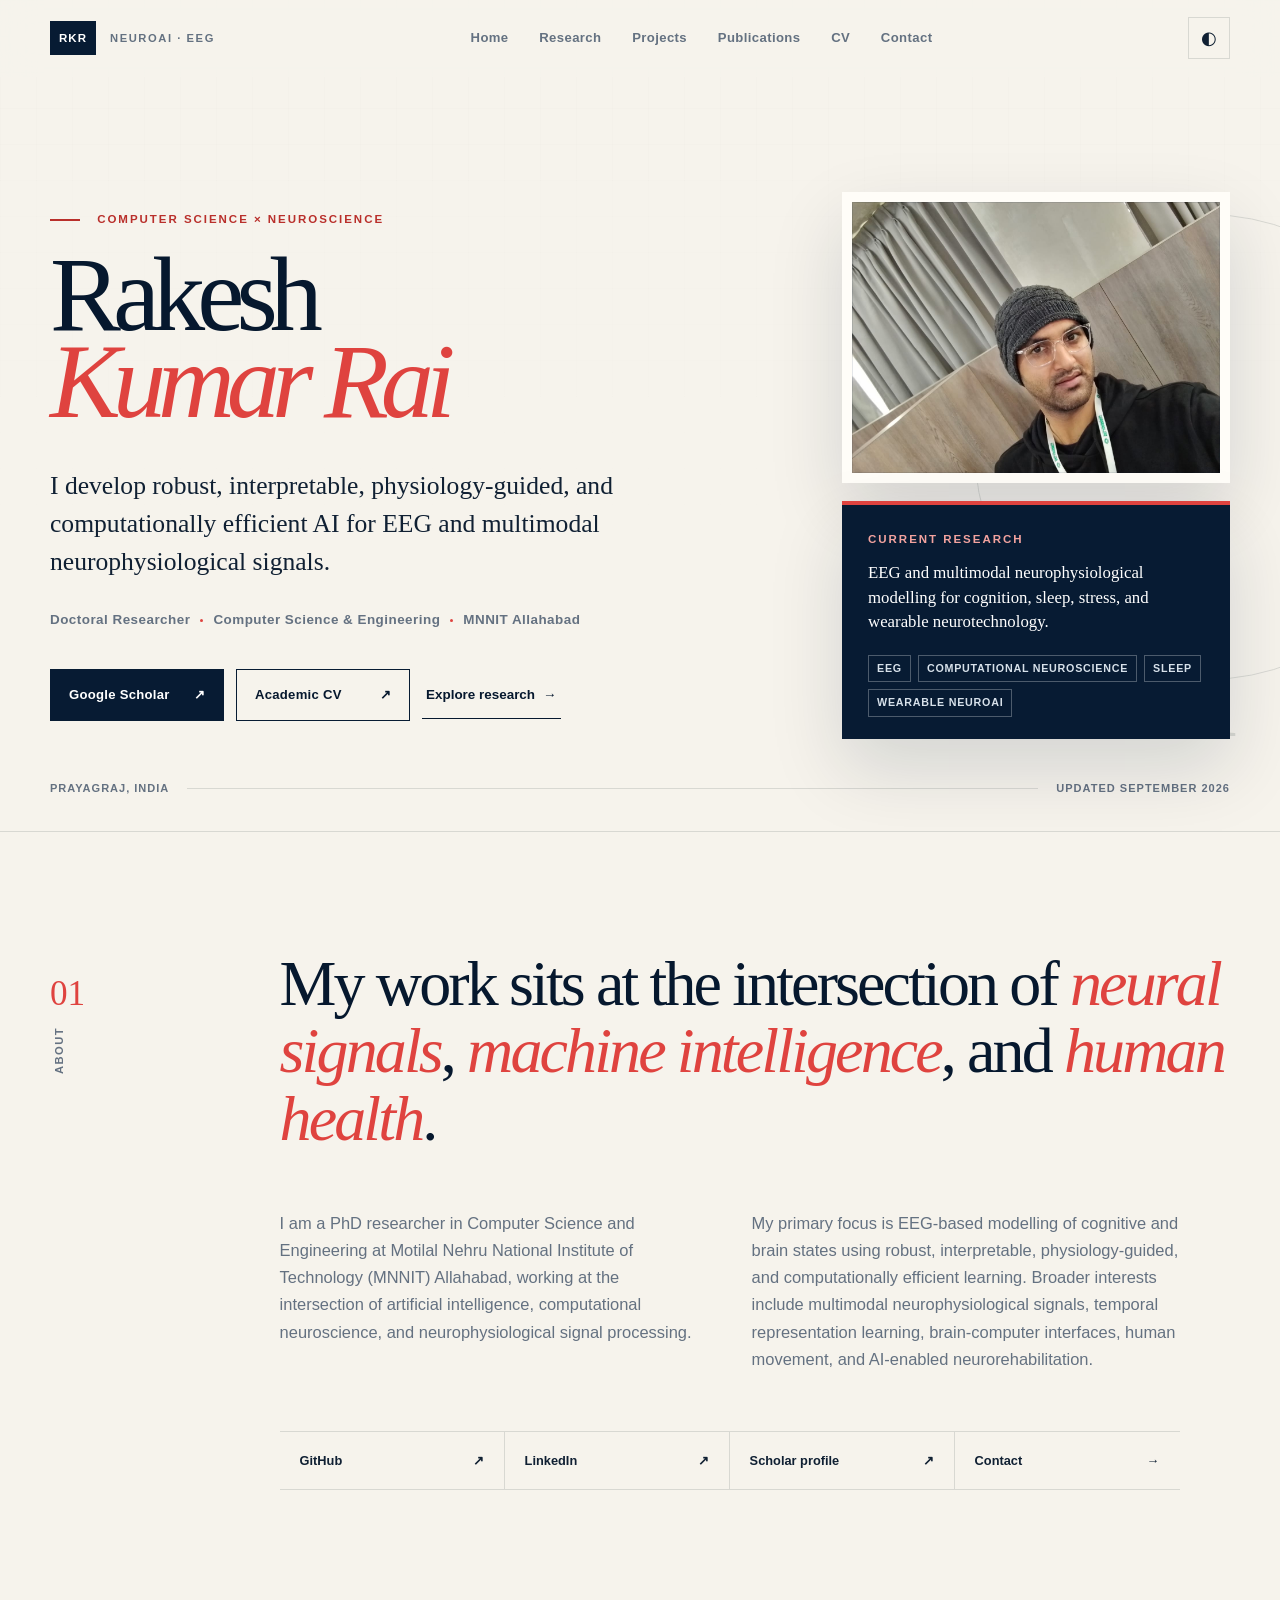
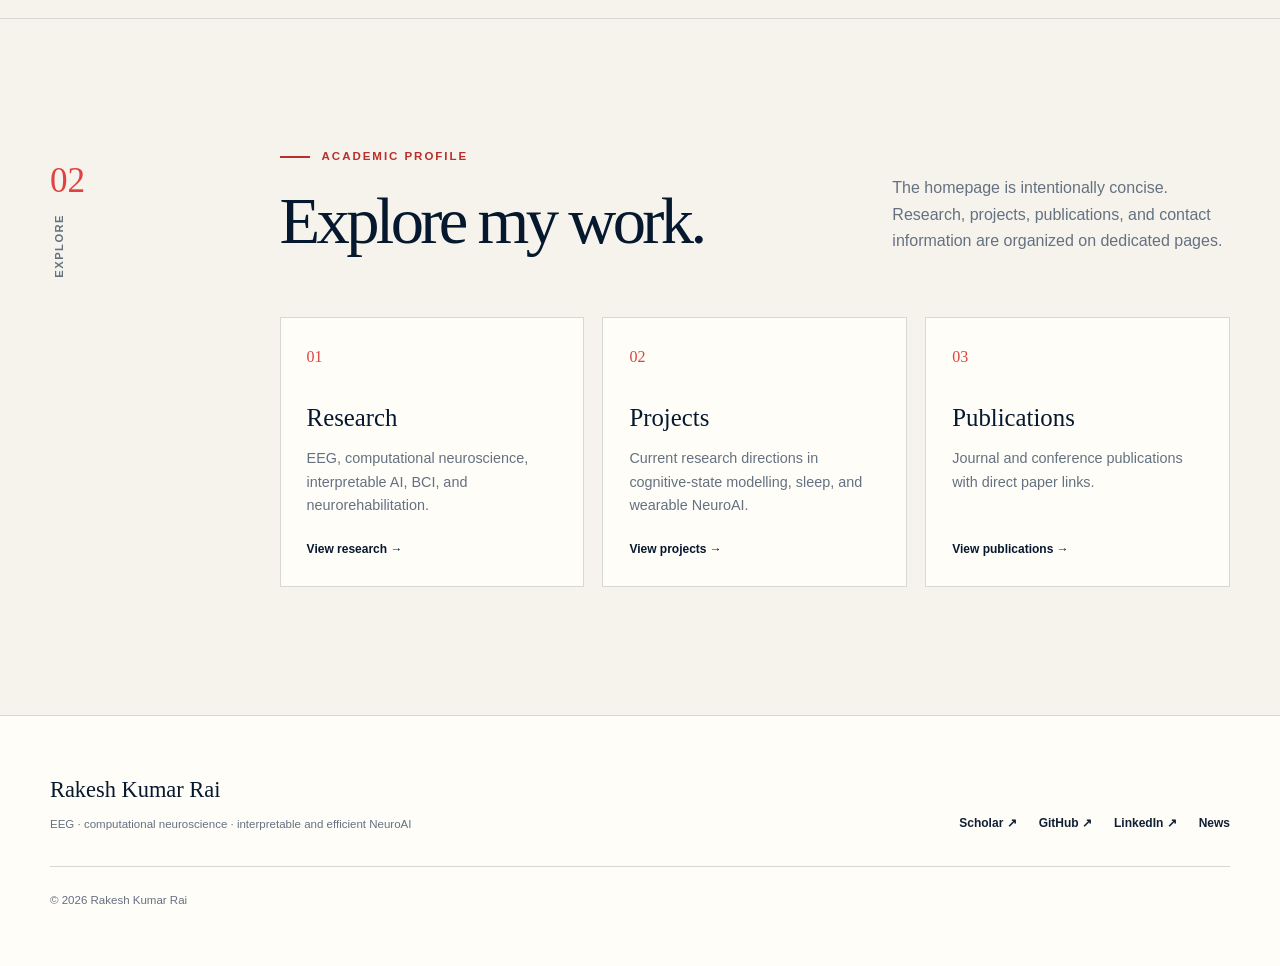
==== commit 7facd089: "Remove duplicated homepage hero block" ====
--- a/index.html
+++ b/index.html
@@ -172,123 +172,6 @@
         ></span>
         <span>Updated September 2026</span>
       </div>
-    </section><section
-      class="hero"
-      id="home"
-      aria-labelledby="hero-title"
-    >
-      <div class="shell hero-grid">
-
-        <div class="hero-copy">
-          <p class="eyebrow">
-            Computer science × neuroscience
-          </p>
-
-          <h1 id="hero-title">
-            Rakesh<br>
-            <em>Kumar Rai</em>
-          </h1>
-
-          <p class="hero-statement">
-            I develop robust, interpretable, physiology-guided,
-            and computationally efficient AI for EEG and
-            multimodal neurophysiological signals.
-          </p>
-
-          <div class="identity-line">
-            <span>Doctoral Researcher</span>
-            <span
-              class="identity-divider"
-              aria-hidden="true"
-            ></span>
-            <span>Computer Science &amp; Engineering</span>
-            <span
-              class="identity-divider"
-              aria-hidden="true"
-            ></span>
-            <span>MNNIT Allahabad</span>
-          </div>
-
-          <div
-            class="hero-actions"
-            aria-label="Profile links"
-          >
-            <a
-              class="button button-primary"
-              href="https://scholar.google.com/citations?user=Lh0NvWgAAAAJ&amp;hl=en"
-              target="_blank"
-              rel="noopener noreferrer"
-            >
-              Google Scholar
-              <span aria-hidden="true">↗</span>
-            </a>
-
-            <a
-              class="button button-quiet"
-              href="cv.html"
-            >
-              Academic CV
-              <span aria-hidden="true">↗</span>
-            </a>
-
-            <a
-              class="text-link"
-              href="#publications"
-            >
-              Selected work
-              <span aria-hidden="true">↓</span>
-            </a>
-          </div>
-        </div>
-
-        <aside
-          class="hero-visual"
-          aria-label="Profile and research focus"
-        >
-          <div class="portrait-frame">
-            <img
-              src="profile.jpeg"
-              width="400"
-              height="300"
-              alt="Rakesh Kumar Rai"
-            >
-          </div>
-
-          <div class="focus-card">
-            <p class="micro-label">Current research</p>
-
-            <p>
-              EEG and multimodal neurophysiological modelling
-              for cognition, sleep, stress, and wearable neurotechnology.
-            </p>
-
-            <div
-              class="focus-tags"
-              aria-label="Research topics"
-            >
-              <span>EEG</span>
-              <span>Computational Neuroscience</span>
-              <span>Sleep</span>
-              <span>Wearable NeuroAI</span>
-            </div>
-          </div>
-
-          <span
-            class="hero-index"
-            aria-hidden="true"
-          >01</span>
-        </aside>
-
-      </div>
-
-      <div class="shell hero-foot">
-        <span>Prayagraj, India</span>
-        <span
-          class="signal-line"
-          aria-hidden="true"
-        ></span>
-        <span>Updated September 2026</span>
-      </div>
     </section>
 
     <!-- =========================================
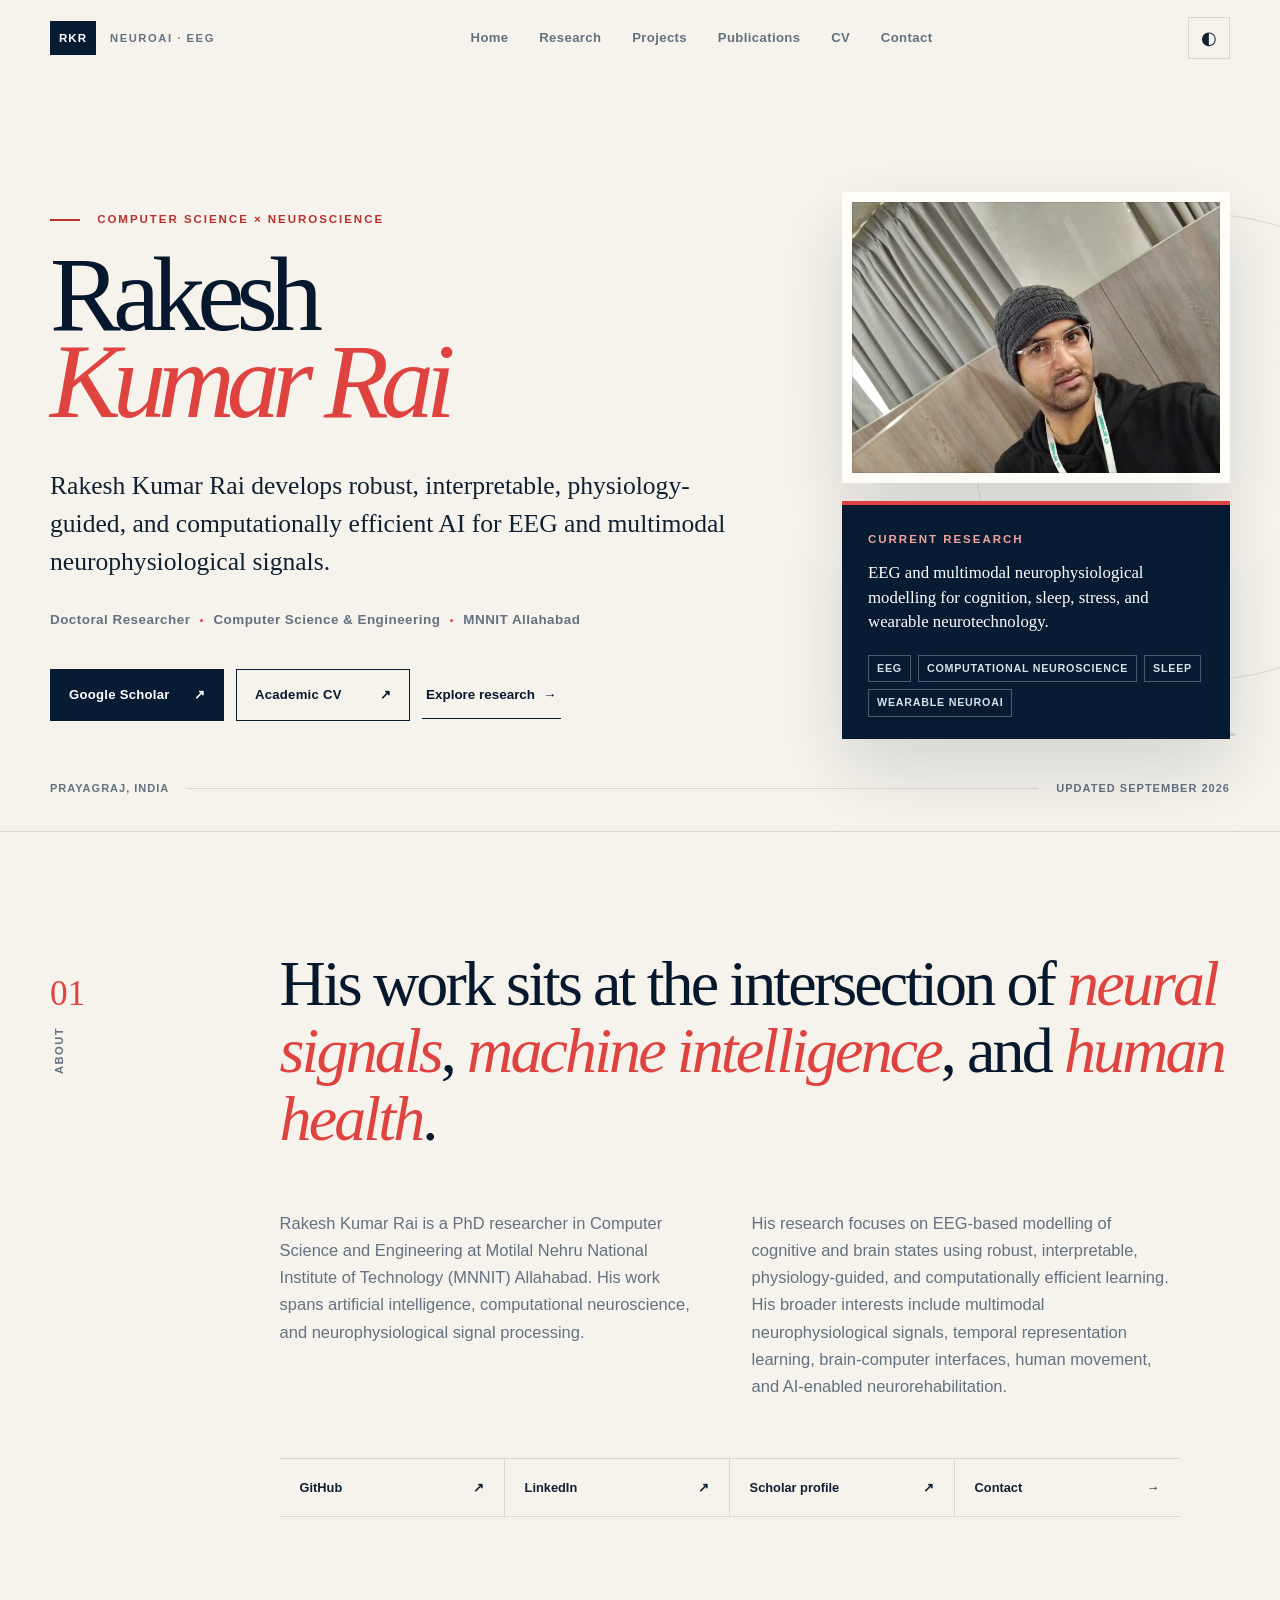
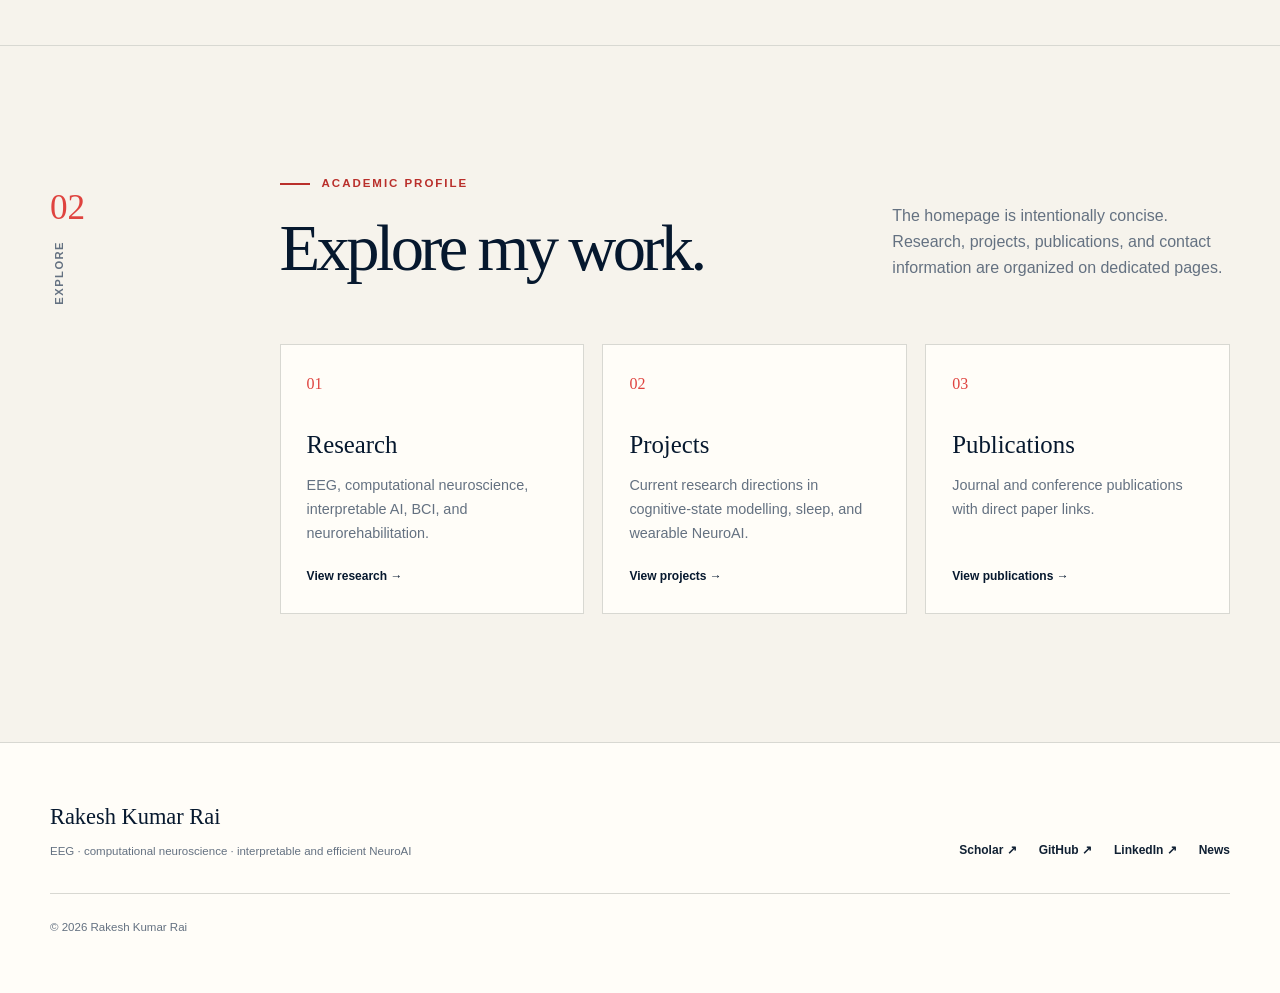
==== commit 204f9c0a: "Rewrite homepage biography in third person" ====
--- a/index.html
+++ b/index.html
@@ -73,9 +73,9 @@
           </h1>
 
           <p class="hero-statement">
-            I develop robust, interpretable, physiology-guided,
-            and computationally efficient AI for EEG and
-            multimodal neurophysiological signals.
+            Rakesh Kumar Rai develops robust, interpretable,
+            physiology-guided, and computationally efficient AI
+            for EEG and multimodal neurophysiological signals.
           </p>
 
           <div class="identity-line">
@@ -193,7 +193,7 @@
         <div class="section-content about-content">
 
           <p class="lead-copy" id="about-title">
-            My work sits at the intersection of
+            His work sits at the intersection of
             <em>neural signals</em>,
             <em>machine intelligence</em>,
             and <em>human health</em>.
@@ -201,19 +201,18 @@
 
           <div class="about-columns">
             <p>
-              I am a PhD researcher in Computer Science and
-              Engineering at Motilal Nehru National Institute
-              of Technology (MNNIT) Allahabad, working at the
-              intersection of artificial intelligence,
-              computational neuroscience, and
-              neurophysiological signal processing.
+              Rakesh Kumar Rai is a PhD researcher in Computer
+              Science and Engineering at Motilal Nehru National
+              Institute of Technology (MNNIT) Allahabad. His work
+              spans artificial intelligence, computational
+              neuroscience, and neurophysiological signal processing.
             </p>
 
             <p>
-              My primary focus is EEG-based modelling of cognitive
+              His research focuses on EEG-based modelling of cognitive
               and brain states using robust, interpretable,
               physiology-guided, and computationally efficient
-              learning. Broader interests include multimodal
+              learning. His broader interests include multimodal
               neurophysiological signals, temporal representation
               learning, brain-computer interfaces, human movement,
               and AI-enabled neurorehabilitation.
--- a/styles.css
+++ b/styles.css
@@ -1631,7 +1631,7 @@
   
 /* Multi-page academic site additions */
 .page-title{
-  padding:clamp(70px,8vw,118px) 0 clamp(46px,6vw,76px);
+  padding:clamp(48px,6vw,78px) 0 clamp(34px,4.5vw,54px);
   border-bottom:1px solid var(--line);
 }
 .page-title h1{
@@ -1639,16 +1639,36 @@
   margin:0;
   color:var(--ink-strong);
   font-family:var(--serif);
-  font-size:clamp(3.4rem,7vw,6.4rem);
+  font-size:clamp(2.8rem,5.5vw,4.8rem);
   font-weight:400;
-  letter-spacing:-0.065em;
-  line-height:.92;
+  letter-spacing:-0.055em;
+  line-height:.96;
 }
 .page-title .page-summary{
   max-width:780px;
-  margin:28px 0 0;
+  margin:20px 0 0;
   color:var(--muted);
-  font-size:1.04rem;
+  font-size:1rem;
+}
+.detail-section{
+  padding:clamp(54px,7vw,92px) 0;
+  border-bottom:1px solid var(--line);
+}
+.detail-section .section-content{
+  max-width:1080px;
+  margin-inline:auto;
+}
+.detail-toolbar{
+  display:flex;
+  align-items:center;
+  justify-content:flex-end;
+  gap:18px;
+  margin-bottom:28px;
+}
+@media(max-width:760px){
+  .detail-toolbar{
+    justify-content:flex-start;
+  }
 }
 .explore-grid{
   display:grid;
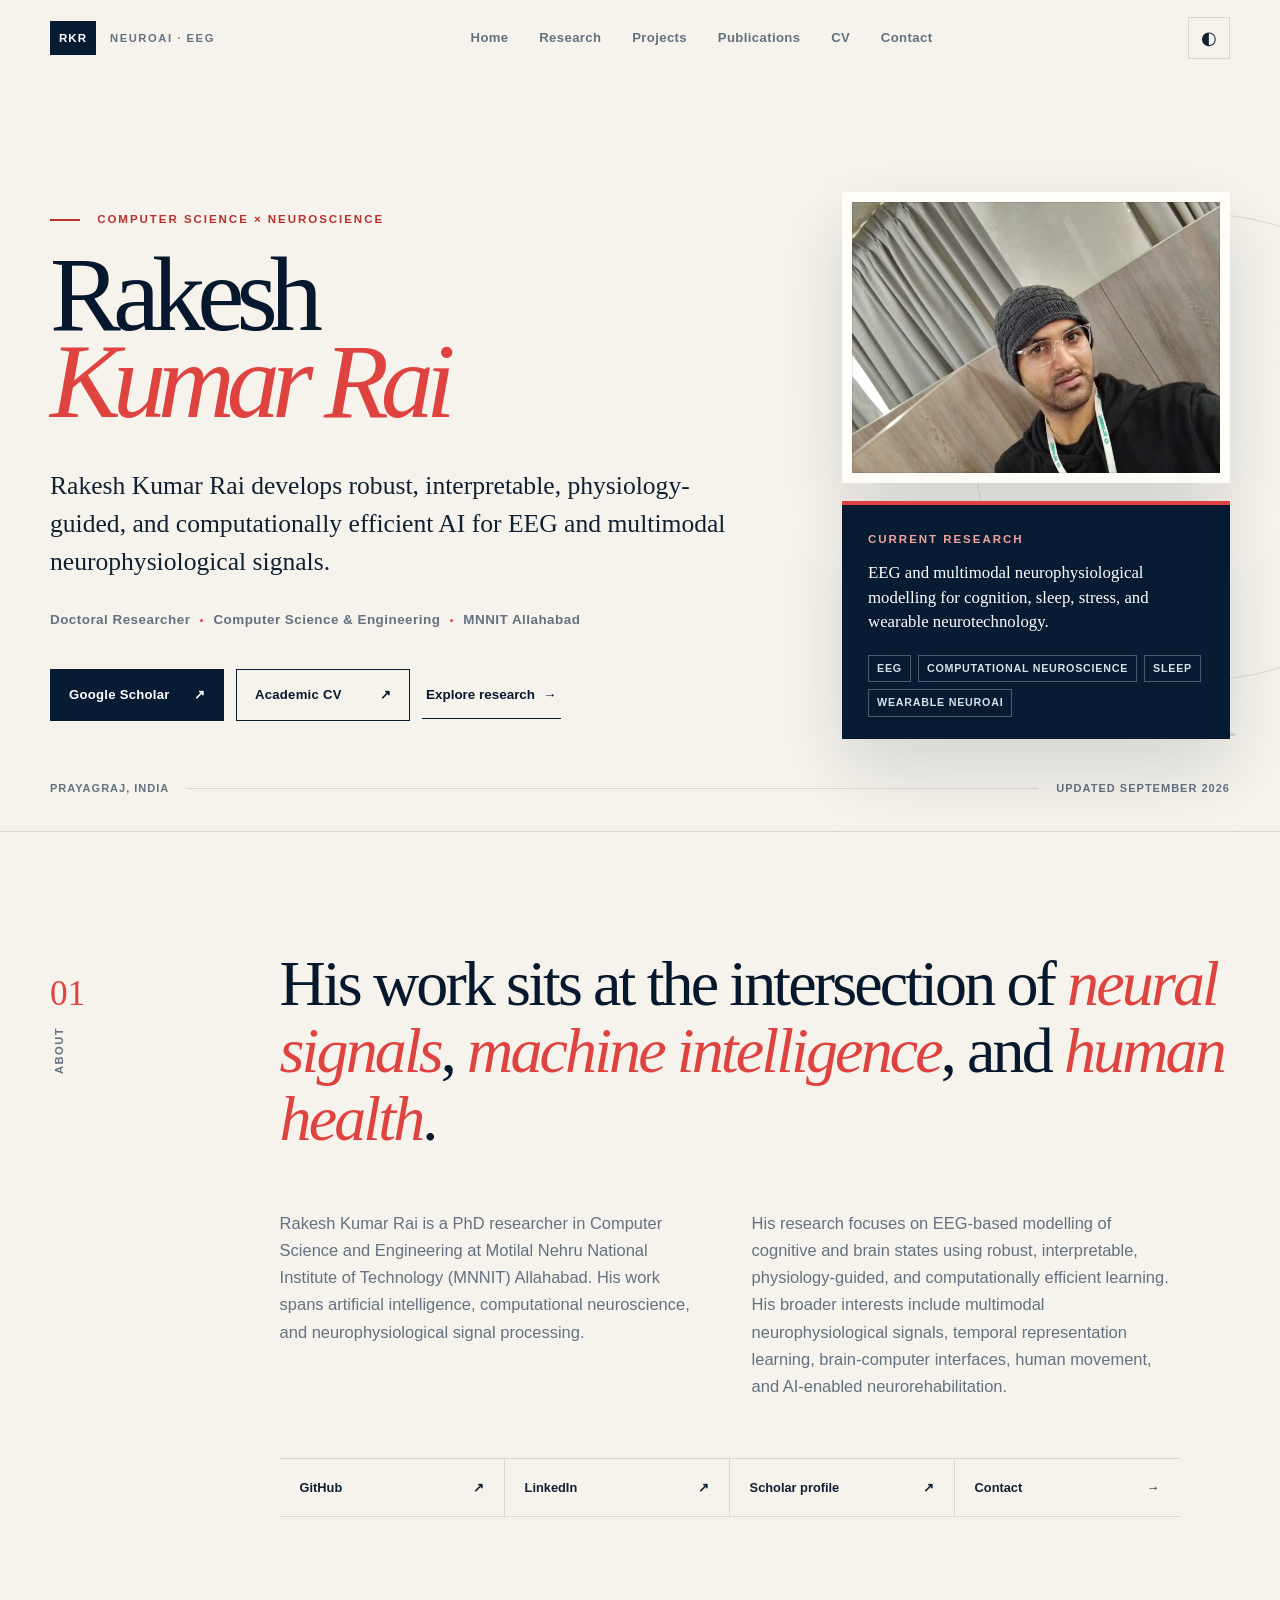
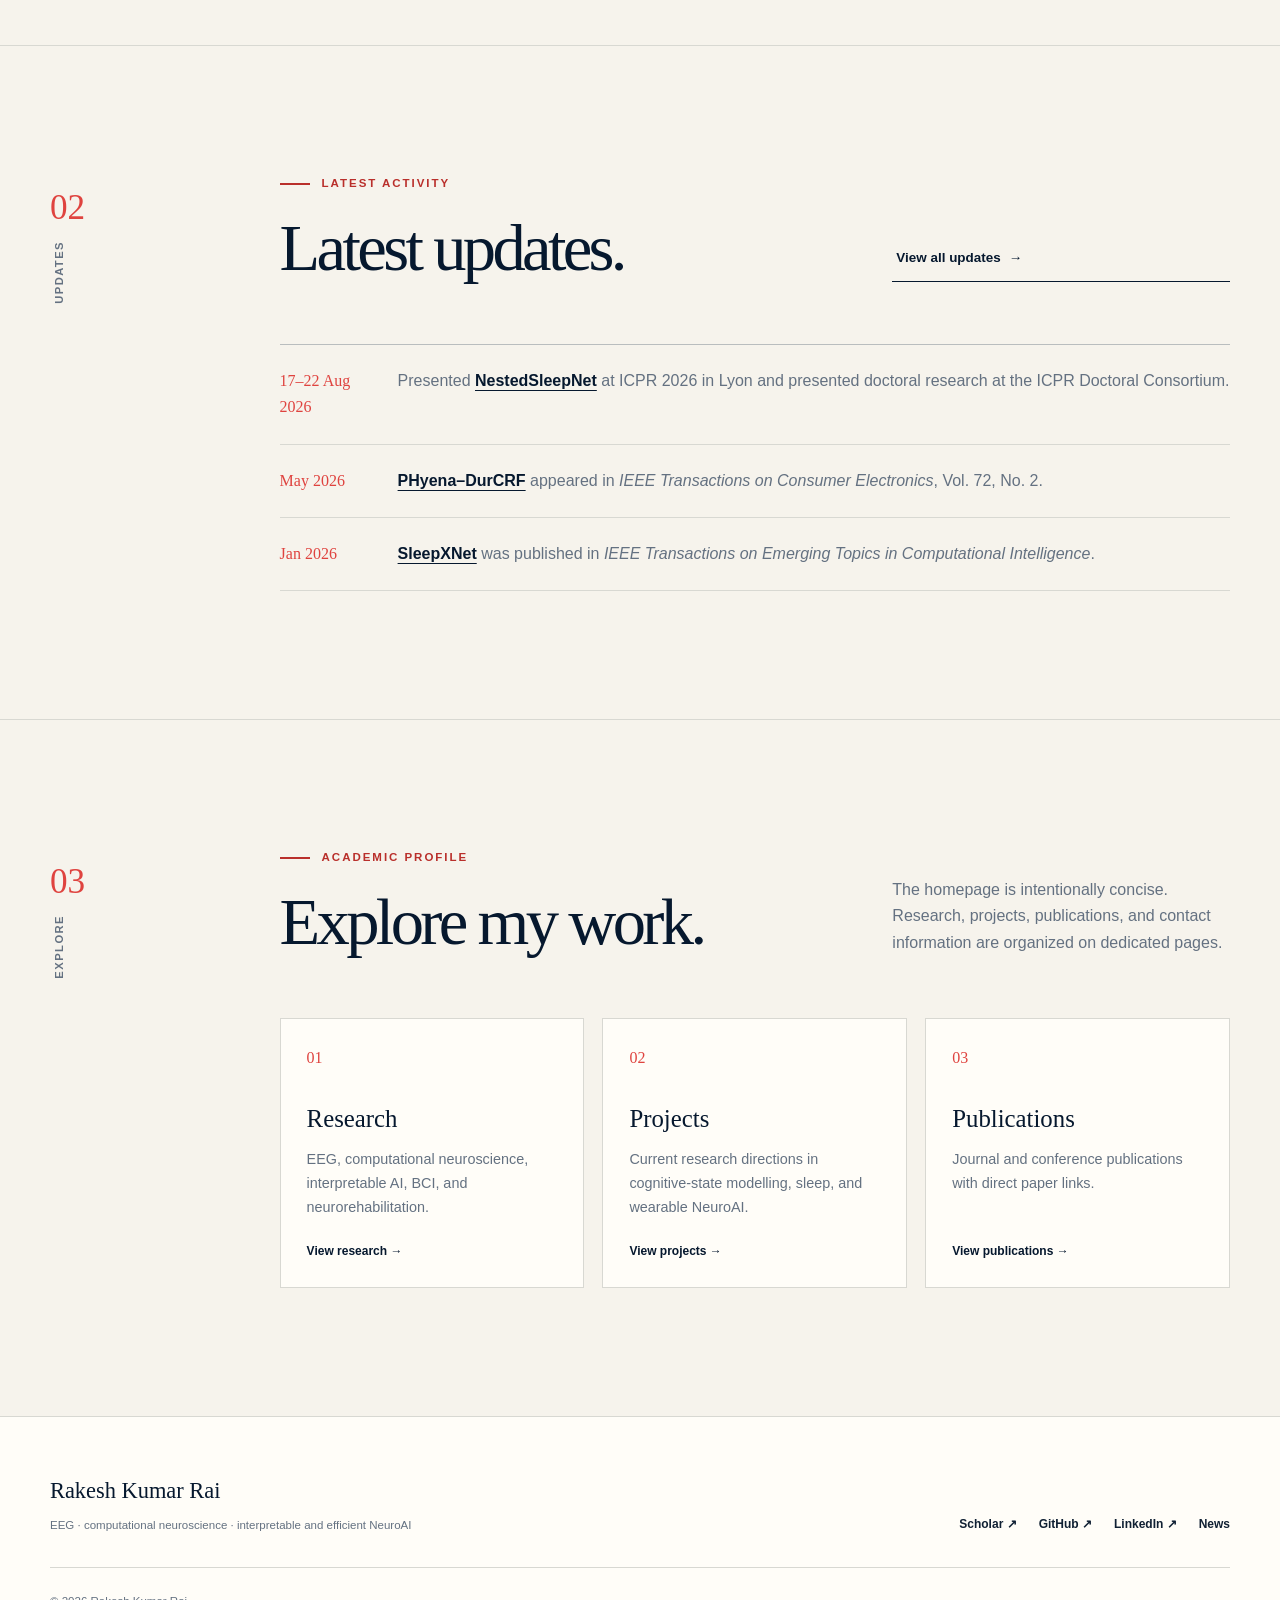
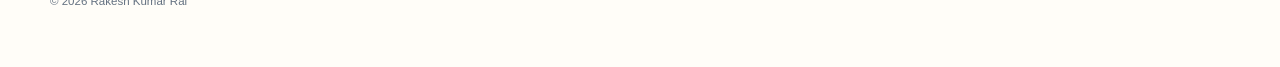
==== commit a3bb1b7c: "Add dated latest updates to homepage" ====
--- a/index.html
+++ b/index.html
@@ -258,9 +258,50 @@
 
         </div>
       </div>
-    </section><section class="section" aria-labelledby="explore-title">
+    </section><section class="section home-updates" aria-labelledby="latest-updates-title">
   <div class="shell section-grid">
-    <div class="section-label"><span aria-hidden="true">02</span><p>Explore</p></div>
+    <div class="section-label"><span aria-hidden="true">02</span><p>Updates</p></div>
+    <div class="section-content">
+      <div class="section-heading-row">
+        <div>
+          <p class="kicker">Latest activity</p>
+          <h2 id="latest-updates-title">Latest updates.</h2>
+        </div>
+        <a class="text-link" href="news.html">View all updates <span aria-hidden="true">→</span></a>
+      </div>
+
+      <div class="news-list">
+        <article class="news-item">
+          <time class="news-year" datetime="2026-08-17">17–22 Aug 2026</time>
+          <p>
+            Presented <a href="https://link.springer.com/chapter/10.1007/978-3-032-31673-8_12" target="_blank" rel="noopener noreferrer">NestedSleepNet</a>
+            at ICPR 2026 in Lyon and presented doctoral research at the ICPR Doctoral Consortium.
+          </p>
+        </article>
+
+        <article class="news-item">
+          <time class="news-year" datetime="2026-05">May 2026</time>
+          <p>
+            <a href="https://ieeexplore.ieee.org/document/11456572/" target="_blank" rel="noopener noreferrer">PHyena–DurCRF</a>
+            appeared in <em>IEEE Transactions on Consumer Electronics</em>, Vol. 72, No. 2.
+          </p>
+        </article>
+
+        <article class="news-item">
+          <time class="news-year" datetime="2026-01">Jan 2026</time>
+          <p>
+            <a href="https://ieeexplore.ieee.org/document/11560987/" target="_blank" rel="noopener noreferrer">SleepXNet</a>
+            was published in <em>IEEE Transactions on Emerging Topics in Computational Intelligence</em>.
+          </p>
+        </article>
+      </div>
+    </div>
+  </div>
+</section>
+
+<section class="section" aria-labelledby="explore-title">
+  <div class="shell section-grid">
+    <div class="section-label"><span aria-hidden="true">03</span><p>Explore</p></div>
     <div class="section-content">
       <div class="section-heading-row">
         <div><p class="kicker">Academic profile</p><h2 id="explore-title">Explore my work.</h2></div>
--- a/styles.css
+++ b/styles.css
@@ -1706,3 +1706,30 @@
 .explore-card strong{margin-top:auto;padding-top:22px;color:var(--ink-strong);font-size:.75rem}
 .page-note{max-width:840px;color:var(--muted)}
 @media(max-width:980px){.explore-grid{grid-template-columns:1fr}.explore-card{min-height:0}}
+
+/* Publication grouping */
+.publication-group + .publication-group{
+  margin-top:clamp(54px,7vw,84px);
+}
+.publication-group-title{
+  display:flex;
+  align-items:center;
+  gap:16px;
+  margin:0 0 24px;
+  color:var(--ink-strong);
+  font-family:var(--serif);
+  font-size:clamp(1.8rem,3.2vw,2.7rem);
+  font-weight:400;
+  letter-spacing:-0.03em;
+}
+.publication-group-title::after{
+  content:"";
+  flex:1;
+  height:1px;
+  background:var(--line);
+}
+.publication-group-note{
+  margin:-12px 0 28px;
+  color:var(--muted);
+  font-size:.86rem;
+}
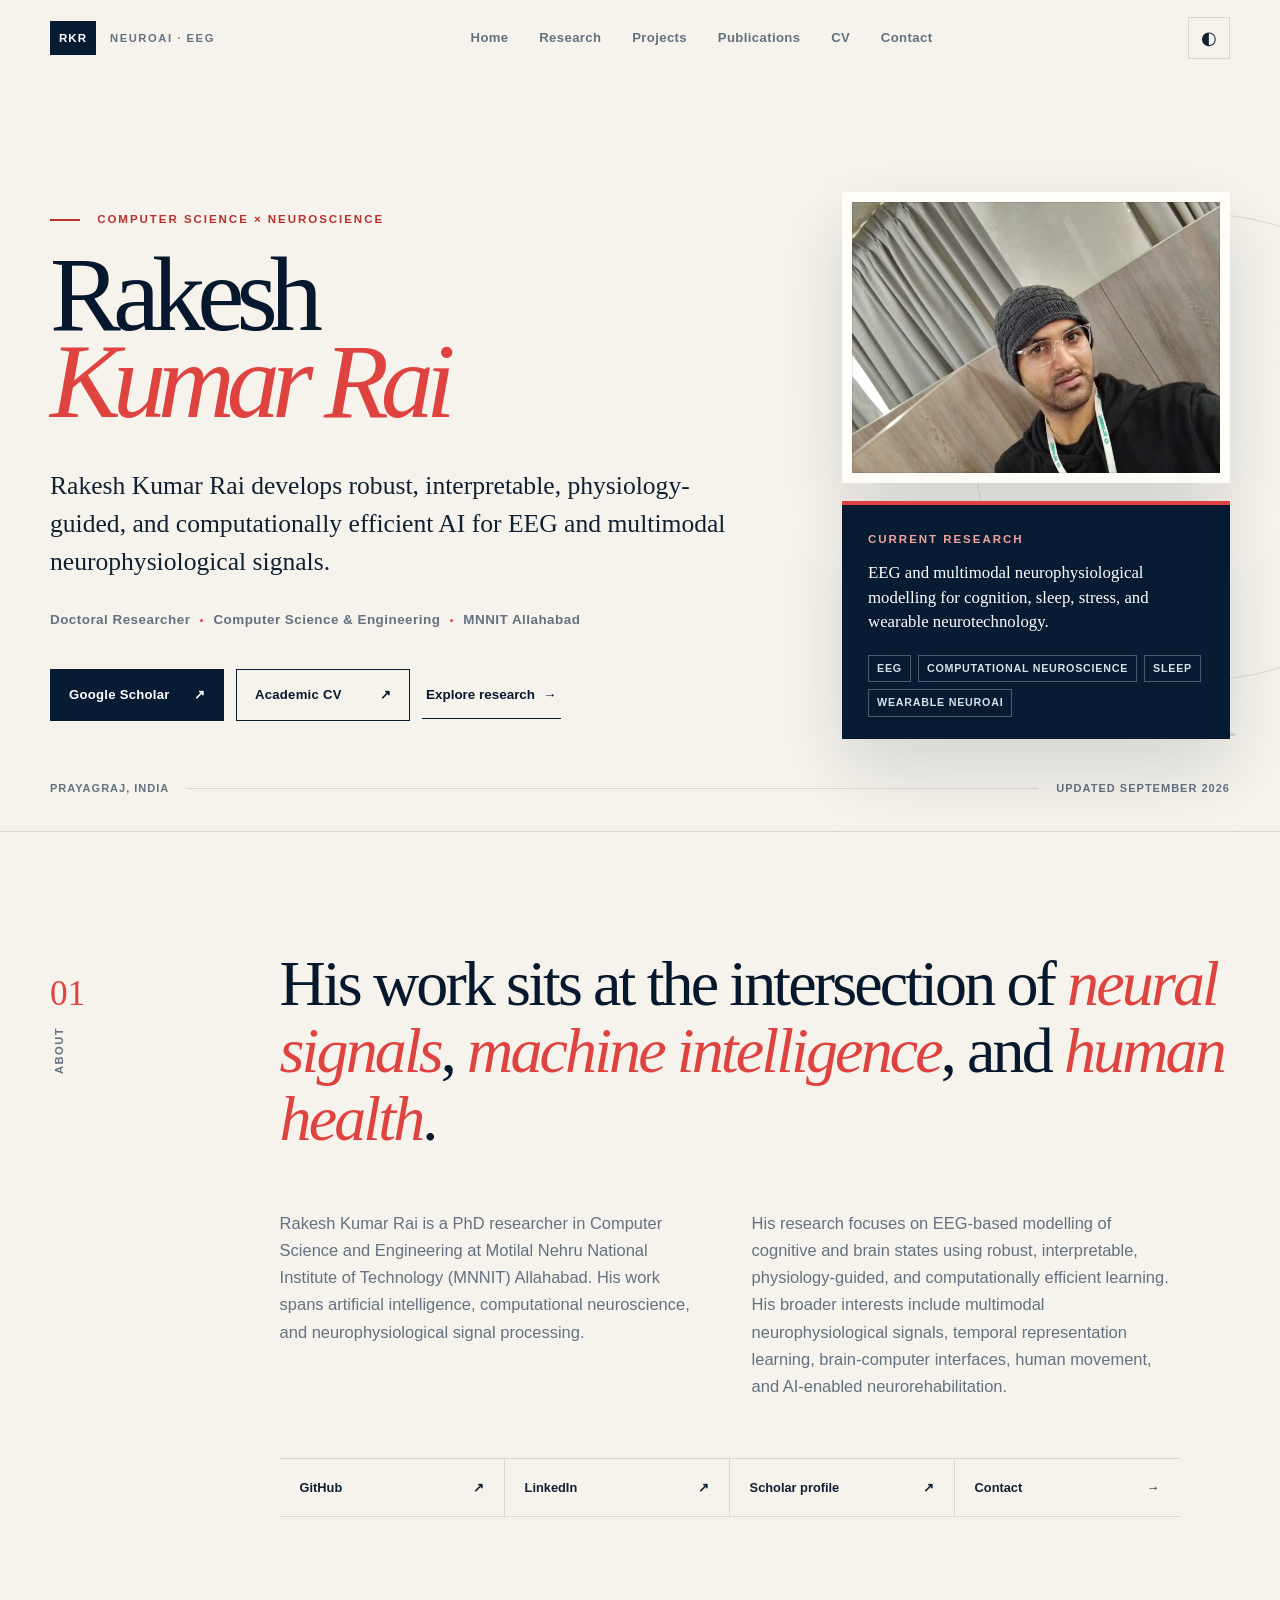
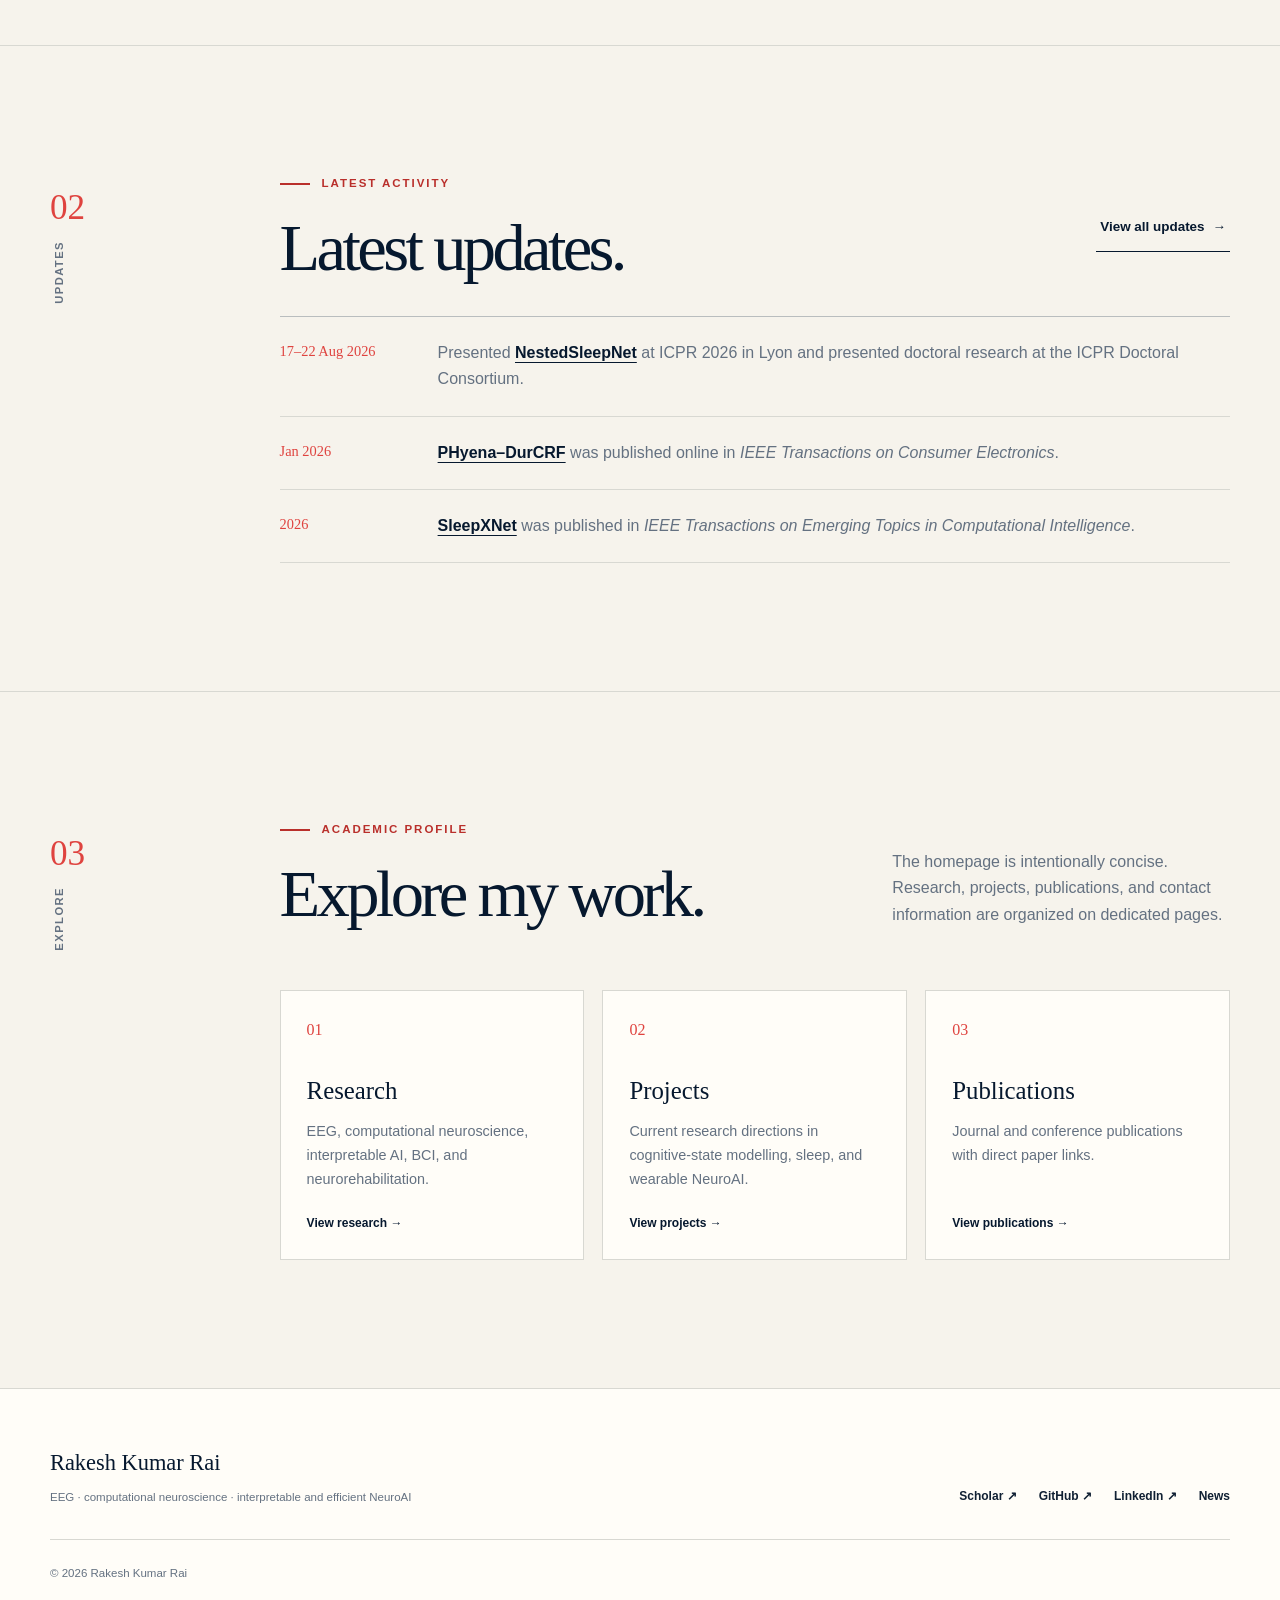
==== commit 62e1933b: "Use conservative verified dates in homepage updates" ====
--- a/index.html
+++ b/index.html
@@ -280,15 +280,15 @@
         </article>
 
         <article class="news-item">
-          <time class="news-year" datetime="2026-05">May 2026</time>
+          <time class="news-year" datetime="2026-01">Jan 2026</time>
           <p>
             <a href="https://ieeexplore.ieee.org/document/11456572/" target="_blank" rel="noopener noreferrer">PHyena–DurCRF</a>
-            appeared in <em>IEEE Transactions on Consumer Electronics</em>, Vol. 72, No. 2.
+            was published online in <em>IEEE Transactions on Consumer Electronics</em>.
           </p>
         </article>
 
         <article class="news-item">
-          <time class="news-year" datetime="2026-01">Jan 2026</time>
+          <time class="news-year" datetime="2026">2026</time>
           <p>
             <a href="https://ieeexplore.ieee.org/document/11560987/" target="_blank" rel="noopener noreferrer">SleepXNet</a>
             was published in <em>IEEE Transactions on Emerging Topics in Computational Intelligence</em>.
--- a/styles.css
+++ b/styles.css
@@ -1733,3 +1733,27 @@
   color:var(--muted);
   font-size:.86rem;
 }
+
+/* Compact dated updates on homepage */
+.home-updates .section-heading-row{
+  align-items:center;
+  margin-bottom:34px;
+}
+.home-updates .section-heading-row .text-link{
+  justify-self:end;
+}
+.home-updates .news-item{
+  grid-template-columns:130px minmax(0,1fr);
+}
+.home-updates .news-year{
+  white-space:nowrap;
+  font-size:.9rem;
+}
+@media(max-width:760px){
+  .home-updates .section-heading-row .text-link{
+    justify-self:start;
+  }
+  .home-updates .news-item{
+    grid-template-columns:1fr;
+  }
+}
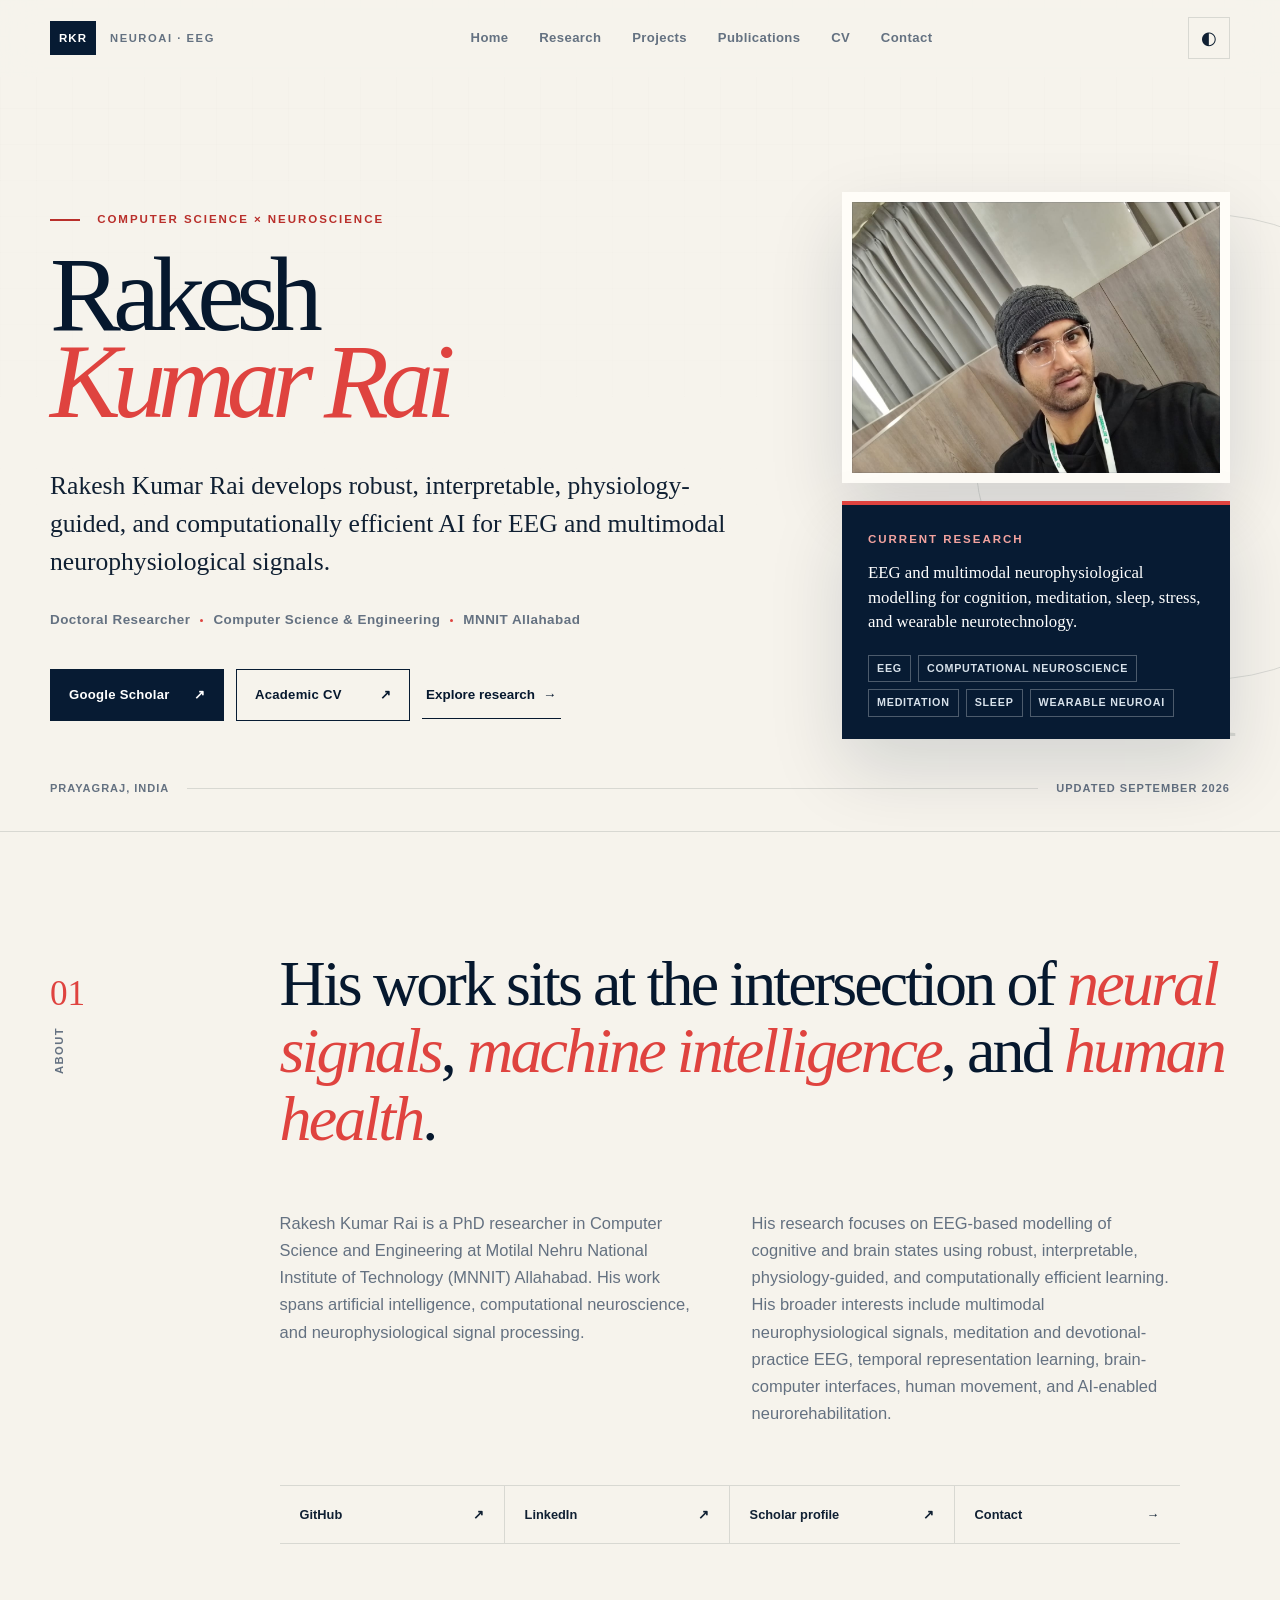
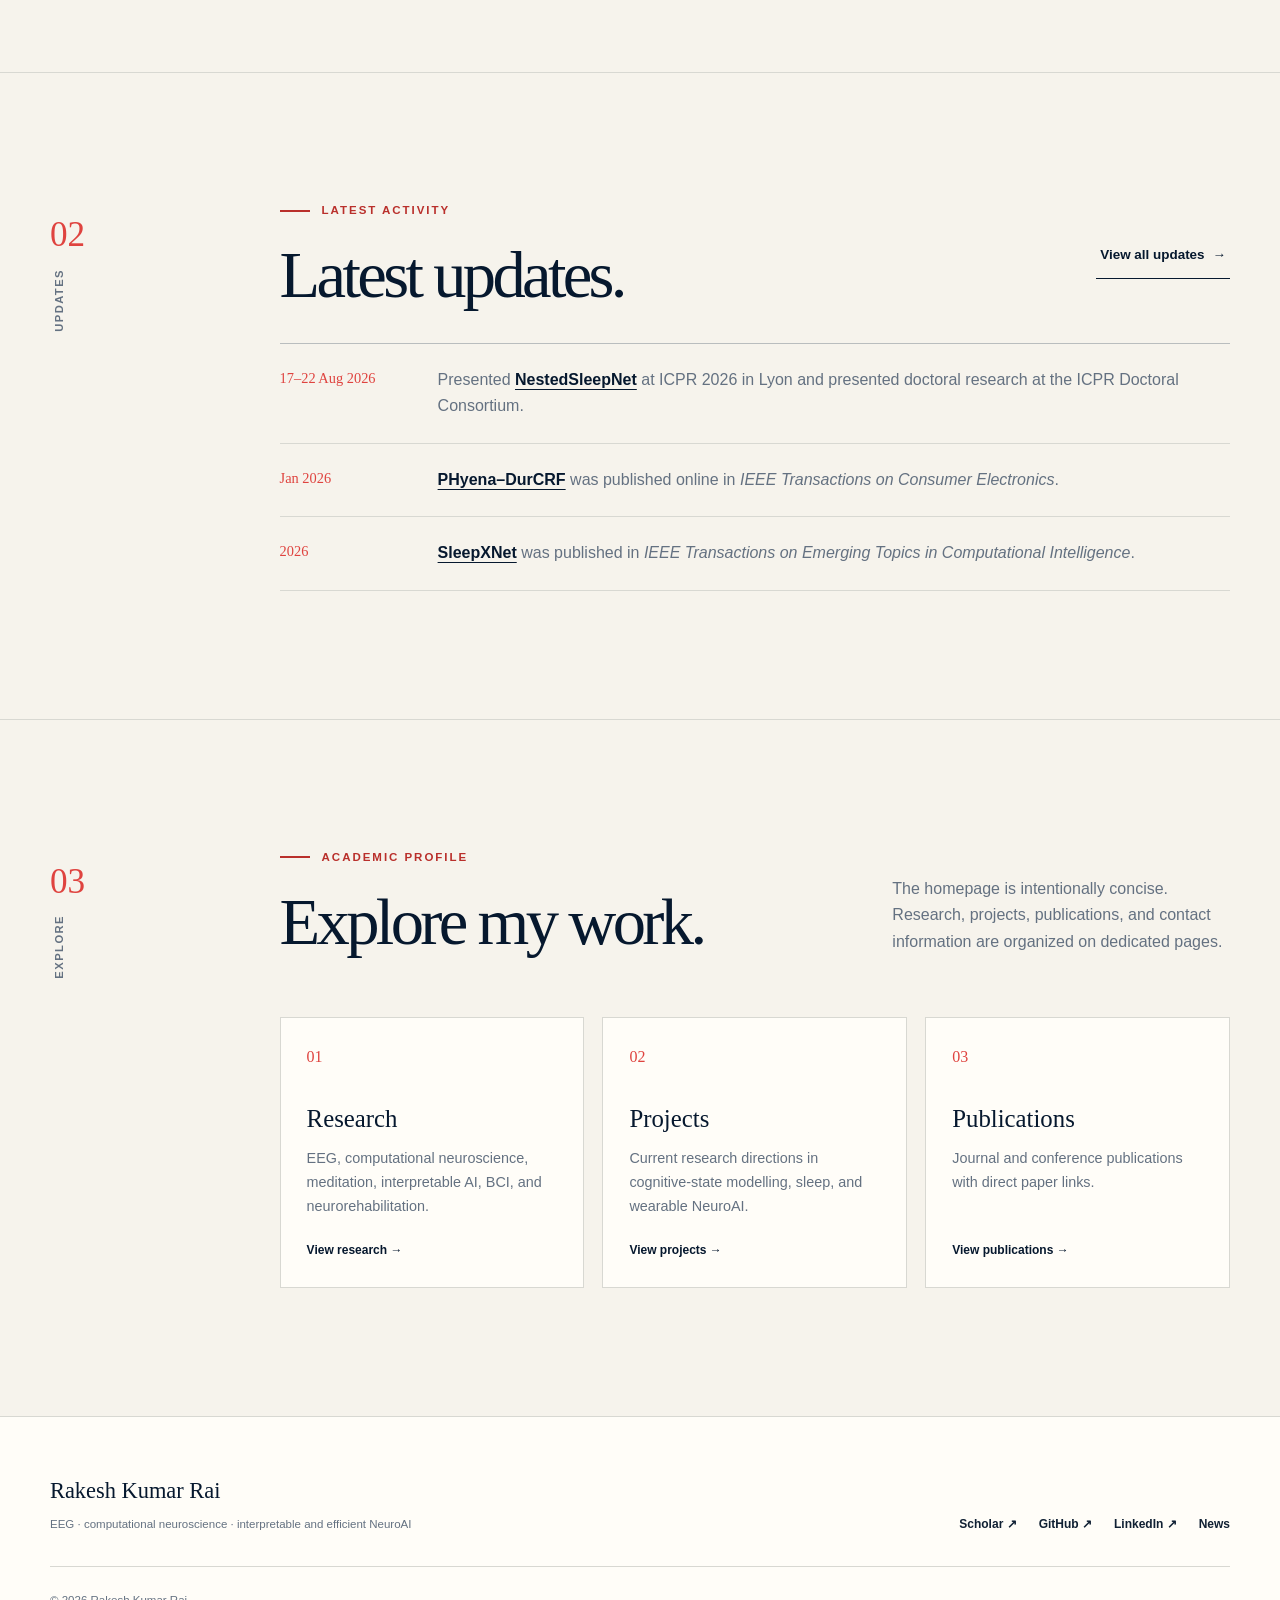
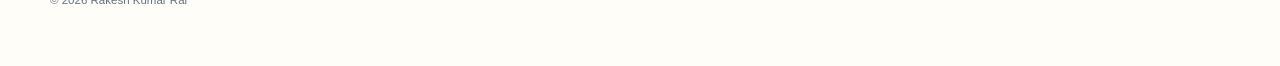
==== commit 474da5f3: "Add meditation EEG as a core research area" ====
--- a/index.html
+++ b/index.html
@@ -142,7 +142,7 @@
 
             <p>
               EEG and multimodal neurophysiological modelling
-              for cognition, sleep, stress, and wearable neurotechnology.
+              for cognition, meditation, sleep, stress, and wearable neurotechnology.
             </p>
 
             <div
@@ -151,6 +151,7 @@
             >
               <span>EEG</span>
               <span>Computational Neuroscience</span>
+              <span>Meditation</span>
               <span>Sleep</span>
               <span>Wearable NeuroAI</span>
             </div>
@@ -213,9 +214,9 @@
               and brain states using robust, interpretable,
               physiology-guided, and computationally efficient
               learning. His broader interests include multimodal
-              neurophysiological signals, temporal representation
-              learning, brain-computer interfaces, human movement,
-              and AI-enabled neurorehabilitation.
+              neurophysiological signals, meditation and devotional-practice EEG,
+              temporal representation learning, brain-computer interfaces,
+              human movement, and AI-enabled neurorehabilitation.
             </p>
           </div>
 
@@ -308,7 +309,7 @@
         <p class="section-intro">The homepage is intentionally concise. Research, projects, publications, and contact information are organized on dedicated pages.</p>
       </div>
       <div class="explore-grid">
-        <a class="explore-card" href="research.html"><span>01</span><h3>Research</h3><p>EEG, computational neuroscience, interpretable AI, BCI, and neurorehabilitation.</p><strong>View research →</strong></a>
+        <a class="explore-card" href="research.html"><span>01</span><h3>Research</h3><p>EEG, computational neuroscience, meditation, interpretable AI, BCI, and neurorehabilitation.</p><strong>View research →</strong></a>
         <a class="explore-card" href="projects.html"><span>02</span><h3>Projects</h3><p>Current research directions in cognitive-state modelling, sleep, and wearable NeuroAI.</p><strong>View projects →</strong></a>
         <a class="explore-card" href="publications.html"><span>03</span><h3>Publications</h3><p>Journal and conference publications with direct paper links.</p><strong>View publications →</strong></a>
       </div>
